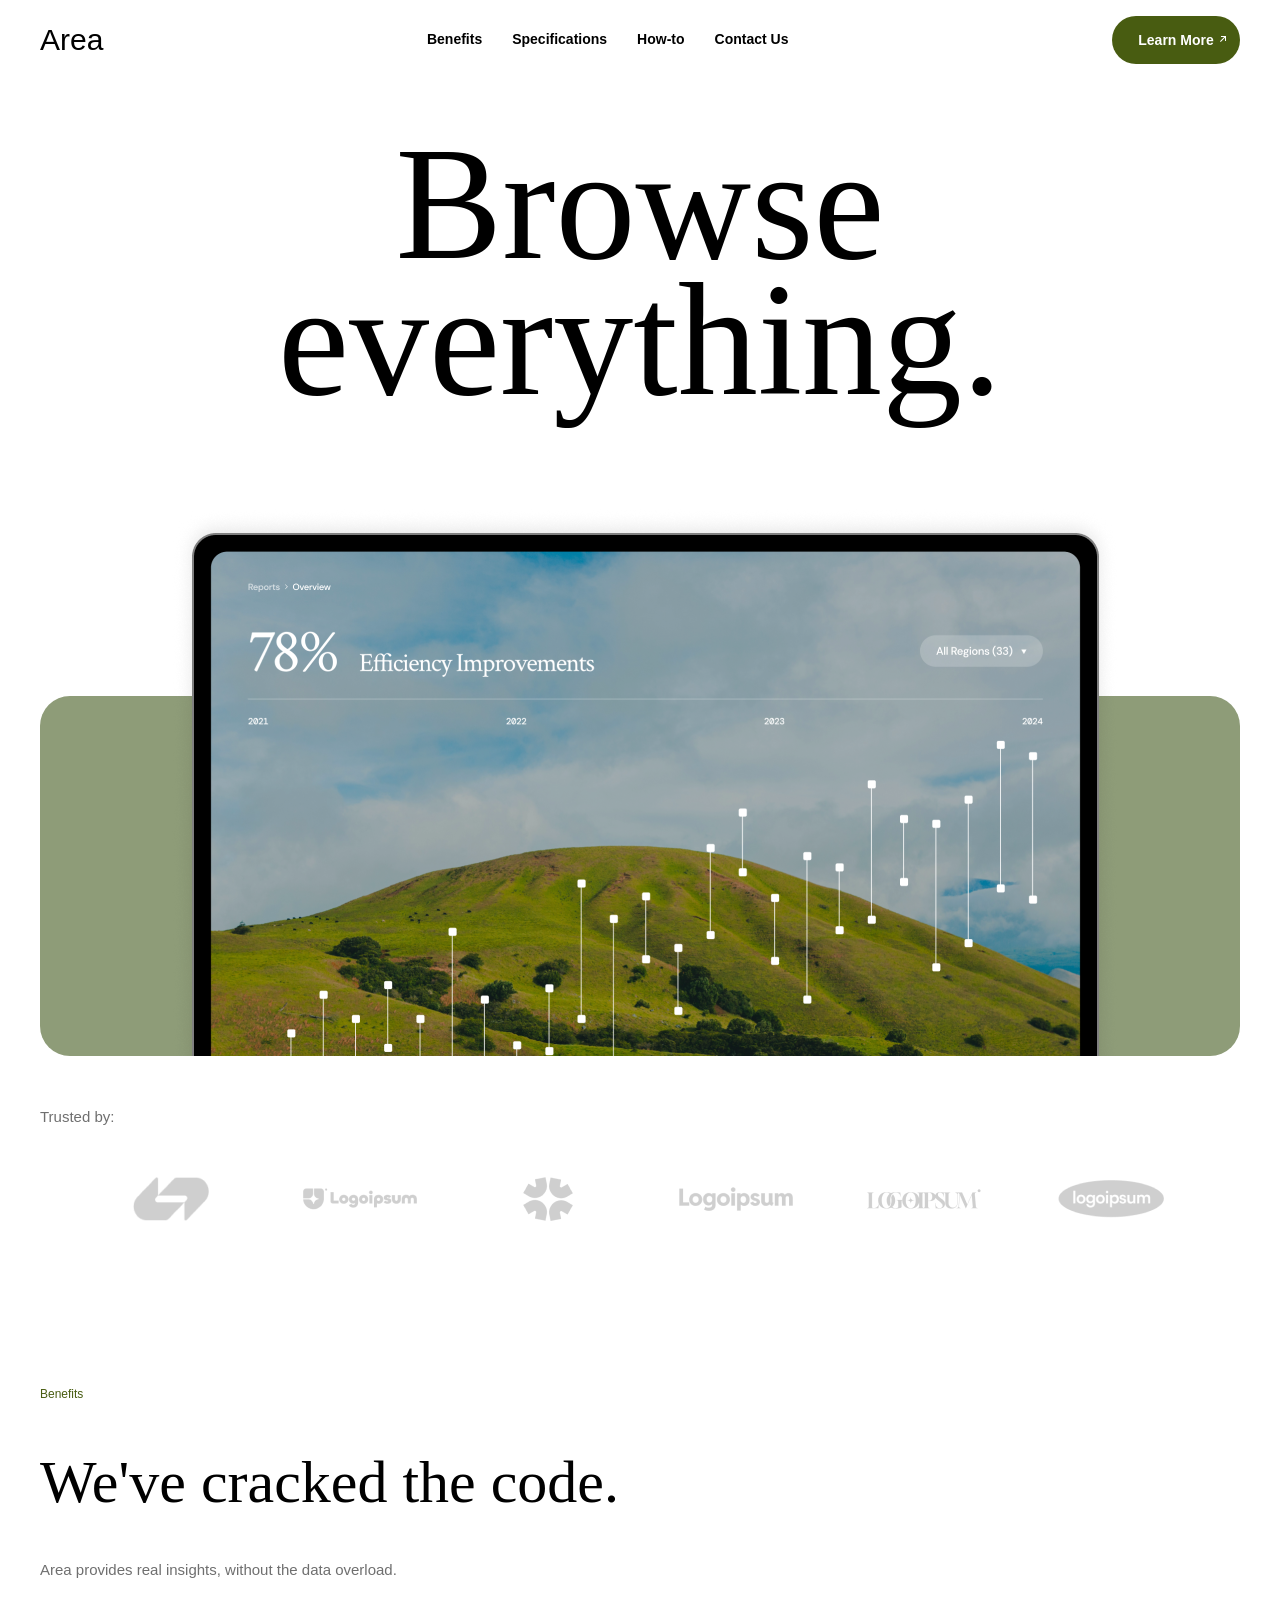
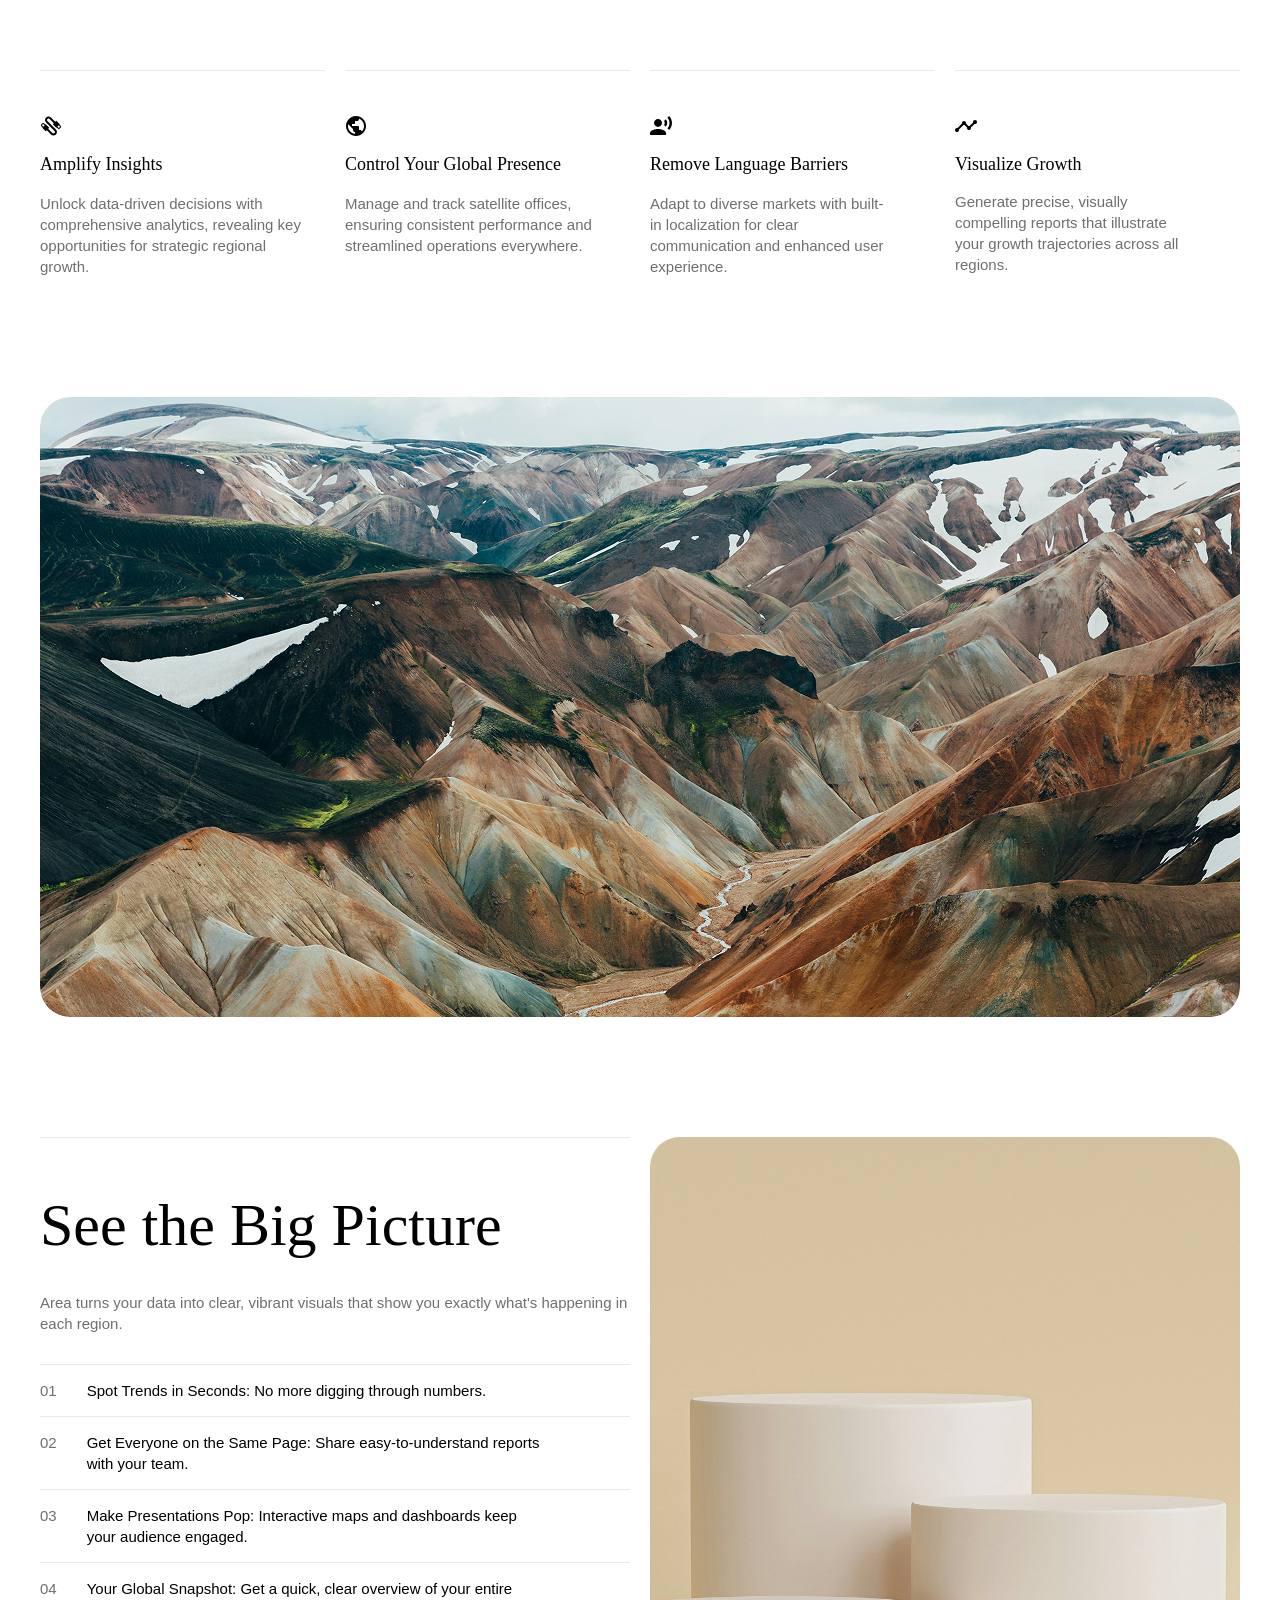
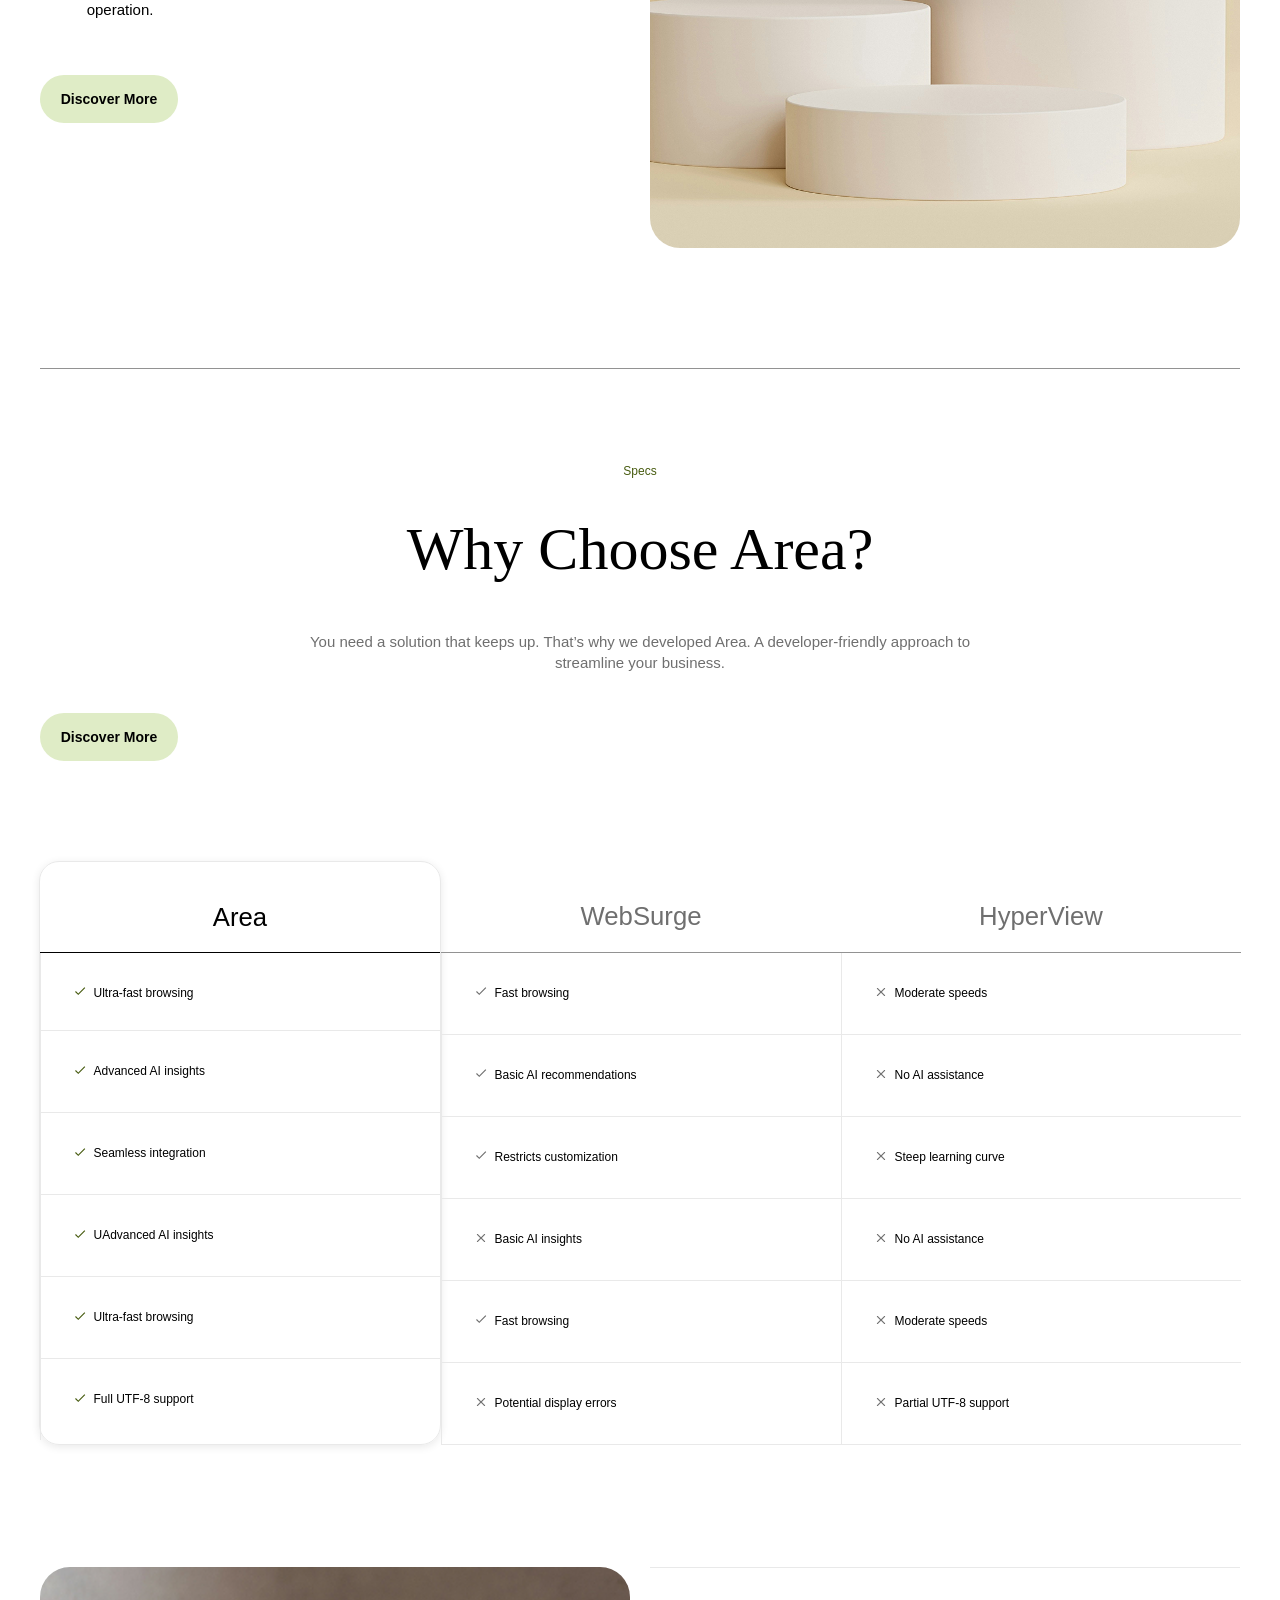
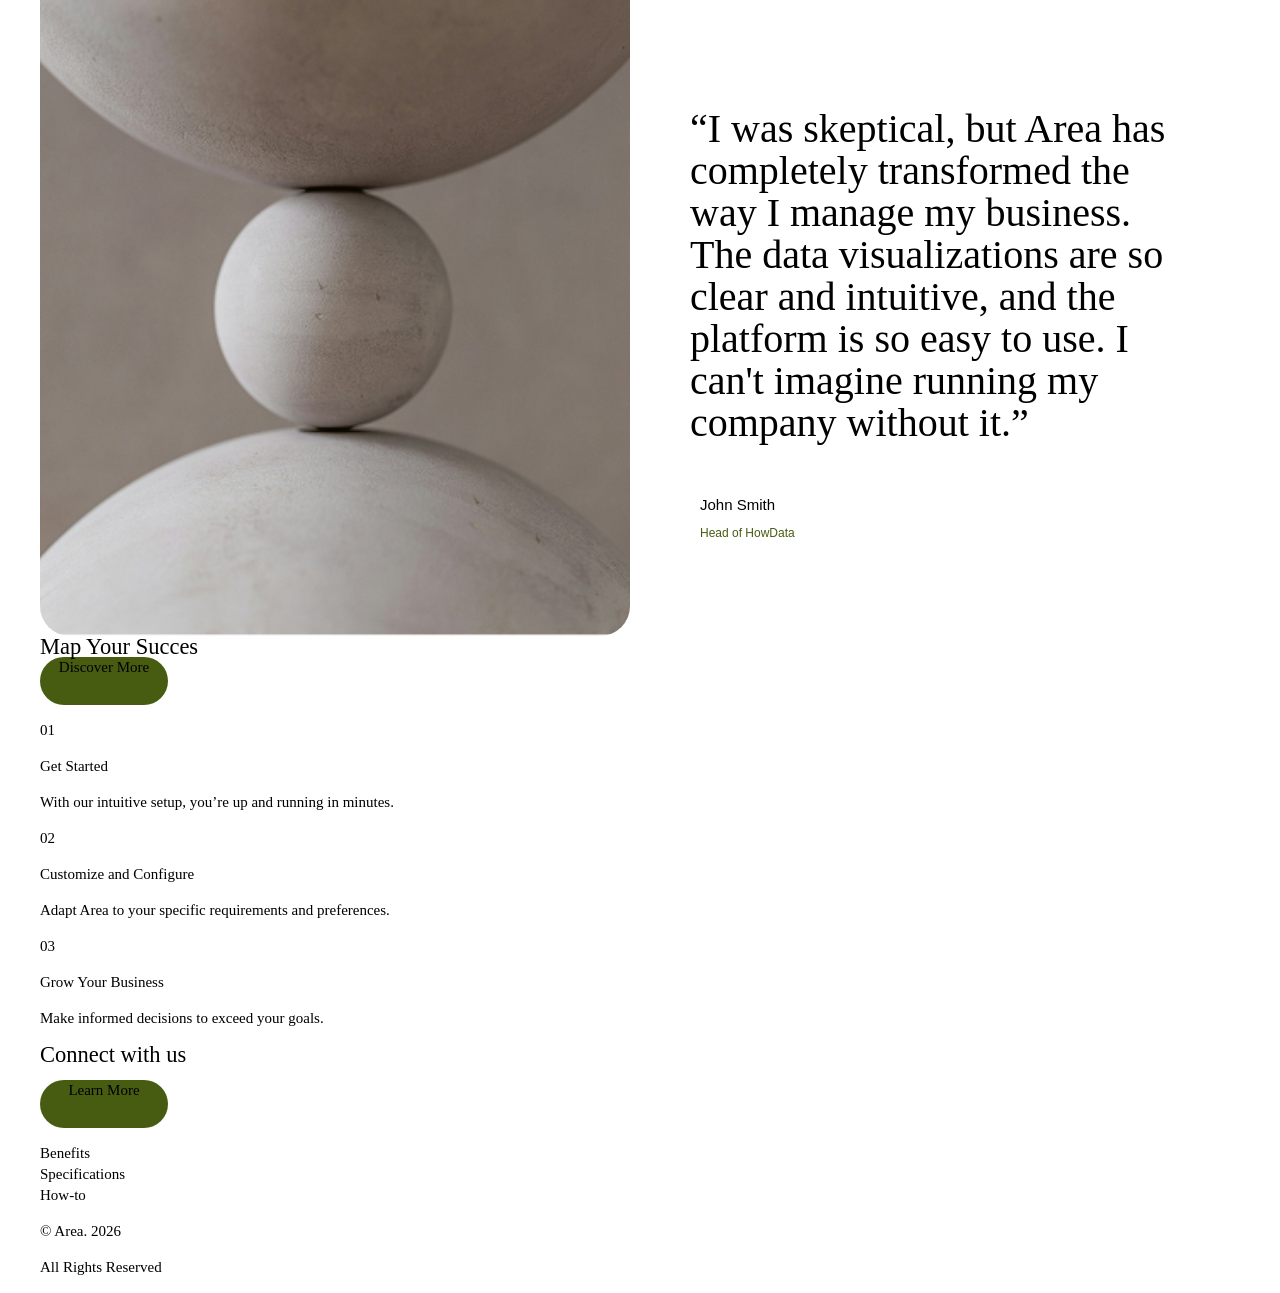
==== index.html @ 2700feab "redact HTML code" ====
<!DOCTYPE html>
<html lang="en">

<head>
  <meta charset="UTF-8">
  <meta name="viewport" content="width=device-width, initial-scale=1.0">
  <title>Area</title>
  <link rel="stylesheet" href="css/style.css">
  <link rel="stylesheet" href="css/fonts.css">
  <link rel="stylesheet" href="css/reset.css">
  <script src="script.js" defer></script>
</head>

<body>
  <div class="wrapper">
    <header class="header">
      <section class="header-top">
        <div class="container">
          <article class="header-top--inner">
            <section class="header-top--logo"><a href="/">Area</a></section>
            <nav class="header-top--nav">
              <ul class="header-top--nav-list">
                <li class="header-top--nav-list--item" id="linkBenefits">
                  <a href="#">Benefits</a>
                </li>
                <li class="header-top--nav-list--item" id="linkSpecifications">
                  <a href="#">Specifications</a>
                </li>
                <li class="header-top--nav-list--item" id="linkHow-to">
                  <a href="#">How-to</a>
                </li>
                <li class="header-top--nav-list--item" id="linkContactUs">
                  <a href="#">Contact Us</a>
                </li>
              </ul>
            </nav>
            <section class="header-top--btn btn">
              <a href="#" class="header-top--btn-link link">Learn More</a>
            </section>
          </article>
        </div>
      </section>
      <section class="header-body">
        <div class="container">
          <article class="header-body--inner">
            <h1 class="header-body--title">Browse everything.</h1>
            <section class="header-body--content">
              <img class="header-body--content-image" src="images/Ipad.png" alt="Efficency Improvements">
              <div class="header-body--content-color--block"></div>
            </section>
            <section class="header-body--company">
              <p class="header-body--company-paragraph paragraph">Trusted by:</p>
              <ul class="header-body--company-list">
                <li class="header-body--company-list--item"><img class="header-body--company-list--item-img"
                    src="images/Logo1.png" alt="Company"></li>
                <li class="header-body--company-list--item"><img class="header-body--company-list--item-img"
                    src="images/Logo2.png" alt="Company"></li>
                <li class="header-body--company-list--item"><img class="header-body--company-list--item-img"
                    src="images/Logo3.png" alt="Company"></li>
                <li class="header-body--company-list--item"><img class="header-body--company-list--item-img"
                    src="images/Logo4.png" alt="Company"></li>
                <li class="header-body--company-list--item"><img class="header-body--company-list--item-img"
                    src="images/Logo5.png" alt="Company"></li>
                <li class="header-body--company-list--item"><img class="header-body--company-list--item-img"
                    src="images/Logo6.png" alt="Company"></li>

              </ul>
            </section>
          </article>
        </div>

      </section>
    </header>
    <main class="main">
      <section class="benefits">
        <div class="container">
          <article class="benefits-inner">
            <p class="benefits-caption caption">Benefits</p>
            <h2 class="benefits-title">We've cracked the code.</h2>
            <p class="benefits-paragraph paragraph">Area provides real insights, without the data overload.</p>
            <ul class="benefits-list">
              <li class="benefits-list--item">
                <h3 class="benefits-list--item-title" id="benefitsIcon1">Amplify Insights</h3>
                <p class="benefits-list--item-paragraph paragraph">Unlock data-driven decisions with comprehensive analytics,
                  revealing key opportunities for strategic regional growth.</p>
              </li>
              <li class="benefits-list--item">

                <h3 class="benefits-list--item-title" id="benefitsIcon2">Control Your Global Presence</h3>
                <p class="benefits-list--item-paragraph paragraph" >Manage and track satellite offices, ensuring consistent
                  performance and streamlined operations everywhere.</p>
              </li>
              <li class="benefits-list--item">
                <h3 class="benefits-list--item-title" id="benefitsIcon3">Remove Language Barriers</h3>
                <p class="benefits-list--item-paragraph paragraph" id="benefits-list--item-paragraph3" >Adapt to diverse markets with built-in localization for clear
                  communication and enhanced user experience.</p>
              </li>
              <li class="benefits-list--item">
                <h3 class="benefits-list--item-title" id="benefitsIcon4">Visualize Growth</h3>
                <p class="benefits-list--item-paragraph paragraph" id="benefits-list--item-paragraph4" >Generate precise, visually compelling reports that illustrate
                  your growth trajectories across all regions.</p>
              </li>
            </ul>
            <section class="benefits-block"><img class="benefits-block--image" src="images/mountains.jpg"
                alt="mountains"></section>
            <section class="benefits-content">
              <article class="benefits-content--text">
                <h2 class="benefits-content--text-title">See the Big Picture</h2>
                <p class="benefits-content--text-paragraph paragraph">Area turns your data into clear, vibrant visuals that show you
                  exactly what's happening in each region.</p>
                <ul class="benefits-content--text-list">
                  <li class="benefits-content--text-list--item">
                    <p class="benefits-content--text-list--item-number paragraph">01</p>
                    <p class="benefits-content--text-list--item-sentence">
                      Spot Trends in Seconds: No more digging through numbers.
                    </p>
                  </li>
                  <li class="benefits-content--text-list--item">
                    <p class="benefits-content--text-list--item-number paragraph">02</p>
                    <p class="benefits-content--text-list--item-sentence">
                      Get Everyone on the Same Page: Share easy-to-understand reports with your team.
                    </p>
                  </li>
                  <li class="benefits-content--text-list--item">
                    <p class="benefits-content--text-list--item-number paragraph">03</p>
                    <p class="benefits-content--text-list--item-sentence">
                      Make Presentations Pop: Interactive maps and dashboards keep your audience engaged.
                    </p>
                  </li>
                  <li class="benefits-content--text-list--item">
                    <p class="benefits-content--text-list--item-number paragraph">04</p>
                    <p class="benefits-content--text-list--item-sentence">
                      Your Global Snapshot: Get a quick, clear overview of your entire operation.
                    </p>
                    </li>
                </ul>
                <div class="benefits-content--text-btn btn"><a class="benefits-content--text-btn--link link" href="#">Discover More</a></div>
              </article>
              <div class="benefits-content--block"><img class="benefits-content--block-image" src="images/cylinders.jpg" alt="cylinders"> </div>
            </section>
          </article>
        </div>
      </section>
      <section class="specs">
        <div class="container">
          <article class="specs-inner">
            <p class="specs-caption caption">Specs</p>
            <h2 class="specs-title">Why Choose Area?</h2>
            <p class="specs-paragraph paragraph">You need a solution that keeps up. That’s why we developed Area. A
              developer-friendly approach to streamline your business. </p>
            <div class="specs-btn btn"><a class="specs-btn--link link" href="#">Discover More</a></div>
            <section class="specs-content">
              <ul class="specs-content--list">
                <li class="specs-content--list-item specs-content--list-item--Area">
                  <h3 class="specs-content--list-item--title specs-content--list-item--title-Area">Area</h3>
                  <ul class="specs-content--list-item--list specs-content--list-item--list-Area">
                    <li class="specs-content--list-item--list-item specs-content--list-item--list-item--Area">Ultra-fast browsing</li>
                    <li class="specs-content--list-item--list-item specs-content--list-item--list-item--Area">Advanced AI insights</li>
                    <li class="specs-content--list-item--list-item specs-content--list-item--list-item--Area">Seamless integration</li>
                    <li class="specs-content--list-item--list-item specs-content--list-item--list-item--Area">UAdvanced AI insights</li>
                    <li class="specs-content--list-item--list-item specs-content--list-item--list-item--Area">Ultra-fast browsing</li>
                    <li class="specs-content--list-item--list-item specs-content--list-item--list-item--Area">Full UTF-8 support</li>
                  </ul>
                </li>
                <li class="specs-content--list-item">
                  <h3 class="specs-content--list-item--title">WebSurge</h3>
                  <ul class="specs-content--list-item--list">
                    <li class="specs-content--list-item--list-item">Fast browsing</li>
                    <li class="specs-content--list-item--list-item">Basic AI recommendations</li>
                    <li class="specs-content--list-item--list-item">Restricts customization</li>
                    <li class="specs-content--list-item--list-item" id="specs-content--list-item--list-itemNon">Basic AI insights</li>
                    <li class="specs-content--list-item--list-item">Fast browsing</li>
                    <li class="specs-content--list-item--list-item"id="specs-content--list-item--list-itemNon">Potential display errors</li>
                  </ul>
                </li>
                <li class="specs-content--list-item">
                  <h3 class="specs-content--list-item--title">HyperView</h3>
                  <ul class="specs-content--list-item--list">
                    <li class="specs-content--list-item--list-item" id="specs-content--list-item--list-itemNon">Moderate speeds</li>
                    <li class="specs-content--list-item--list-item" id="specs-content--list-item--list-itemNon">No AI assistance</li>
                    <li class="specs-content--list-item--list-item" id="specs-content--list-item--list-itemNon">Steep learning curve</li>
                    <li class="specs-content--list-item--list-item" id="specs-content--list-item--list-itemNon">No AI assistance</li>
                    <li class="specs-content--list-item--list-item" id="specs-content--list-item--list-itemNon">Moderate speeds</li>
                    <li class="specs-content--list-item--list-item" id="specs-content--list-item--list-itemNon">Partial UTF-8 support</li>
                  </ul>
                </li>
              </ul>
            </section>
            <section class="specs-quote">
              <div class="specs-quote--block"><img src="images/ball.jpg" class="specs-quote--block-image" alt=""></div>
              <article class="specs-quote--content">
                <blockquote class="specs-quote--blockquote">
                  <p class="specs-quote--blockquote-quote">
                    “I was skeptical, but Area has completely transformed the way I manage my business. The data
                    visualizations are so clear and intuitive, and the platform is so easy to use. I can't imagine running
                    my company without it.”
                  </p>
                </blockquote>
                <p class="specs-quote--blockquote-paragraph paragraph">John Smith</p>
                <p class="specs-quote--blockquote-caption caption">Head of HowData</p>
              </article>
            </section>
          </article>
        </div>
      </section>
      <section class="steps">
        <div class="container">
          <article class="steps-inner">
            <section class="steps-title">
              <h2 class="steps-title--text">Map Your Succes</h2>
              <div class="steps-title--btn btn"><a href="#" class="steps-title--btn--link link">Discover More</a></div>
            </section>
            <ul class="steps-list">
              <li class="steps-list--item">
                <p class="steps-list--item--numb">01</p>
                <h4 class="steps-list--item-title">Get Started</h4>
                <p class="steps-list--item-caption">With our intuitive setup, you’re up and running in minutes.</p>
              </li>
              <li class="steps-list--item">
                <p class="steps-list--item--numb">02</p>
                <h4 class="steps-list--item-title">Customize and Configure</h4>
                <p class="steps-list--item-caption">Adapt Area to your specific requirements and preferences.</p>
              </li>
              <li class="steps-list--item">
                <p class="steps-list--item--numb">03</p>
                <h4 class="steps-list--item-title">Grow Your Business</h4>
                <p class="steps-list--item-caption">Make informed decisions to exceed your goals.</p>
              </li>
            </ul>
            <section class="steps-list--item-block"><div class="steps-list--item-block--img"></div></section>
          </article>
        </div>
      </section>
      <section class="contact">
        <div class="container">
          <article class="contact-inner">
            <h2 class="contact-title">Connect with us</h2>
            <p class="contact-caption"></p>
            <div class="contact-btn btn">Learn More</div>
          </article>
        </div>
      </section>
    </main>
    <footer class="footer">
      <div class="container">
        <article class="footer-inner">
          <nav class="footer-nav">
            <ul class="footer-nav--list">
              <li class="footer-nav--list-item">
                <a href="#" class="footer-nav--list-item--link">Benefits</a>
              </li>
              <li class="footer-nav--list-item">
                <a href="#" class="footer-nav--list-item--link">Specifications</a>
              </li>
              <li class="footer-nav--list-item">
                <a href="#" class="footer-nav--list-item--link">How-to</a>
              </li>
            </ul>
          </nav>
          <div class="footer-logo"></div>
          <div class="footer-text">
            <p class="footer-text--copyright">© Area. 2026</p>
            <p class="footer-text--rights">All Rights Reserved</p>
          </div>
        </article>
      </div>
    </footer>
  </div>

</body>

</html>
---- css/style.css ----
html{
  font-size: 15px;
  font-family: var(--font-family);
  line-height: 140%;
  letter-spacing: -0.5%;
}

.wrapper{
  min-height: 100vh;
  min-width: 100vh;

}

.container{
  margin: 0 auto;
  width: 80rem;

}

.btn{
  border-radius: 2rem;
  background-color: #485C11;
  width: 128px;
  height: 48px;
  text-align: center;
  display: flex;
  justify-content: center;
  transition: .3s;
}
.btn:hover{
  background-color: #8E9C78;
}
.paragraph{
  color: #6F6F6F;
  font-family: var(--second-family);
}
.caption{
  font-size:12px;
  color: #485C11;
  font-family: var(--third-family);
  font-weight: 400;
}
/* ------------------------- */

.header-top--inner{
  display: flex;
  justify-content: space-between;
  align-items: center;
  margin-top: 1rem;
}

.header-top--logo{
  font-family: var(--second-family);
  font-weight: medium;
  font-size: 30px;
}
.header-top--nav-list{
  display: flex;
  gap: 2rem;
  font-family: var(--second-family);
  font-size: 14px;
  font-weight: bold;
  letter-spacing: -2.5%;
}
.header-top--nav-list--item:hover{
  text-decoration: underline;
}

.header-top--btn-link{
  padding: 14px 24px;
  color: #ffffff;
  position:relative;
  transition: .3s;
  letter-spacing: -2.5%;
  font-family: var(--second-family);
  font-size: 14px;
  letter-spacing: -2.5%;
  font-weight: bold;
}

.header-top--btn-link::after{
  content: "";
  display: inline-block;
  width: 7px;
  height: 20px;
  background-image: url("../images/icons/Arrow.svg");
  background-repeat: no-repeat;
  margin-left: 6px; 
  top: 29%;
  position: absolute;
  transition: .3s;
}
.header-top--btn-link:hover::after{
  top: 21%;
}
.header-body{
  padding-bottom: 8.66rem;
}

.header-body--title{
  text-align: center;
  font-size: 160px;
  font-family: var(--font-family);
  font-weight: 400;
  line-height: 85%;
  letter-spacing: -5%;
  margin: 72px 0 99px 0;
}

.header-body--content{
  min-width: auto;
  height: 24rem;
  padding-top: 12.6rem;
  position: relative;
  overflow: hidden;
  margin-bottom: 50px;
}

.header-body--content-image{
  position: absolute;
  left: 11%;
  bottom: -25%;
}

.header-body--content-color--block{
  height: 24rem;
  background-color: #8E9C78;
  border-radius: 30px;
}

.header-body--company-list{
  display: flex;
  justify-content: space-evenly;
  align-items: center;
  margin-top: 50px;
}

.header-body--company-list--item{
  cursor: pointer;
  transition: .3s;
}
.header-body--company-list--item:hover{
  filter: invert(2);
}

/* ----------  Benefits  -------------- */
.benefits{
  margin-bottom: 120px;
}

.benefits-title{
  font-size: 60px;
  line-height: 90%;
  letter-spacing: -3%;
  font-weight: 400;
  margin: 50px 0;
}


.benefits-list{
  display: flex;
  gap: 20px;
  margin-top: 6rem;
  padding-left: 0;
  margin-bottom: 7rem;
}

.benefits-list--item{
  border-top: 1px rgba(111,111,111, 0.15) solid;
  padding-top: 4rem;
  width: 285px;
}

.benefits-list--item-title{
  font-size: 18px;
  line-height: 100%;
  letter-spacing: -3%;
  font-weight: 400;
  position: relative;
  margin: 24px 0 20px 0;
}

.benefits-list--item-title::before{
  content: "";
  width: 28px;
  height: 28px;
  background-image: url('../images/icons/Cable\ icon.svg');
  background-repeat: no-repeat;
  display: inline-block;
  position: absolute;
  bottom: 24px;
  left: 2%;
  transform: scale(1.5);
}

#benefitsIcon2::before{
  content: "";
  width: 28px;
  height: 28px;
  background-image: url('../images/icons/Earth\ icon.svg');
  background-repeat: no-repeat;
  display: inline-block;
  position: absolute;
  bottom: 24px;
  left: 2%;
  transform: scale(1.5);
}

#benefitsIcon3::before{
  content: "";
  width: 28px;
  height: 28px;
  background-image: url('../images/icons/Account\ icon.svg');
  background-repeat: no-repeat;
  display: inline-block;
  position: absolute;
  bottom: 24px;
  left: 2%;
  transform: scale(1.5);
}

#benefitsIcon4{
  margin-bottom: 18px;
}
#benefitsIcon4::before{
  content: "";
  width: 28px;
  height: 28px;
  background-image: url('../images/icons/Chart\ icon.svg');
  background-repeat: no-repeat;
  display: inline-block;
  position: absolute;
  bottom: 24px;
  left: 2%;
  transform: scale(1.5);
}
.benefits-list--item-paragraph{
  max-width: 265px;
}
#benefits-list--item-paragraph3{
  max-width: 245px;
}
#benefits-list--item-paragraph4{
  max-width: 245px;
}

.benefits-block{
  width: auto;
  max-height: 620px;
  border-radius: 30px;
  display: flex;
  justify-content: center;
  overflow: hidden;
  margin-bottom: 120px;
}

.benefits-content{
  display: flex;
  gap: 20px;
}

.benefits-content--text{
  border-top: 1px rgba(111,111,111, 0.15) solid;
  max-width: 590px;
}

.benefits-content--text-title{
  font-size: 60px;
  line-height: 90%;
  letter-spacing: -3%;
  margin: 60px 0 40px 0;
}
.benefits-paragraph{
  margin: 40px 0;
}
.benefits-content--text-list{
  margin-top: 2rem;
}
.benefits-content--text-list--item{
  display: flex;
  gap: 30px;
  border-top: 1px rgba(111,111,111, 0.15) solid;

}
.benefits-content--text-list--item-number{
  display: inline-block;
}

.benefits-content--text-list--item-sentence{
  display: inline-block;
  font-family: var(--second-family);
  max-width: 460px;
}

.benefits-content--text-btn{
  background-color: #DFECC6;
  width: 138px;
  height: 48px;
  margin-top: 2.66rem;
}

.benefits-content--text-btn--link{
  padding: 14px 18px;
  position:relative;
  transition: .3s;
  letter-spacing: -2.5%;
  font-family: var(--second-family);
  font-size: 14px;
  letter-spacing: -2.5%;
  font-weight: bold;
}
.benefits-content--block{
  border-radius: 30px;
  display: flex;
  overflow: hidden;
  max-width: 590px;
  max-height: 711px;
  position: relative;
  justify-content: center;
}

/* --------------------- Specs ------------------------ */
.specs-inner{
  border-top: 1px #929292 solid;
  padding-top: 80px;
}

.specs-caption {
  text-align: center;
}

.specs-title{
  text-align: center;
  font-size: 60px;
  letter-spacing: -3%;
  line-height: 90%;
  margin: 40px 0;
}

.specs-paragraph{
  text-align: center;
  max-width: 720px;
  display: inline-block;
  margin-left: 20%;
}

.specs-btn{
  background-color: #DFECC6;
  width: 138px;
  height: 48px;
  margin-top: 1.66rem;
  justify-self: center;
}

.specs-btn--link{
  padding: 14px 18px;
  position:relative;
  transition: .3s;
  letter-spacing: -2.5%;
  font-family: var(--second-family);
  font-size: 14px;
  letter-spacing: -2.5%;
  font-weight: bold;
}

.specs-content--list{
  display: grid;
  grid-template-columns: 1fr 1fr 1fr;
  justify-content: center;
  margin-top: 100px;
  margin-bottom: 122px;
}

.specs-content--list-item{
  justify-self: center;
}
.specs-content--list-item--Area{
  border: solid 1px #E9E9E9;
  border-radius: 20px;
  box-shadow: 0px 2px 8px #E9E9E9;
}

.specs-content--list-item--title{
  display: inline-block;
  border-bottom: 1px #929292 solid;
  text-align: center;
  line-height: 120%;
  letter-spacing: -8%;
  font-size: 25.71px;
  font-family: var(--second-family);
  color: #6F6F6F;
  width: 400px;
  padding: 40px 0 20px 0;
}

.specs-content--list-item--title-Area{
  border-bottom: 1px #000 solid;
  font-family: var(--second-family);
  color: #000000;
  padding-bottom: 19px;
}


.specs-content--list-item--list-item{
  padding: 2rem 3.5rem;
  font-family: var(--third-family);
  font-size: 12px;
  letter-spacing: -1%;
  border-bottom: 1px #E9E9E9 solid;
  border-left: 1px #E9E9E9 solid;
  position: relative;
}
.specs-content--list-item--list-item::before{
  content: "";
  display: inline-block;
  width: 14px;
  height: 14px;
  mask-image: url('../images/icons/Check\ icon.svg');
  mask-size: contain;
  mask-repeat: no-repeat;
  position: absolute;
  left: 8%;
  background-color: #6F6F6F;
  top: 39%;
}

.specs-content--list-item--list-item--Area::before{
  background-color: #485C11;
}
.specs-content--list-item--list-item--Area:first-child::before{
  top: 41%;
}
#specs-content--list-item--list-itemNon::before{
  mask-image: url('../images/icons/Close\ icon.svg');
  top: 40%;
}

.specs-content--list-item--list-item--Area:first-child{
  padding-bottom: 1.78rem;
}
.specs-content--list-item--list-item--Area:last-child{
  border-bottom: 0px #E9E9E9 solid;
}

.specs-quote{
  display: flex;
  gap: 20px;
}

.specs-quote--block{
  border-radius: 30px;
  display: flex;
  overflow: hidden;
  max-width: 590px;
  height: 669px;
  position: relative;
  justify-content: center;
}
.specs-quote--content{
  max-width: 590px;
  display: flex;
  flex-direction: column;
  border-top: 1px #E9E9E9 solid;
}
.specs-quote--blockquote{
  margin-top: 100px;
  margin-bottom: 0;
}
.specs-quote--blockquote-quote{
  font-size: 40px;
  line-height: 105%;
  letter-spacing: -4%;
  max-width: 540px;
  margin-bottom: 35px;
}

.specs-quote--blockquote-paragraph{
  display: inline-block;
  margin-left: 50px;
  margin-bottom: 4px;
  color: #000;
}
.specs-quote--blockquote-caption{
  display: inline-block;
  margin-left: 50px;
  margin-top: 4px;
}
---- css/fonts.css ----
:root{
  --font-family: "CrimsonText",serif;
  --second-family: "DMSans", sans-serif;
  --third-family: "RobotoMono", sans-serif;
}

@font-face {
  font-family: var(--font-family);
  font-weight: 400;
  font-style: normal;
  src: local('CrimsonText')
    url("//fonts/CrimsonText-Regular.woff2"),
    url("//fonts/CrimsonText-Regular.woff"),
    url("//fonts/CrimsonText-Regular.otf");
    font-display: swap;
}
@font-face {
  font-family: var(--second-family);
  font-weight: 400;
  font-style: normal;
  src: local('DMSans')
    url("//fonts/DMSans_36pt-Regular.woff2"),
    url("//fonts/DMSans_36pt-Regular.woff"),
    url("//fonts/DMSans_36pt-Regular.otf");
    font-display: swap;
}
@font-face {
  font-family: var(--third-family);
  font-weight: 400;
  font-style: normal;
  src: local('RobotoMono')
    url("//fonts/RobotoMono-Regular.woff2"),
    url("//fonts/RobotoMono-Regular.woff"),
    url("//fonts/RobotoMono-Regular.otf");
    font-display: swap;
}
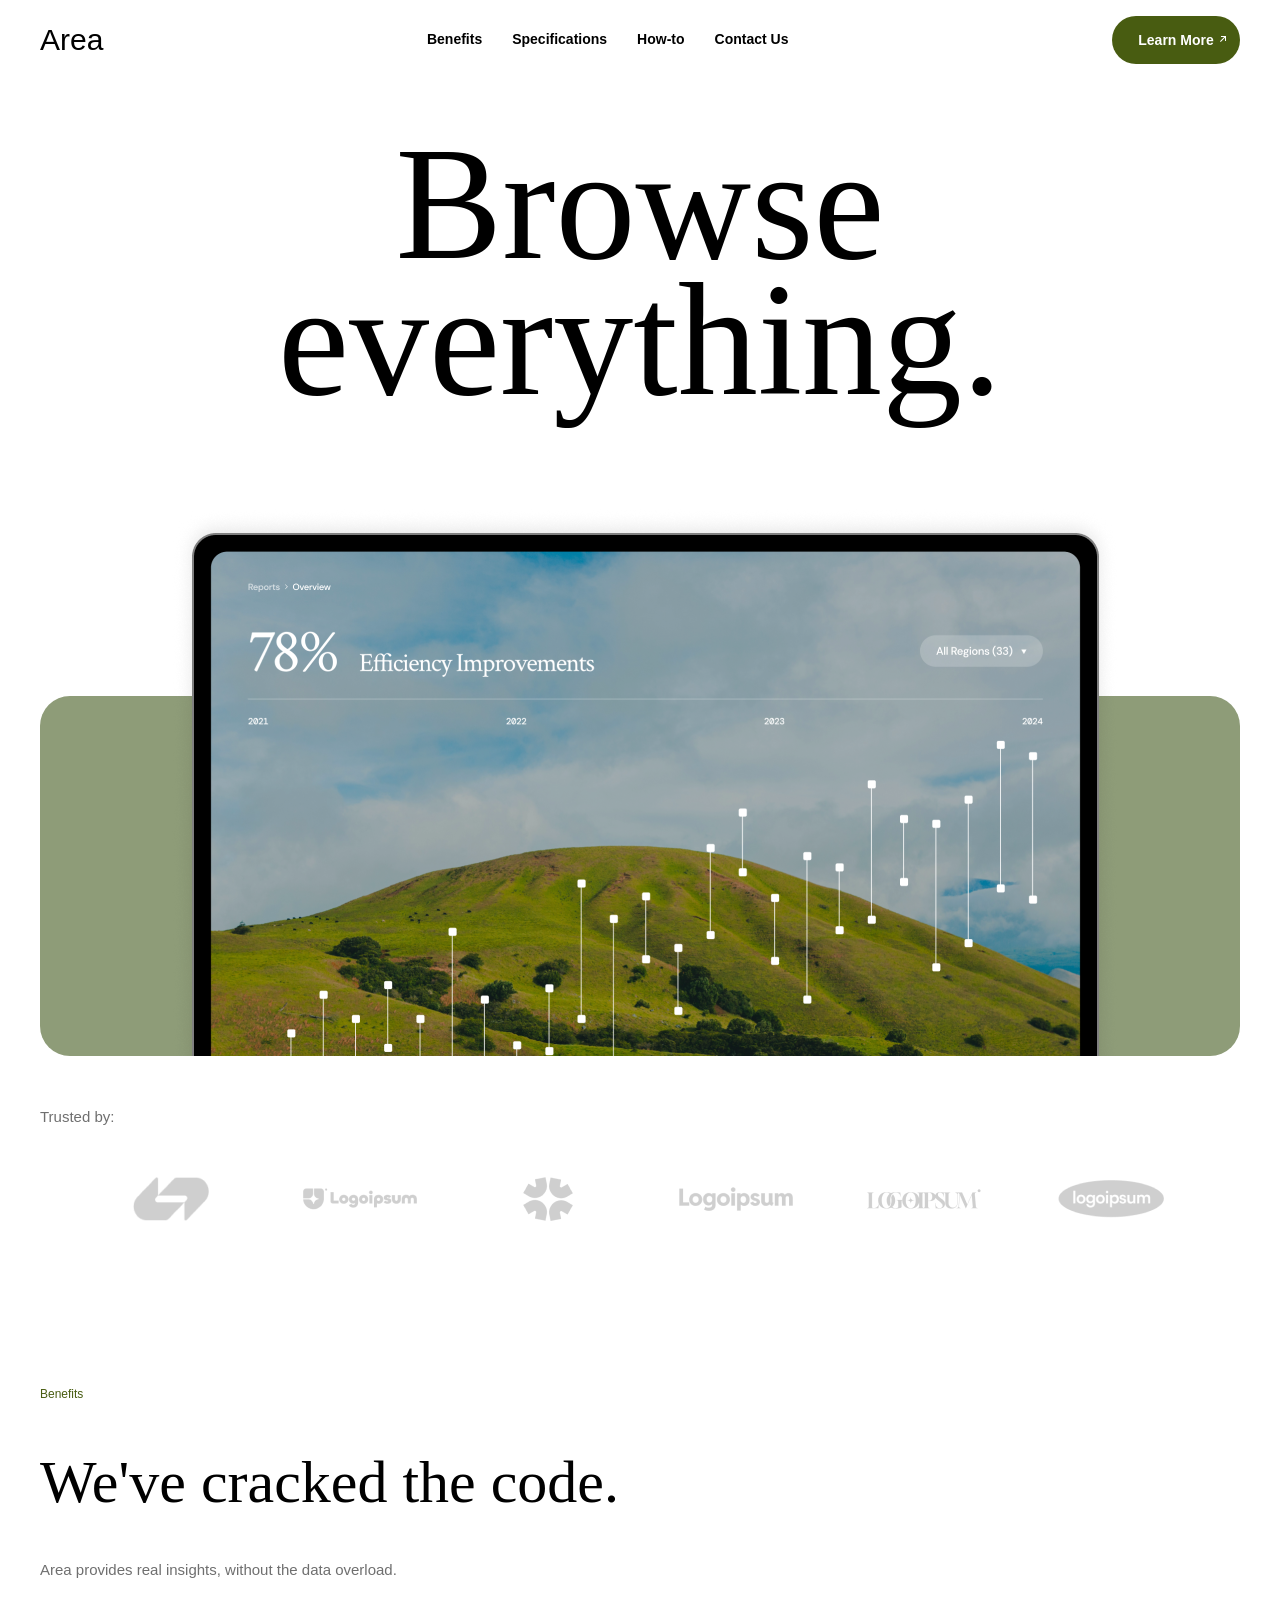
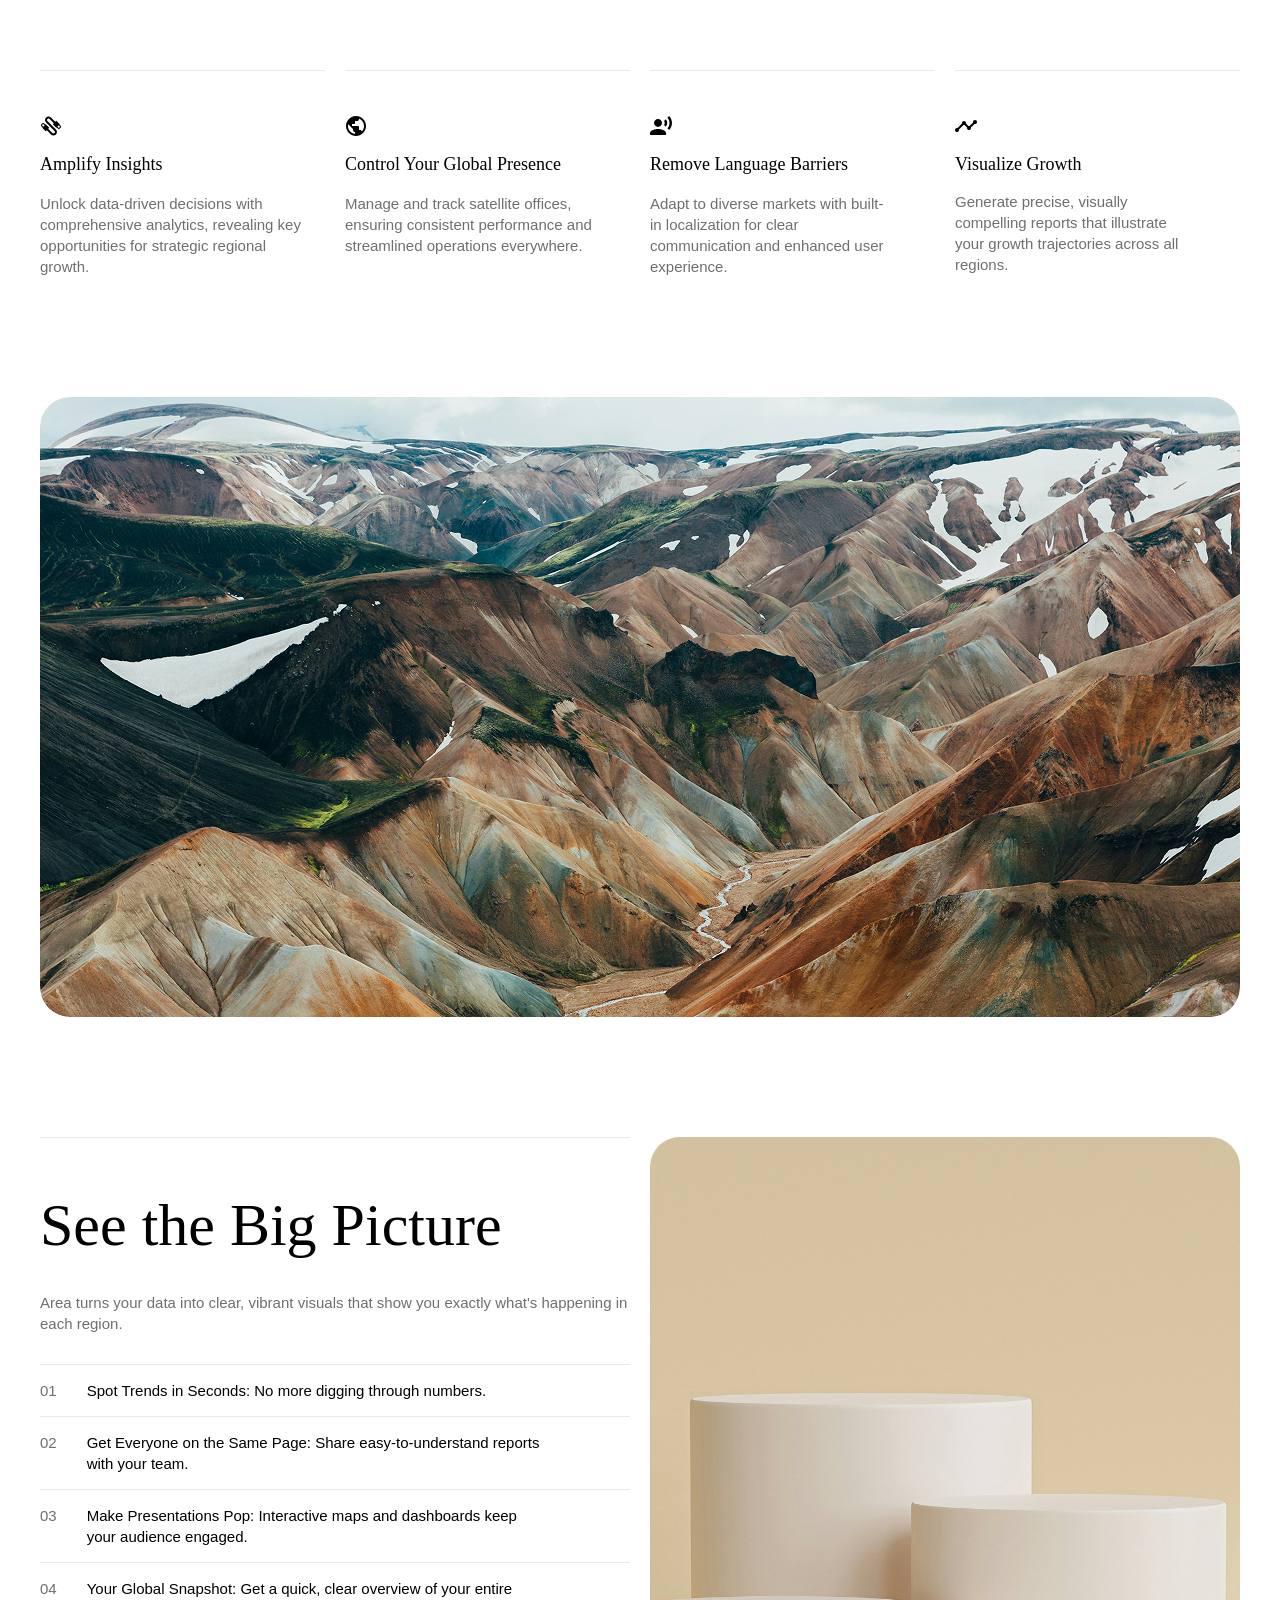
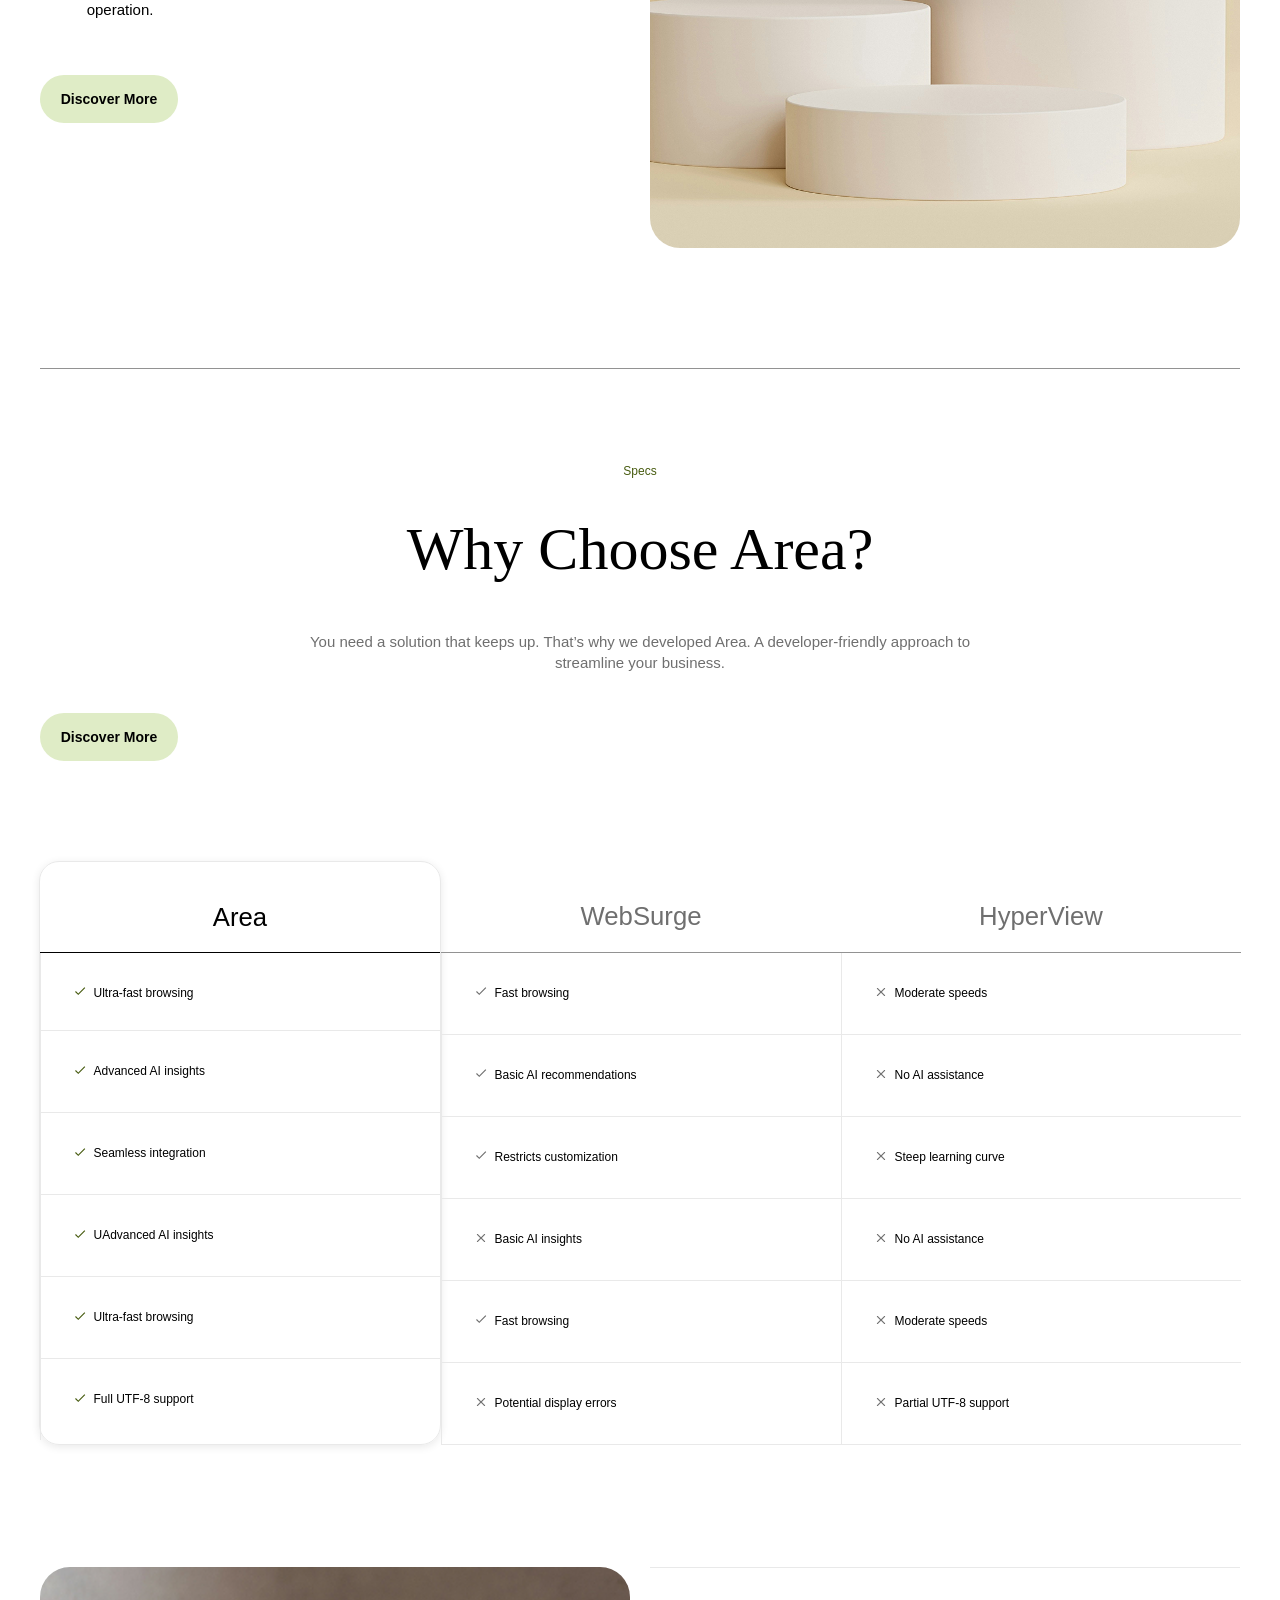
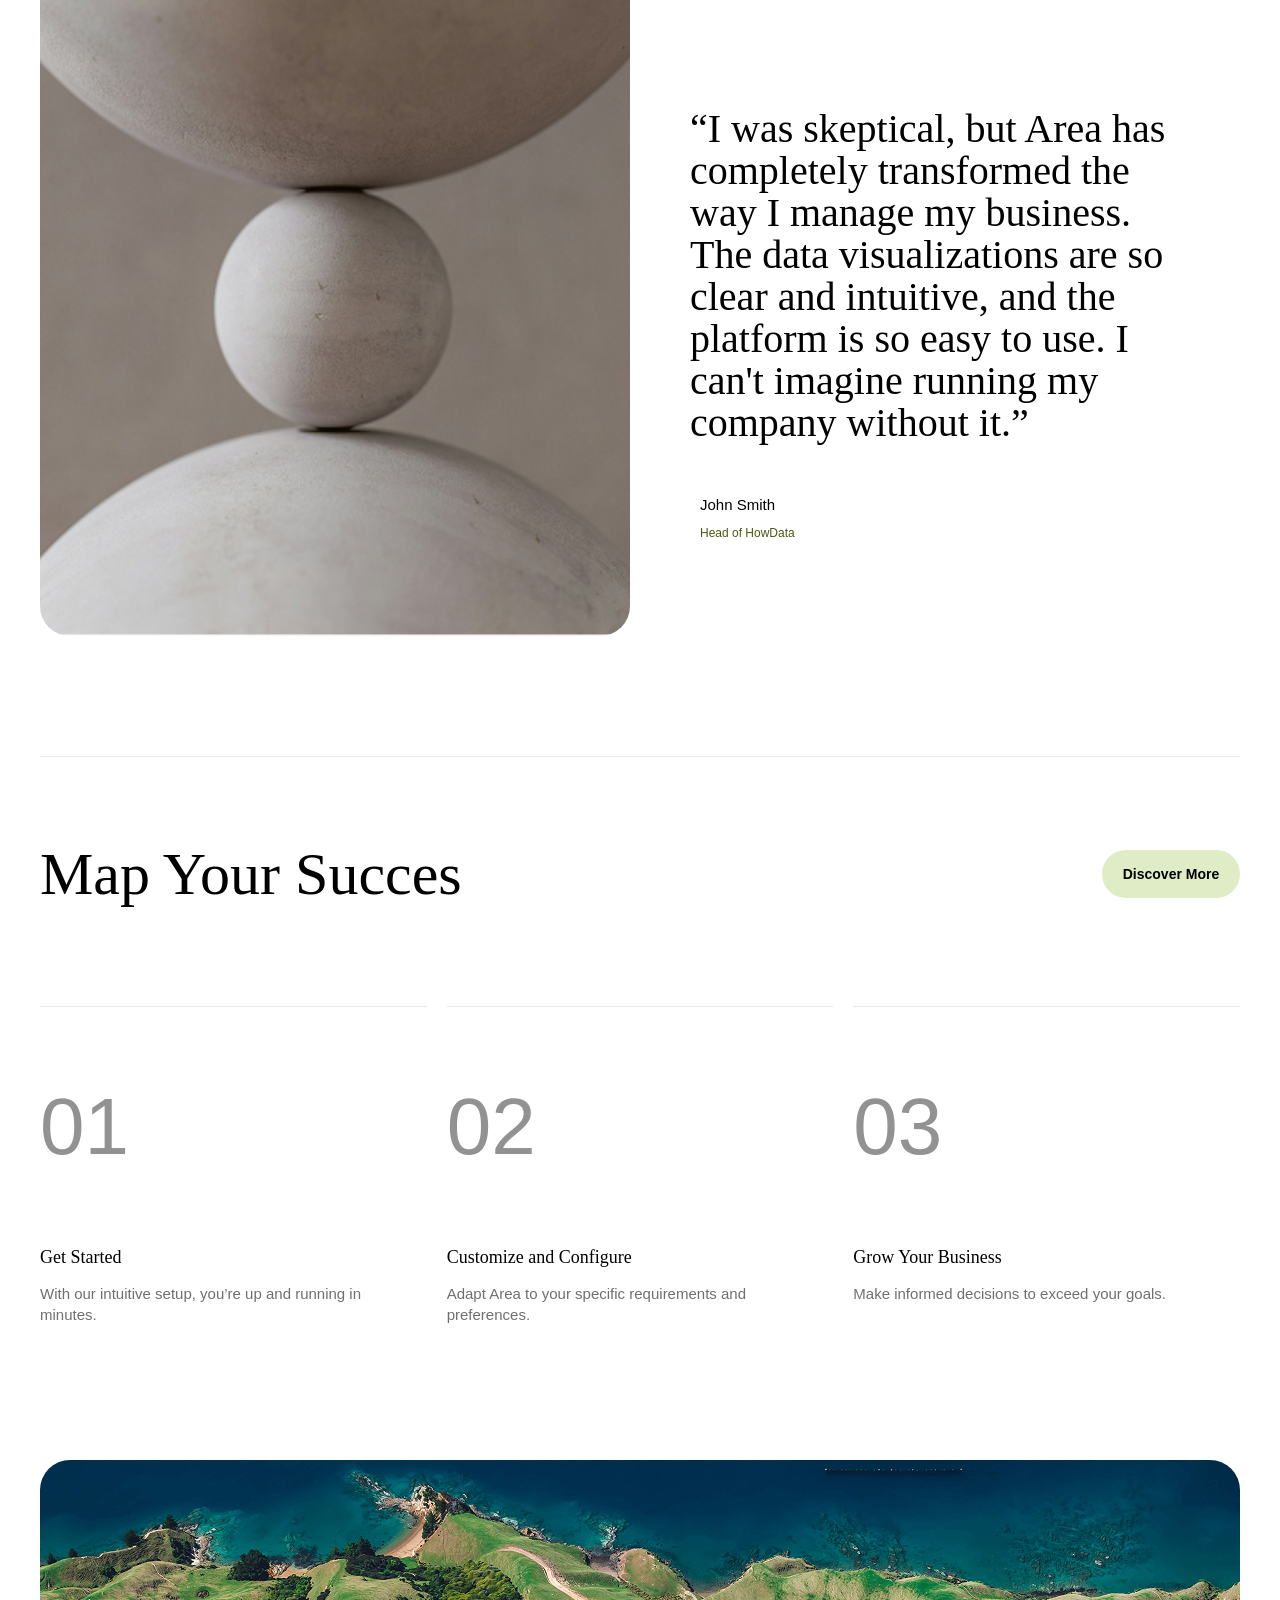
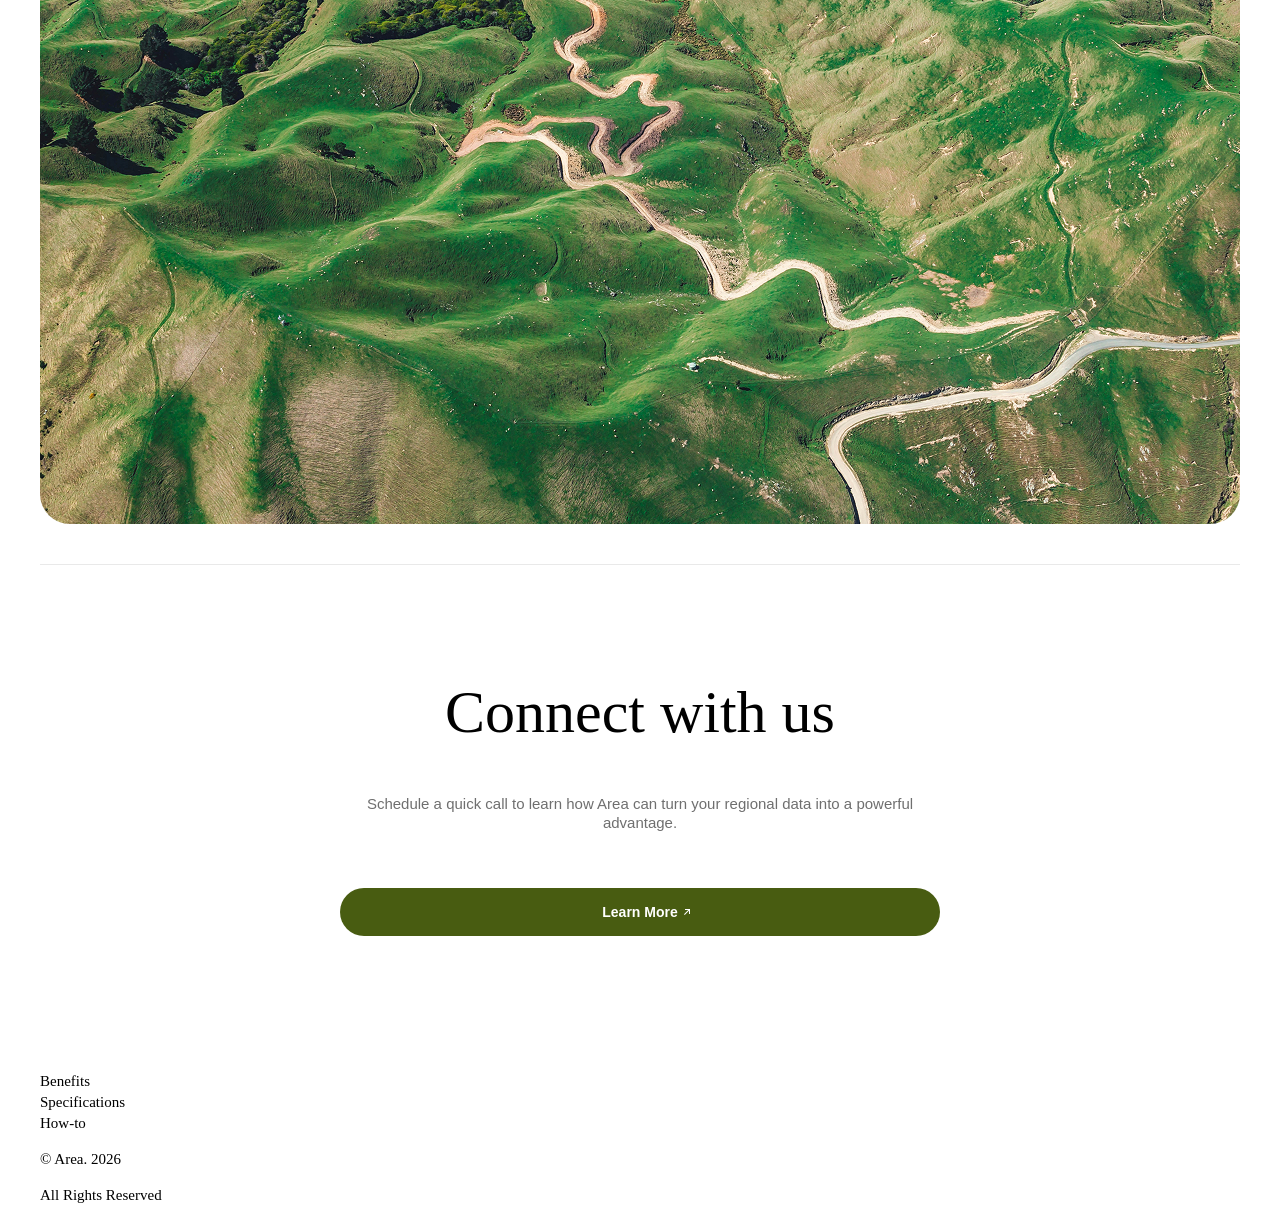
==== commit 118dacfd: "Edits in html for contact section" ====
--- a/index.html
+++ b/index.html
@@ -232,11 +232,11 @@
         </div>
       </section>
       <section class="contact">
-        <div class="container">
+        <div class="container contact-container">
           <article class="contact-inner">
             <h2 class="contact-title">Connect with us</h2>
-            <p class="contact-caption"></p>
-            <div class="contact-btn btn">Learn More</div>
+            <p class="contact-caption">Schedule a quick call to learn how Area can turn your regional data into a powerful advantage.</p>
+            <div class="contact-btn btn"><a class="contact-btn--link link" href="#">Learn More</a></div>
           </article>
         </div>
       </section>
--- a/css/style.css
+++ b/css/style.css
@@ -42,6 +42,16 @@
   font-family: var(--third-family);
   font-weight: 400;
 }
+.link{
+  padding: 14px 18px;
+  position:relative;
+  transition: .3s;
+  letter-spacing: -2.5%;
+  font-family: var(--second-family);
+  font-size: 14px;
+  letter-spacing: -2.5%;
+  font-weight: bold;
+}
 /* ------------------------- */
 
 .header-top--inner{
@@ -71,13 +81,6 @@
 .header-top--btn-link{
   padding: 14px 24px;
   color: #ffffff;
-  position:relative;
-  transition: .3s;
-  letter-spacing: -2.5%;
-  font-family: var(--second-family);
-  font-size: 14px;
-  letter-spacing: -2.5%;
-  font-weight: bold;
 }
 
 .header-top--btn-link::after{
@@ -301,16 +304,6 @@
   margin-top: 2.66rem;
 }
 
-.benefits-content--text-btn--link{
-  padding: 14px 18px;
-  position:relative;
-  transition: .3s;
-  letter-spacing: -2.5%;
-  font-family: var(--second-family);
-  font-size: 14px;
-  letter-spacing: -2.5%;
-  font-weight: bold;
-}
 .benefits-content--block{
   border-radius: 30px;
   display: flex;
@@ -354,16 +347,6 @@
   justify-self: center;
 }
 
-.specs-btn--link{
-  padding: 14px 18px;
-  position:relative;
-  transition: .3s;
-  letter-spacing: -2.5%;
-  font-family: var(--second-family);
-  font-size: 14px;
-  letter-spacing: -2.5%;
-  font-weight: bold;
-}
 
 .specs-content--list{
   display: grid;
@@ -488,4 +471,127 @@
   margin-top: 4px;
 }
 
-
+/* -------------------------------------- steps -------------------------------------------- */
+
+.steps {
+  margin-top: 120px;
+  margin-bottom: 40px;
+}
+
+.steps-title {
+  display: flex;
+  justify-content: space-between;
+  align-items: center;
+  height: 234px;
+  border-top: 1px solid rgb(233, 233, 233);
+}
+
+.steps-title--text {
+  text-align: center;
+  font-size: 60px;
+  letter-spacing: -3%;
+  line-height: 90%;
+  padding: 40px 0px;
+}
+
+.steps-title--btn {
+  background-color: rgb(223, 236, 198);
+  width: 138px;
+  height: 48px;
+  justify-self: center;
+}
+
+.steps-list {
+  display: flex;
+  gap: 20px;
+  width: 100%;
+  margin-bottom: 120px;
+}
+
+.steps-list--item{
+  border-top: 1px solid rgb(233, 233, 233);
+  font-family: var(--second-family);
+  color: #929292;
+  flex: 2 ;
+}
+.steps-list--item--numb{
+  font-size: 80px;
+  letter-spacing: -4%;
+  color: #929292;
+  line-height: 100%;
+}
+
+.steps-list--item-title{
+  font-size: 18px;
+  font-family: var(--font-family);
+  letter-spacing: -3%;
+  color: #000;
+  max-width: 360px;
+}
+
+.steps-list--item-caption{
+  color: #6F6F6F;
+  max-width: 360px;
+}
+
+.steps-list--item-block {      /* Needed for absolute positioning of the inner div */
+  border-radius: 30px;
+  max-width: 1200px;
+  height: 664px;               /* Give the section a fixed height (or use min-height) */
+  overflow: hidden;       /* Ensures the border-radius clips the image */
+}
+
+.steps-list--item-block--img {
+  width: 100%;
+  height: 100%;
+  background-image: url("../images/beach.jpg");
+}
+
+/* ---------------- Contact ------------------ */
+
+.contact-container{
+  border-top: 1px solid rgb(233, 233, 233);
+}
+.contact-inner{
+  width: 600px;
+  margin: 0 auto;
+  padding: 120px 0 ;
+  text-align: center;
+  gap: 40px;
+  display: flex;
+  flex-direction: column;
+
+}
+.contact-title{
+  font-size: 60px;
+  line-height: 90%;
+  letter-spacing: -3%;
+}
+.contact-caption{
+  line-height: 130%;
+  letter-spacing: -1%;
+  font-family: var(--second-family);
+  color: #6F6F6F;
+}
+.contact-btn{
+  width: 100%;
+
+}
+.contact-btn--link{
+  color: #ffffff;
+  padding: 14px 24px;
+}
+.contact-btn--link::after{
+  content: "";
+  display: inline-block;
+  width: 7px;
+  height: 20px;
+  background-image: url("../images/icons/Arrow.svg");
+  background-repeat: no-repeat;
+  margin-left: 6px; 
+  top: 29%;
+  position: absolute;
+  transition: .3s;
+}
+
+/* -----------------  footer --------------------- */
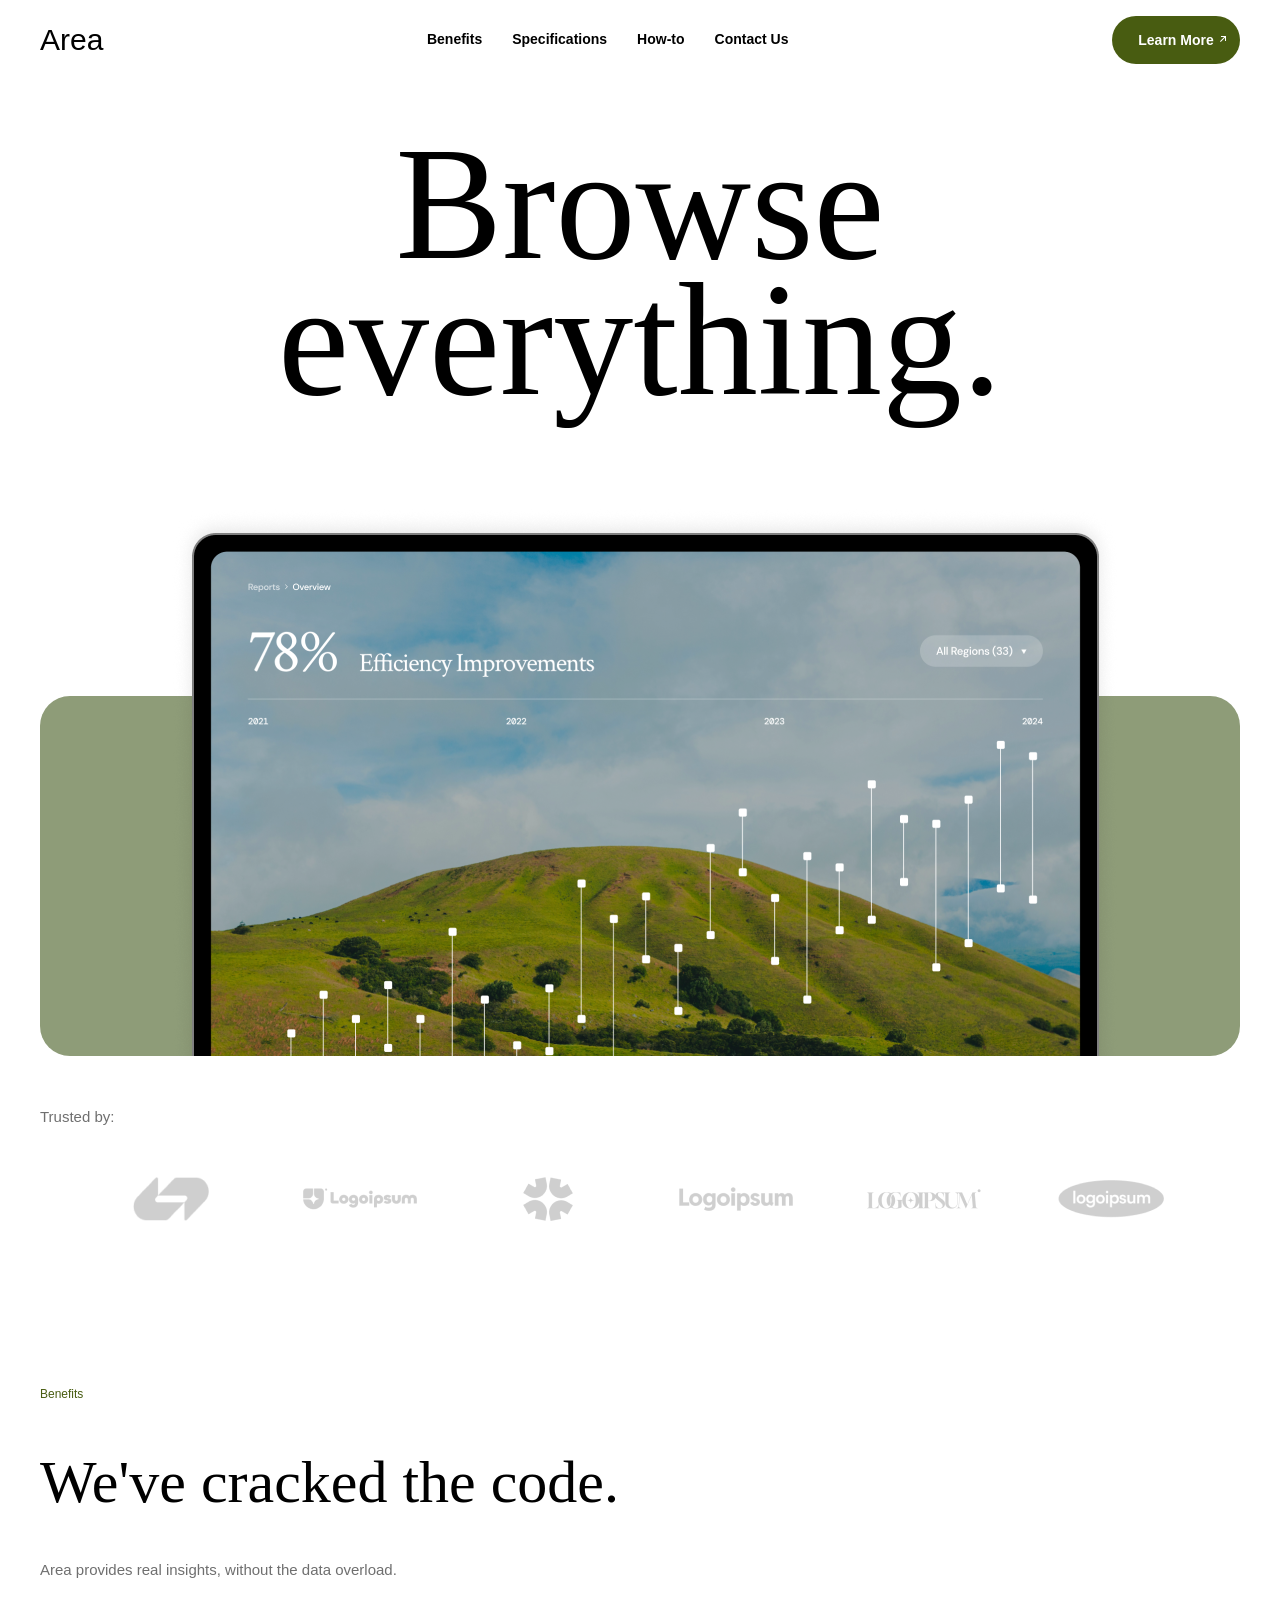
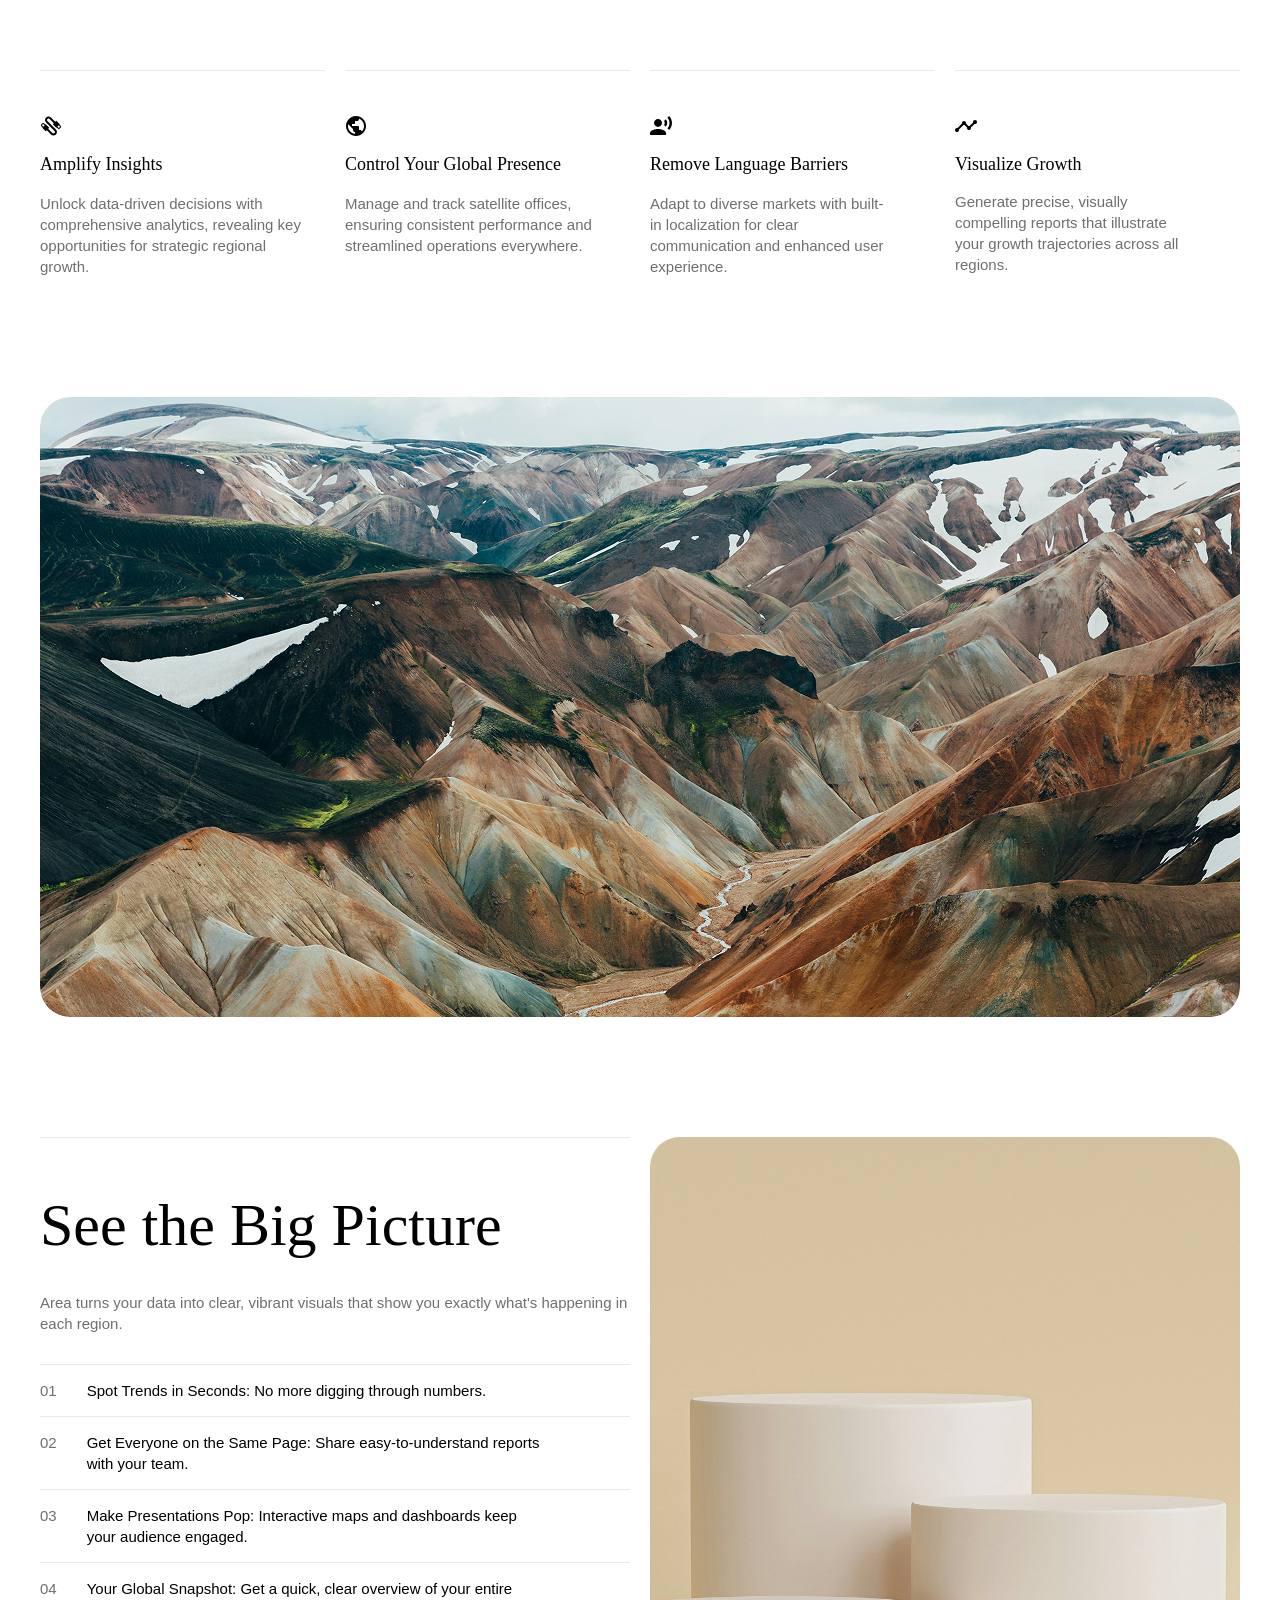
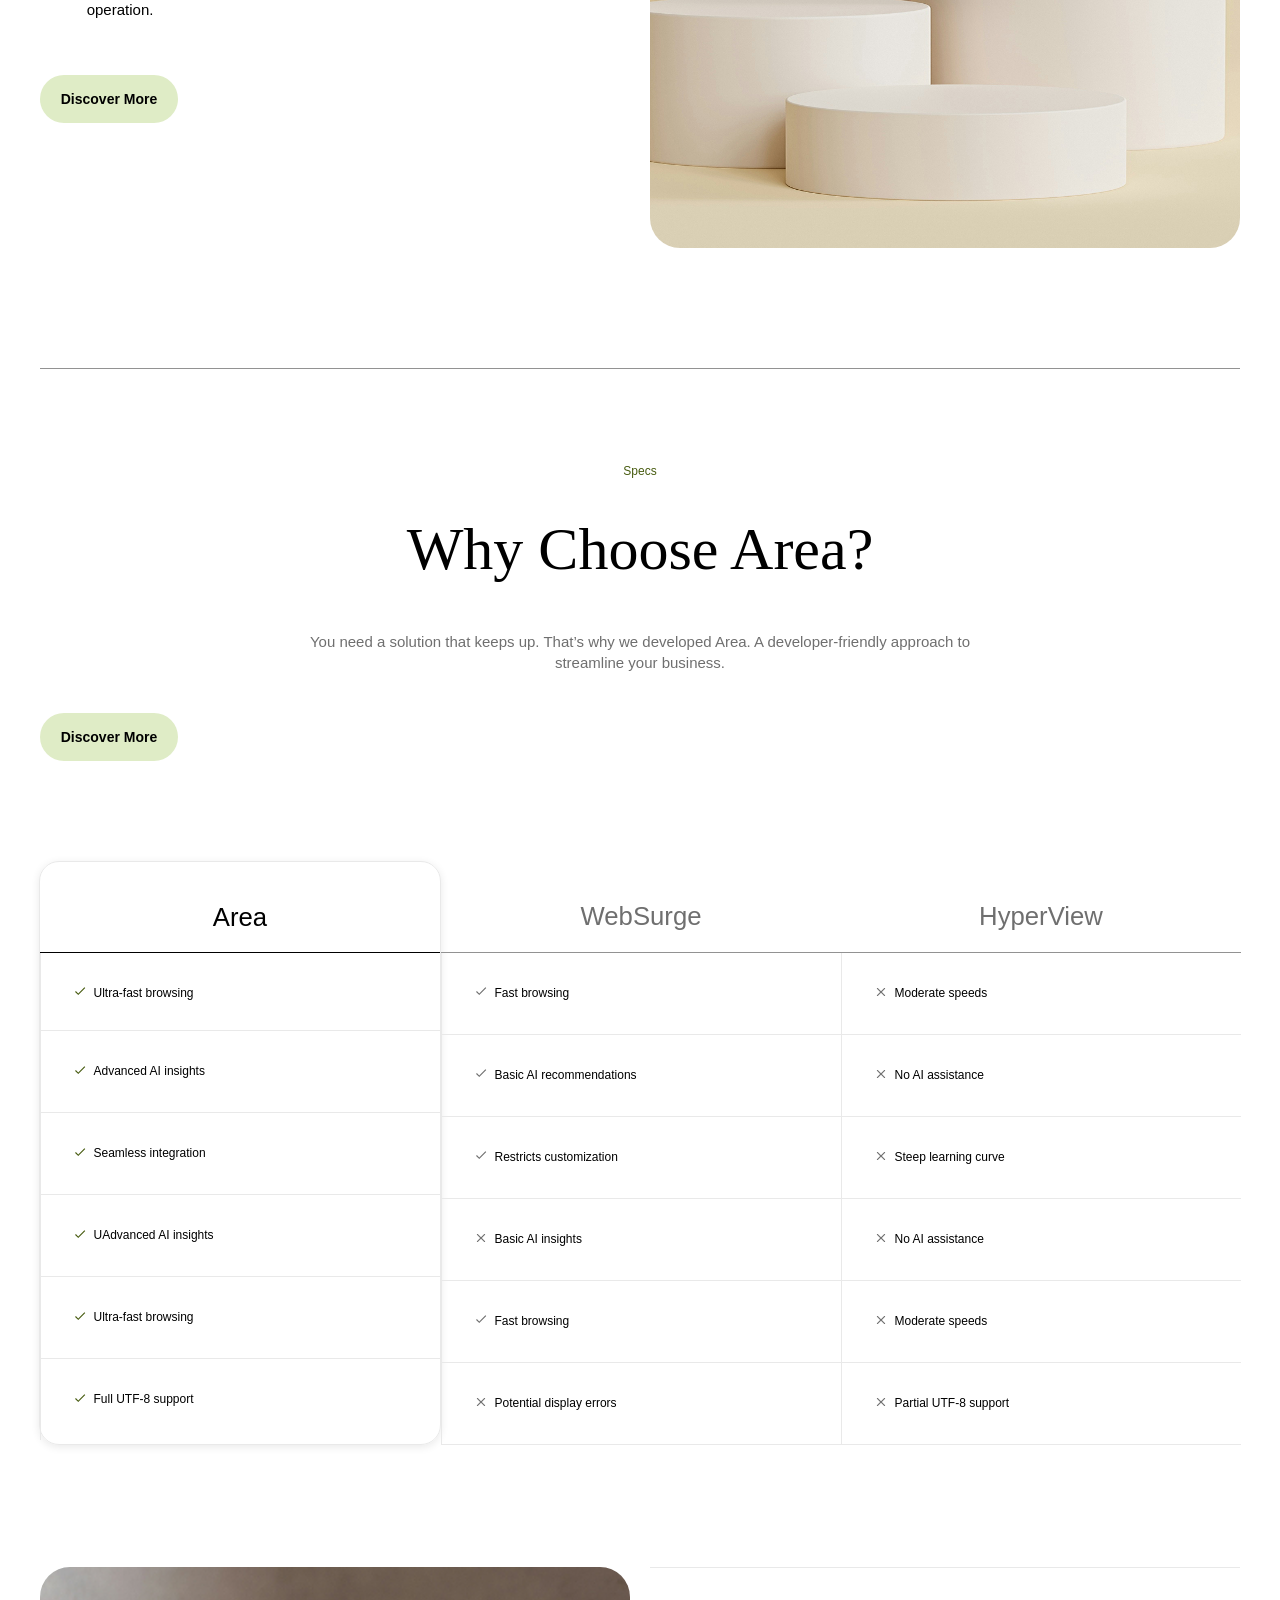
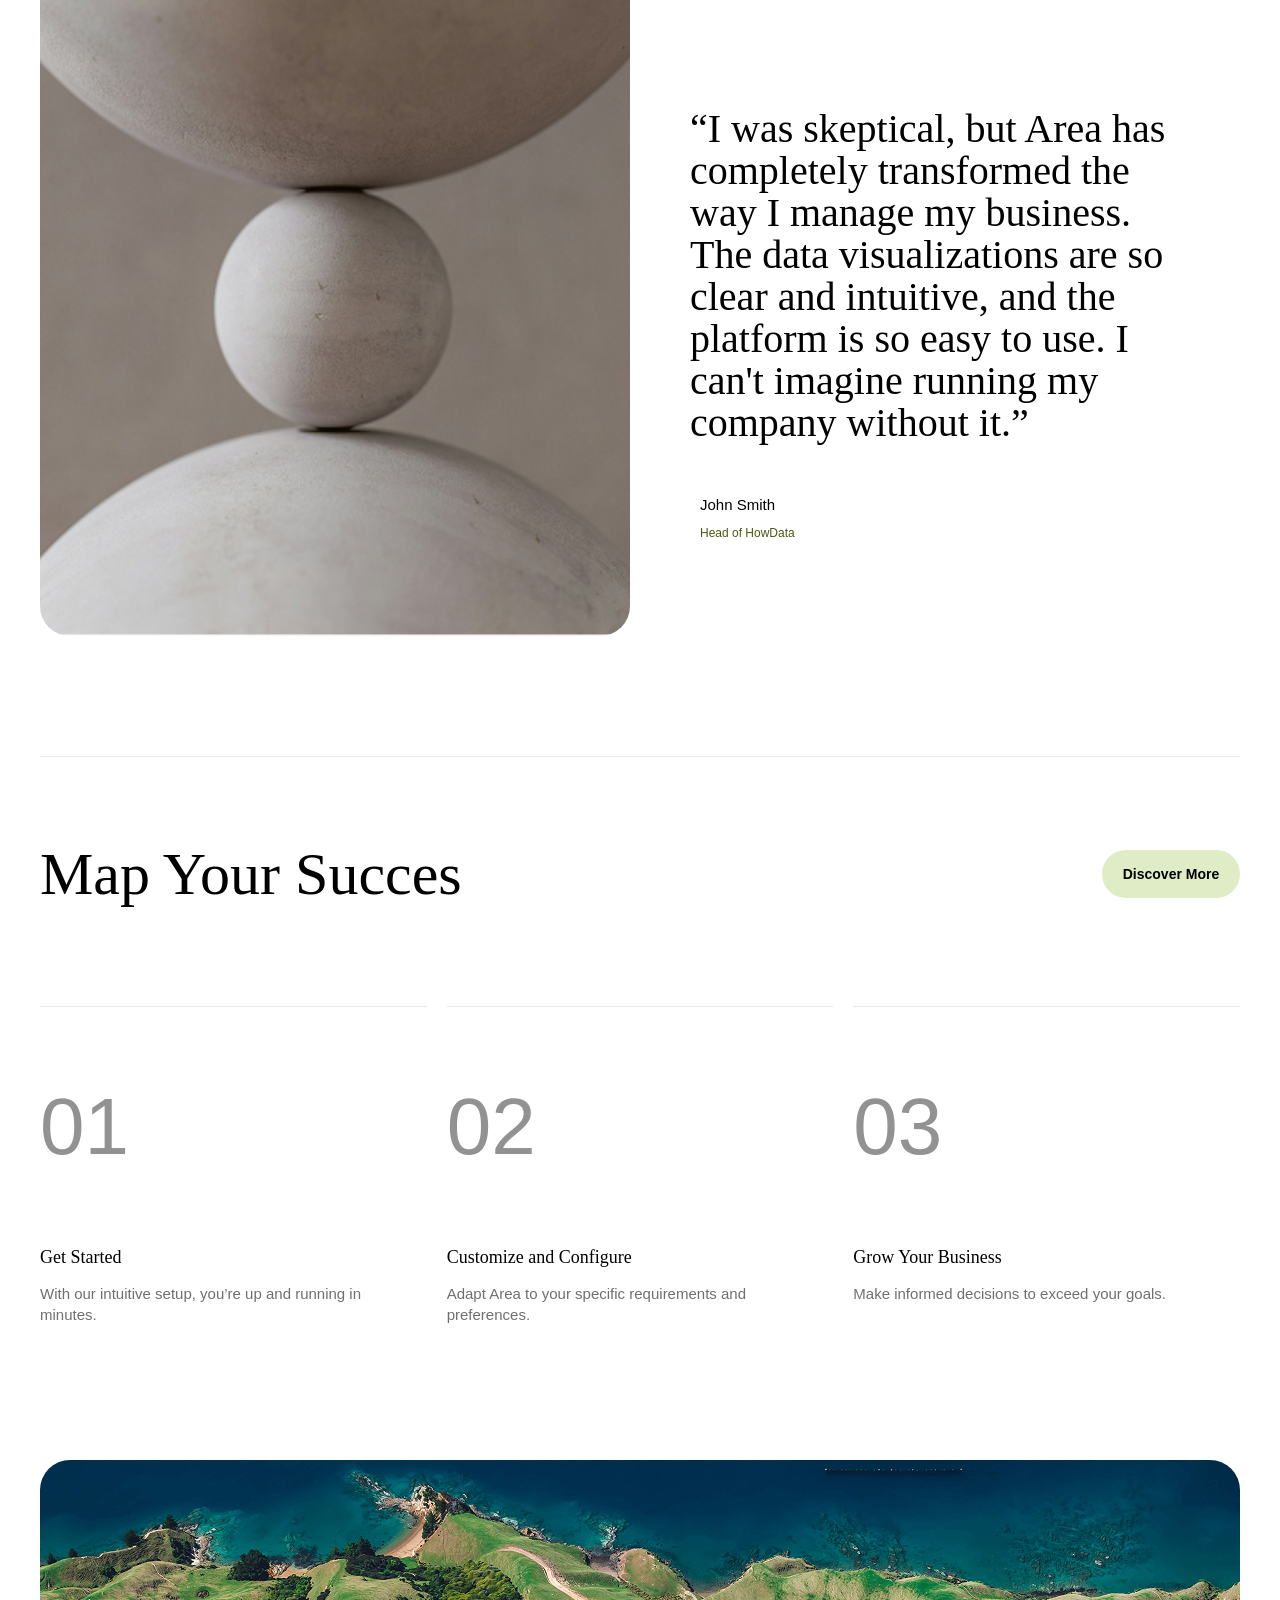
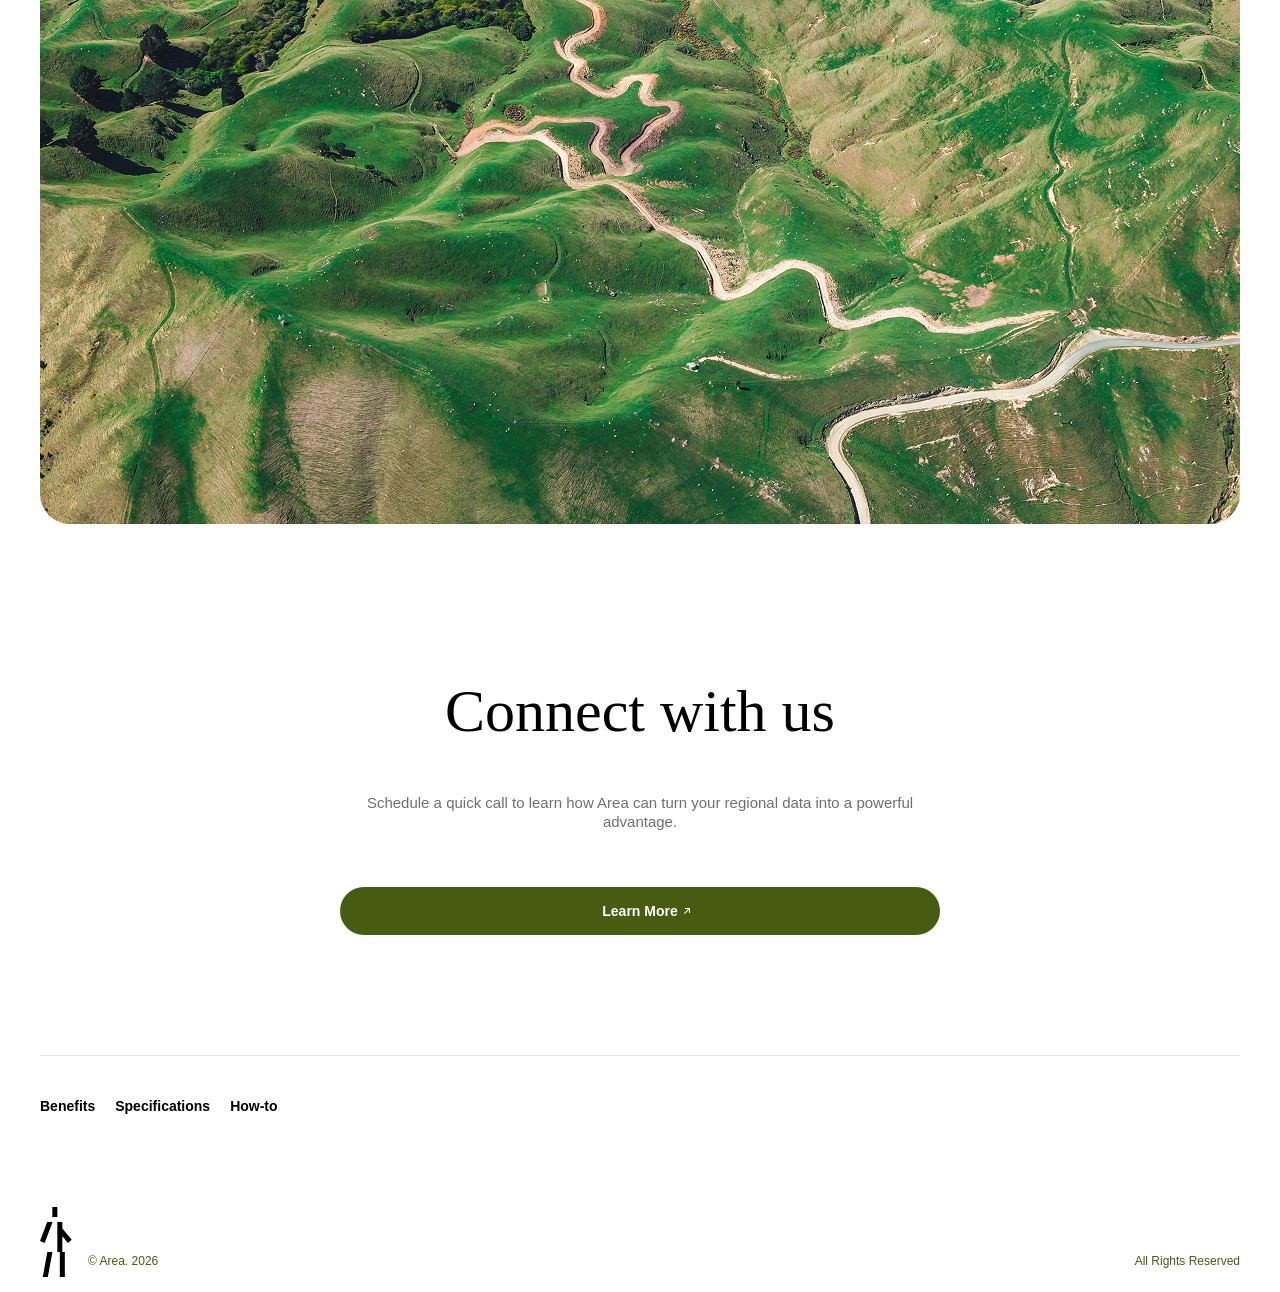
==== commit e53b6d3a: "finish work at html(edit for footer)" ====
--- a/index.html
+++ b/index.html
@@ -81,23 +81,27 @@
             <ul class="benefits-list">
               <li class="benefits-list--item">
                 <h3 class="benefits-list--item-title" id="benefitsIcon1">Amplify Insights</h3>
-                <p class="benefits-list--item-paragraph paragraph">Unlock data-driven decisions with comprehensive analytics,
+                <p class="benefits-list--item-paragraph paragraph">Unlock data-driven decisions with comprehensive
+                  analytics,
                   revealing key opportunities for strategic regional growth.</p>
               </li>
               <li class="benefits-list--item">
 
                 <h3 class="benefits-list--item-title" id="benefitsIcon2">Control Your Global Presence</h3>
-                <p class="benefits-list--item-paragraph paragraph" >Manage and track satellite offices, ensuring consistent
+                <p class="benefits-list--item-paragraph paragraph">Manage and track satellite offices, ensuring
+                  consistent
                   performance and streamlined operations everywhere.</p>
               </li>
               <li class="benefits-list--item">
                 <h3 class="benefits-list--item-title" id="benefitsIcon3">Remove Language Barriers</h3>
-                <p class="benefits-list--item-paragraph paragraph" id="benefits-list--item-paragraph3" >Adapt to diverse markets with built-in localization for clear
+                <p class="benefits-list--item-paragraph paragraph" id="benefits-list--item-paragraph3">Adapt to diverse
+                  markets with built-in localization for clear
                   communication and enhanced user experience.</p>
               </li>
               <li class="benefits-list--item">
                 <h3 class="benefits-list--item-title" id="benefitsIcon4">Visualize Growth</h3>
-                <p class="benefits-list--item-paragraph paragraph" id="benefits-list--item-paragraph4" >Generate precise, visually compelling reports that illustrate
+                <p class="benefits-list--item-paragraph paragraph" id="benefits-list--item-paragraph4">Generate precise,
+                  visually compelling reports that illustrate
                   your growth trajectories across all regions.</p>
               </li>
             </ul>
@@ -106,7 +110,8 @@
             <section class="benefits-content">
               <article class="benefits-content--text">
                 <h2 class="benefits-content--text-title">See the Big Picture</h2>
-                <p class="benefits-content--text-paragraph paragraph">Area turns your data into clear, vibrant visuals that show you
+                <p class="benefits-content--text-paragraph paragraph">Area turns your data into clear, vibrant visuals
+                  that show you
                   exactly what's happening in each region.</p>
                 <ul class="benefits-content--text-list">
                   <li class="benefits-content--text-list--item">
@@ -132,11 +137,13 @@
                     <p class="benefits-content--text-list--item-sentence">
                       Your Global Snapshot: Get a quick, clear overview of your entire operation.
                     </p>
-                    </li>
+                  </li>
                 </ul>
-                <div class="benefits-content--text-btn btn"><a class="benefits-content--text-btn--link link" href="#">Discover More</a></div>
+                <div class="benefits-content--text-btn btn"><a class="benefits-content--text-btn--link link"
+                    href="#">Discover More</a></div>
               </article>
-              <div class="benefits-content--block"><img class="benefits-content--block-image" src="images/cylinders.jpg" alt="cylinders"> </div>
+              <div class="benefits-content--block"><img class="benefits-content--block-image" src="images/cylinders.jpg"
+                  alt="cylinders"> </div>
             </section>
           </article>
         </div>
@@ -154,12 +161,18 @@
                 <li class="specs-content--list-item specs-content--list-item--Area">
                   <h3 class="specs-content--list-item--title specs-content--list-item--title-Area">Area</h3>
                   <ul class="specs-content--list-item--list specs-content--list-item--list-Area">
-                    <li class="specs-content--list-item--list-item specs-content--list-item--list-item--Area">Ultra-fast browsing</li>
-                    <li class="specs-content--list-item--list-item specs-content--list-item--list-item--Area">Advanced AI insights</li>
-                    <li class="specs-content--list-item--list-item specs-content--list-item--list-item--Area">Seamless integration</li>
-                    <li class="specs-content--list-item--list-item specs-content--list-item--list-item--Area">UAdvanced AI insights</li>
-                    <li class="specs-content--list-item--list-item specs-content--list-item--list-item--Area">Ultra-fast browsing</li>
-                    <li class="specs-content--list-item--list-item specs-content--list-item--list-item--Area">Full UTF-8 support</li>
+                    <li class="specs-content--list-item--list-item specs-content--list-item--list-item--Area">Ultra-fast
+                      browsing</li>
+                    <li class="specs-content--list-item--list-item specs-content--list-item--list-item--Area">Advanced
+                      AI insights</li>
+                    <li class="specs-content--list-item--list-item specs-content--list-item--list-item--Area">Seamless
+                      integration</li>
+                    <li class="specs-content--list-item--list-item specs-content--list-item--list-item--Area">UAdvanced
+                      AI insights</li>
+                    <li class="specs-content--list-item--list-item specs-content--list-item--list-item--Area">Ultra-fast
+                      browsing</li>
+                    <li class="specs-content--list-item--list-item specs-content--list-item--list-item--Area">Full UTF-8
+                      support</li>
                   </ul>
                 </li>
                 <li class="specs-content--list-item">
@@ -168,20 +181,28 @@
                     <li class="specs-content--list-item--list-item">Fast browsing</li>
                     <li class="specs-content--list-item--list-item">Basic AI recommendations</li>
                     <li class="specs-content--list-item--list-item">Restricts customization</li>
-                    <li class="specs-content--list-item--list-item" id="specs-content--list-item--list-itemNon">Basic AI insights</li>
+                    <li class="specs-content--list-item--list-item" id="specs-content--list-item--list-itemNon">Basic AI
+                      insights</li>
                     <li class="specs-content--list-item--list-item">Fast browsing</li>
-                    <li class="specs-content--list-item--list-item"id="specs-content--list-item--list-itemNon">Potential display errors</li>
+                    <li class="specs-content--list-item--list-item" id="specs-content--list-item--list-itemNon">
+                      Potential display errors</li>
                   </ul>
                 </li>
                 <li class="specs-content--list-item">
                   <h3 class="specs-content--list-item--title">HyperView</h3>
                   <ul class="specs-content--list-item--list">
-                    <li class="specs-content--list-item--list-item" id="specs-content--list-item--list-itemNon">Moderate speeds</li>
-                    <li class="specs-content--list-item--list-item" id="specs-content--list-item--list-itemNon">No AI assistance</li>
-                    <li class="specs-content--list-item--list-item" id="specs-content--list-item--list-itemNon">Steep learning curve</li>
-                    <li class="specs-content--list-item--list-item" id="specs-content--list-item--list-itemNon">No AI assistance</li>
-                    <li class="specs-content--list-item--list-item" id="specs-content--list-item--list-itemNon">Moderate speeds</li>
-                    <li class="specs-content--list-item--list-item" id="specs-content--list-item--list-itemNon">Partial UTF-8 support</li>
+                    <li class="specs-content--list-item--list-item" id="specs-content--list-item--list-itemNon">Moderate
+                      speeds</li>
+                    <li class="specs-content--list-item--list-item" id="specs-content--list-item--list-itemNon">No AI
+                      assistance</li>
+                    <li class="specs-content--list-item--list-item" id="specs-content--list-item--list-itemNon">Steep
+                      learning curve</li>
+                    <li class="specs-content--list-item--list-item" id="specs-content--list-item--list-itemNon">No AI
+                      assistance</li>
+                    <li class="specs-content--list-item--list-item" id="specs-content--list-item--list-itemNon">Moderate
+                      speeds</li>
+                    <li class="specs-content--list-item--list-item" id="specs-content--list-item--list-itemNon">Partial
+                      UTF-8 support</li>
                   </ul>
                 </li>
               </ul>
@@ -192,7 +213,8 @@
                 <blockquote class="specs-quote--blockquote">
                   <p class="specs-quote--blockquote-quote">
                     “I was skeptical, but Area has completely transformed the way I manage my business. The data
-                    visualizations are so clear and intuitive, and the platform is so easy to use. I can't imagine running
+                    visualizations are so clear and intuitive, and the platform is so easy to use. I can't imagine
+                    running
                     my company without it.”
                   </p>
                 </blockquote>
@@ -227,7 +249,9 @@
                 <p class="steps-list--item-caption">Make informed decisions to exceed your goals.</p>
               </li>
             </ul>
-            <section class="steps-list--item-block"><div class="steps-list--item-block--img"></div></section>
+            <section class="steps-list--item-block">
+              <div class="steps-list--item-block--img"></div>
+            </section>
           </article>
         </div>
       </section>
@@ -235,7 +259,8 @@
         <div class="container contact-container">
           <article class="contact-inner">
             <h2 class="contact-title">Connect with us</h2>
-            <p class="contact-caption">Schedule a quick call to learn how Area can turn your regional data into a powerful advantage.</p>
+            <p class="contact-caption">Schedule a quick call to learn how Area can turn your regional data into a
+              powerful advantage.</p>
             <div class="contact-btn btn"><a class="contact-btn--link link" href="#">Learn More</a></div>
           </article>
         </div>
@@ -257,11 +282,11 @@
               </li>
             </ul>
           </nav>
-          <div class="footer-logo"></div>
-          <div class="footer-text">
+          <section class="footer-text">
+            <a class="footer-text--logo" href="#top"><img src="images/icons/Logo.svg" alt=""></a>
             <p class="footer-text--copyright">© Area. 2026</p>
             <p class="footer-text--rights">All Rights Reserved</p>
-          </div>
+          </section>
         </article>
       </div>
     </footer>
--- a/css/style.css
+++ b/css/style.css
@@ -550,7 +550,7 @@
 /* ---------------- Contact ------------------ */
 
 .contact-container{
-  border-top: 1px solid rgb(233, 233, 233);
+
 }
 .contact-inner{
   width: 600px;
@@ -575,11 +575,11 @@
 }
 .contact-btn{
   width: 100%;
-
+  cursor: pointer;
 }
 .contact-btn--link{
   color: #ffffff;
-  padding: 14px 24px;
+  padding: 14px 260px;
 }
 .contact-btn--link::after{
   content: "";
@@ -594,4 +594,44 @@
   transition: .3s;
 }
 
-/* -----------------  footer --------------------- */+/* -----------------  footer --------------------- */
+
+.footer-inner{
+  border-top: 1px solid rgb(233, 233, 233);
+}
+.footer-nav--list{
+  display: flex;
+  gap: 20px;
+  margin-top: 40px;
+}
+
+.footer-nav--list-item{
+  font-family: var(--second-family);
+  font-weight: bold;
+  letter-spacing: -2.5%;
+  font-size: 14px;
+}
+
+.footer-nav--list-item:hover{
+  text-decoration: underline;
+}
+
+.footer-text{
+  display: flex;
+  color: #485C11;
+  font-family: var(--third-family);
+  font-size: 12px;
+  letter-spacing: -1%;
+  margin-top: 90px;
+  position: relative;
+}
+.footer-text--copyright{
+  position: absolute;
+  bottom: 0;
+  left: 4%;
+}
+.footer-text--rights{
+  position: absolute;
+  right: 0;
+  bottom: 0;
+}
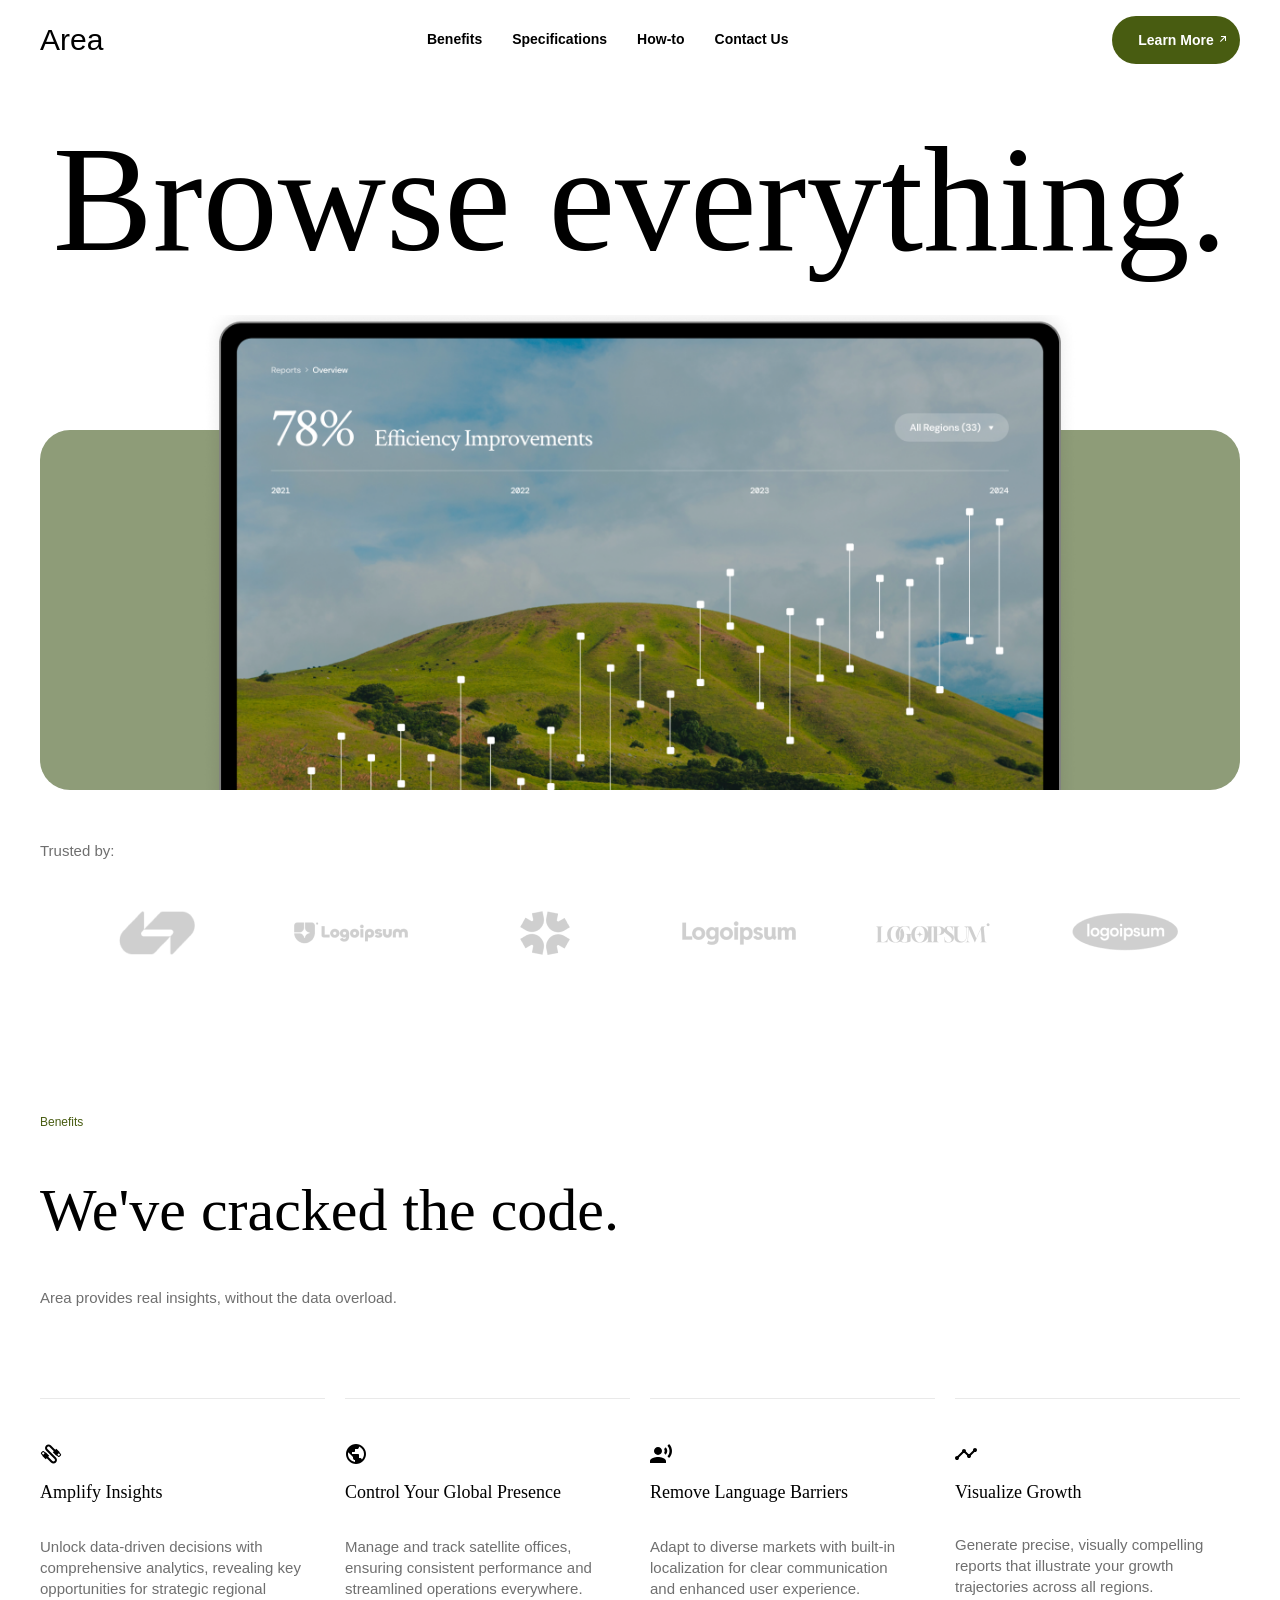
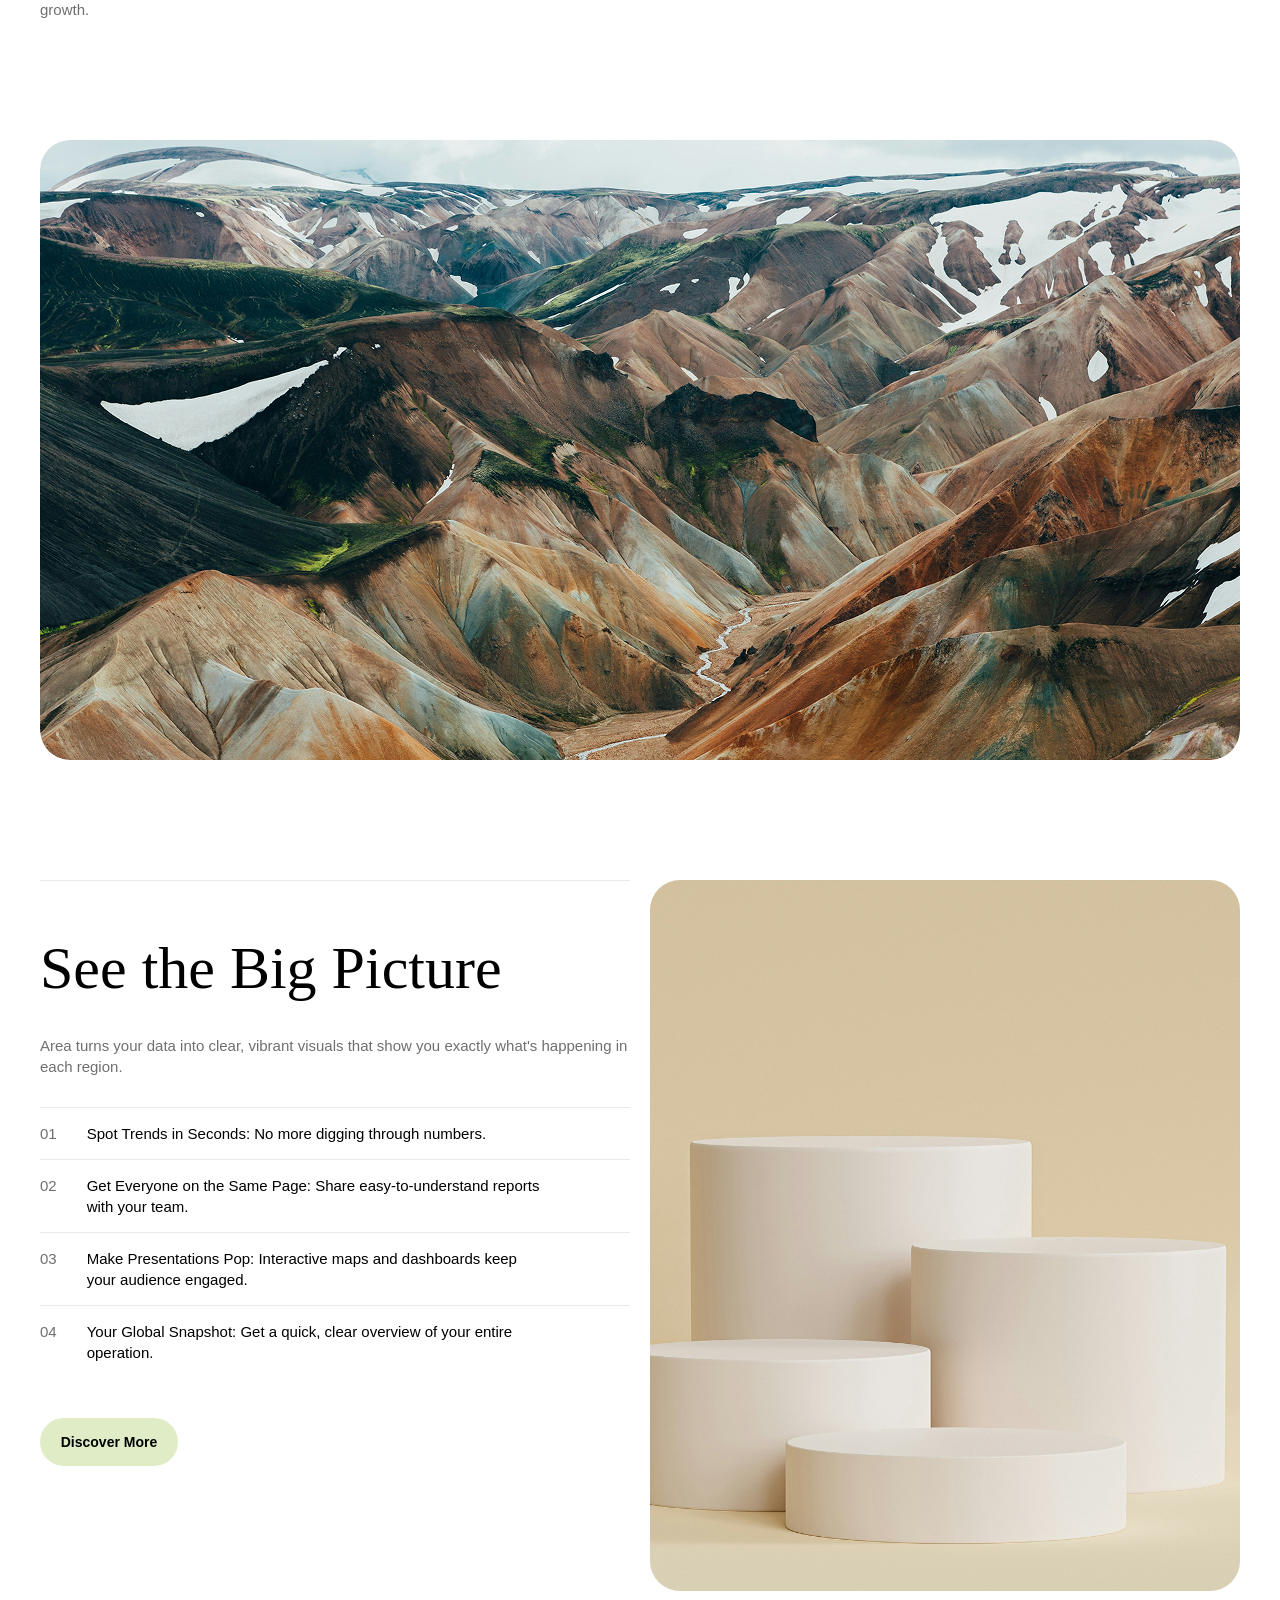
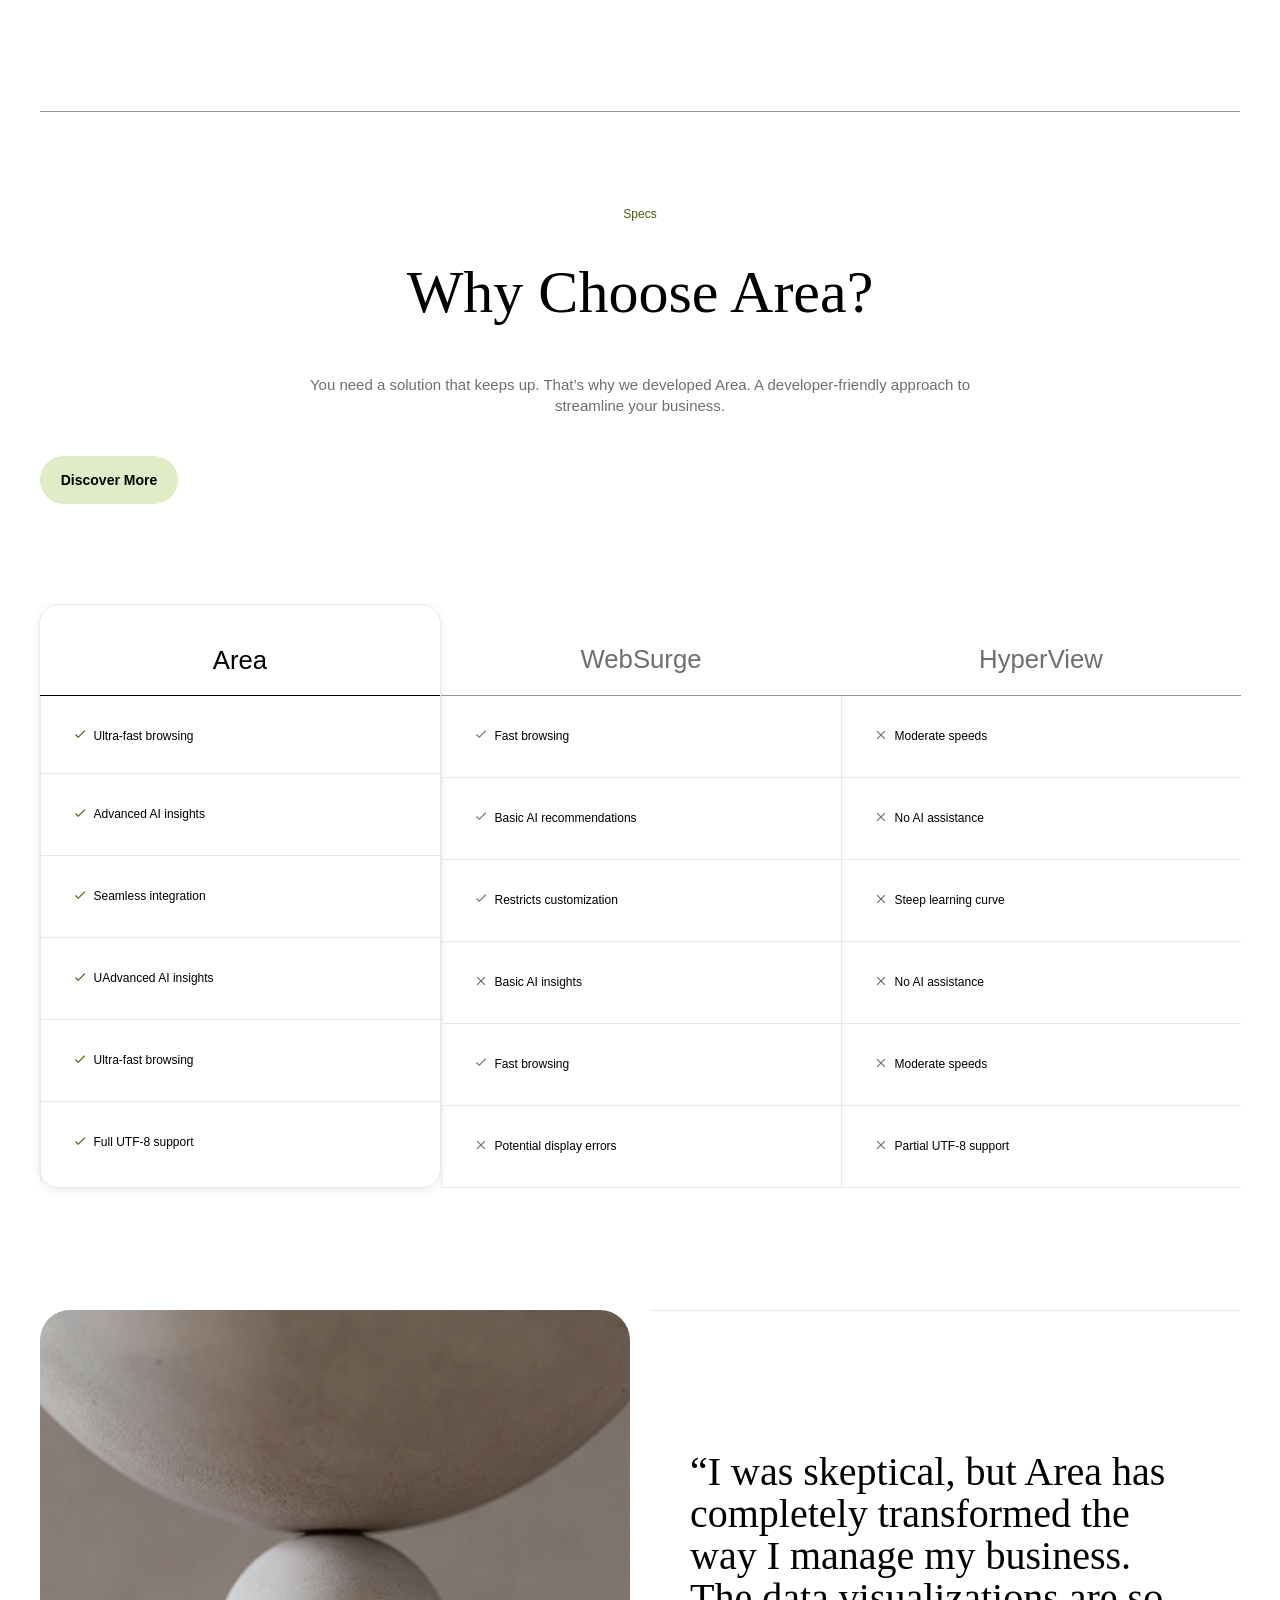
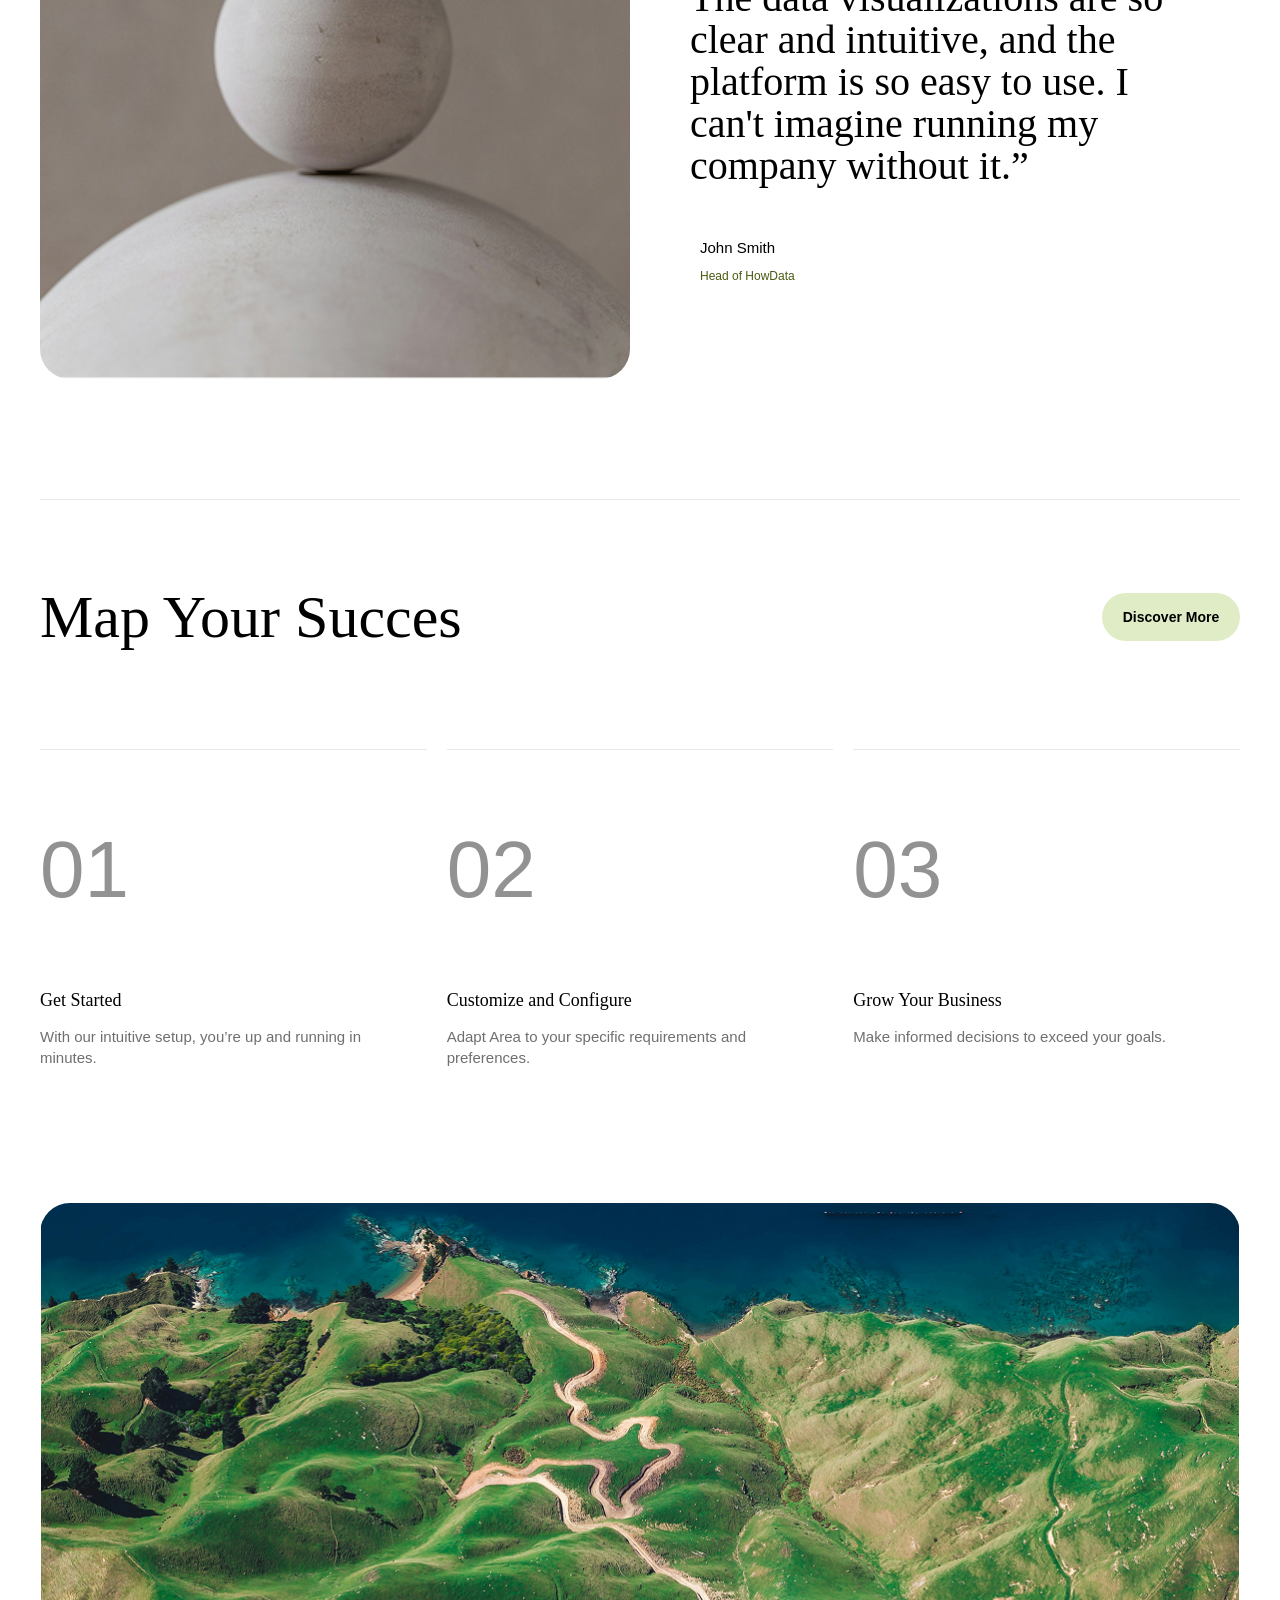
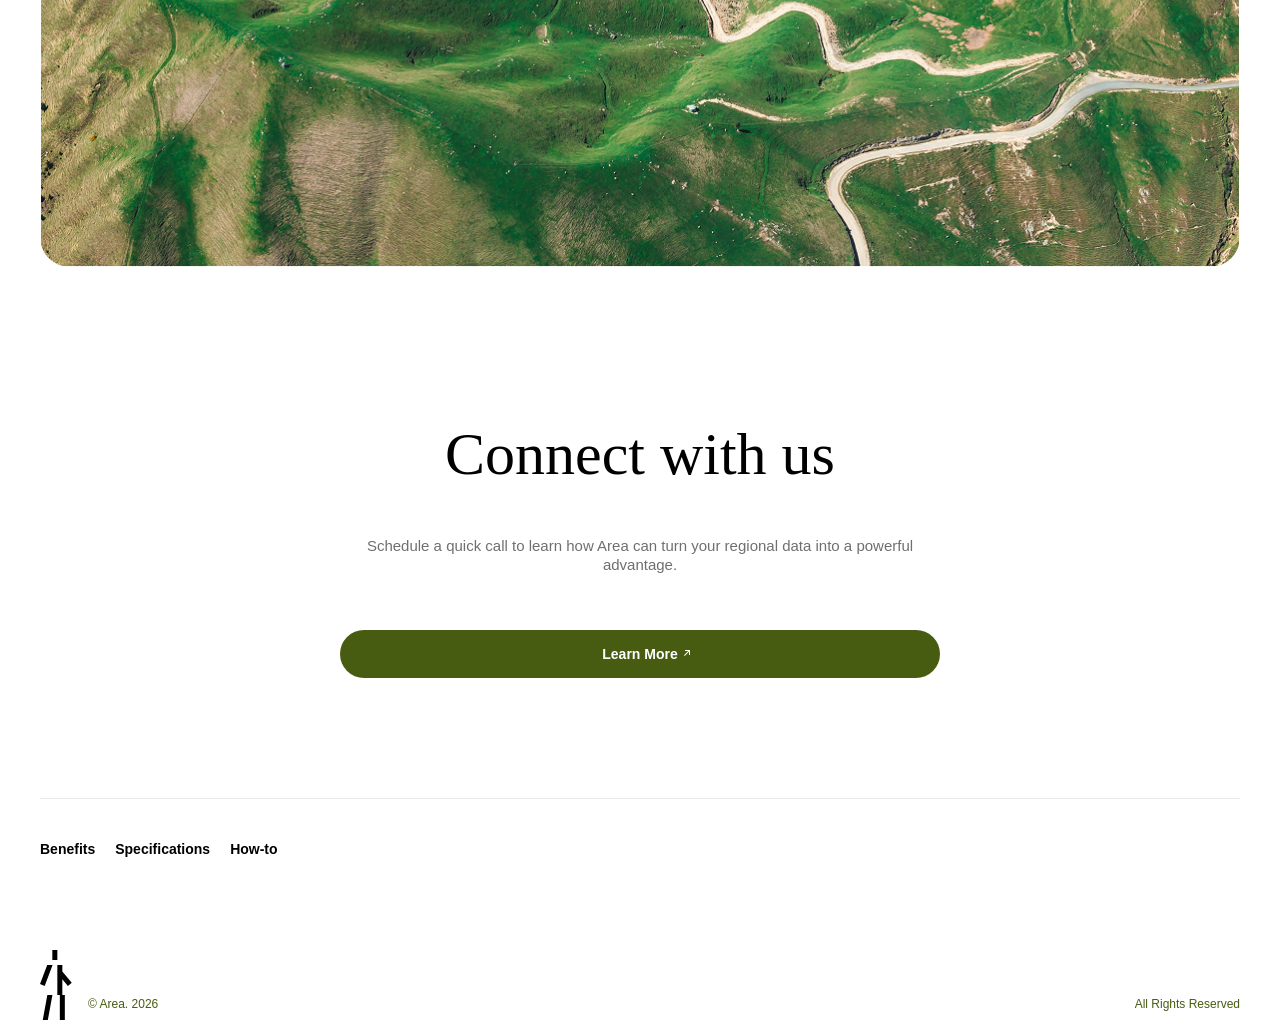
==== commit 0c56c858: "Save local files" ====
--- a/index.html
+++ b/index.html
@@ -1,297 +1,301 @@
-<!DOCTYPE html>
-<html lang="en">
-
-<head>
-  <meta charset="UTF-8">
-  <meta name="viewport" content="width=device-width, initial-scale=1.0">
-  <title>Area</title>
-  <link rel="stylesheet" href="css/style.css">
-  <link rel="stylesheet" href="css/fonts.css">
-  <link rel="stylesheet" href="css/reset.css">
-  <script src="script.js" defer></script>
-</head>
-
-<body>
-  <div class="wrapper">
-    <header class="header">
-      <section class="header-top">
-        <div class="container">
-          <article class="header-top--inner">
-            <section class="header-top--logo"><a href="/">Area</a></section>
-            <nav class="header-top--nav">
-              <ul class="header-top--nav-list">
-                <li class="header-top--nav-list--item" id="linkBenefits">
-                  <a href="#">Benefits</a>
-                </li>
-                <li class="header-top--nav-list--item" id="linkSpecifications">
-                  <a href="#">Specifications</a>
-                </li>
-                <li class="header-top--nav-list--item" id="linkHow-to">
-                  <a href="#">How-to</a>
-                </li>
-                <li class="header-top--nav-list--item" id="linkContactUs">
-                  <a href="#">Contact Us</a>
-                </li>
-              </ul>
-            </nav>
-            <section class="header-top--btn btn">
-              <a href="#" class="header-top--btn-link link">Learn More</a>
-            </section>
-          </article>
-        </div>
-      </section>
-      <section class="header-body">
-        <div class="container">
-          <article class="header-body--inner">
-            <h1 class="header-body--title">Browse everything.</h1>
-            <section class="header-body--content">
-              <img class="header-body--content-image" src="images/Ipad.png" alt="Efficency Improvements">
-              <div class="header-body--content-color--block"></div>
-            </section>
-            <section class="header-body--company">
-              <p class="header-body--company-paragraph paragraph">Trusted by:</p>
-              <ul class="header-body--company-list">
-                <li class="header-body--company-list--item"><img class="header-body--company-list--item-img"
-                    src="images/Logo1.png" alt="Company"></li>
-                <li class="header-body--company-list--item"><img class="header-body--company-list--item-img"
-                    src="images/Logo2.png" alt="Company"></li>
-                <li class="header-body--company-list--item"><img class="header-body--company-list--item-img"
-                    src="images/Logo3.png" alt="Company"></li>
-                <li class="header-body--company-list--item"><img class="header-body--company-list--item-img"
-                    src="images/Logo4.png" alt="Company"></li>
-                <li class="header-body--company-list--item"><img class="header-body--company-list--item-img"
-                    src="images/Logo5.png" alt="Company"></li>
-                <li class="header-body--company-list--item"><img class="header-body--company-list--item-img"
-                    src="images/Logo6.png" alt="Company"></li>
-
-              </ul>
-            </section>
-          </article>
-        </div>
-
-      </section>
-    </header>
-    <main class="main">
-      <section class="benefits">
-        <div class="container">
-          <article class="benefits-inner">
-            <p class="benefits-caption caption">Benefits</p>
-            <h2 class="benefits-title">We've cracked the code.</h2>
-            <p class="benefits-paragraph paragraph">Area provides real insights, without the data overload.</p>
-            <ul class="benefits-list">
-              <li class="benefits-list--item">
-                <h3 class="benefits-list--item-title" id="benefitsIcon1">Amplify Insights</h3>
-                <p class="benefits-list--item-paragraph paragraph">Unlock data-driven decisions with comprehensive
-                  analytics,
-                  revealing key opportunities for strategic regional growth.</p>
-              </li>
-              <li class="benefits-list--item">
-
-                <h3 class="benefits-list--item-title" id="benefitsIcon2">Control Your Global Presence</h3>
-                <p class="benefits-list--item-paragraph paragraph">Manage and track satellite offices, ensuring
-                  consistent
-                  performance and streamlined operations everywhere.</p>
-              </li>
-              <li class="benefits-list--item">
-                <h3 class="benefits-list--item-title" id="benefitsIcon3">Remove Language Barriers</h3>
-                <p class="benefits-list--item-paragraph paragraph" id="benefits-list--item-paragraph3">Adapt to diverse
-                  markets with built-in localization for clear
-                  communication and enhanced user experience.</p>
-              </li>
-              <li class="benefits-list--item">
-                <h3 class="benefits-list--item-title" id="benefitsIcon4">Visualize Growth</h3>
-                <p class="benefits-list--item-paragraph paragraph" id="benefits-list--item-paragraph4">Generate precise,
-                  visually compelling reports that illustrate
-                  your growth trajectories across all regions.</p>
-              </li>
-            </ul>
-            <section class="benefits-block"><img class="benefits-block--image" src="images/mountains.jpg"
-                alt="mountains"></section>
-            <section class="benefits-content">
-              <article class="benefits-content--text">
-                <h2 class="benefits-content--text-title">See the Big Picture</h2>
-                <p class="benefits-content--text-paragraph paragraph">Area turns your data into clear, vibrant visuals
-                  that show you
-                  exactly what's happening in each region.</p>
-                <ul class="benefits-content--text-list">
-                  <li class="benefits-content--text-list--item">
-                    <p class="benefits-content--text-list--item-number paragraph">01</p>
-                    <p class="benefits-content--text-list--item-sentence">
-                      Spot Trends in Seconds: No more digging through numbers.
-                    </p>
-                  </li>
-                  <li class="benefits-content--text-list--item">
-                    <p class="benefits-content--text-list--item-number paragraph">02</p>
-                    <p class="benefits-content--text-list--item-sentence">
-                      Get Everyone on the Same Page: Share easy-to-understand reports with your team.
-                    </p>
-                  </li>
-                  <li class="benefits-content--text-list--item">
-                    <p class="benefits-content--text-list--item-number paragraph">03</p>
-                    <p class="benefits-content--text-list--item-sentence">
-                      Make Presentations Pop: Interactive maps and dashboards keep your audience engaged.
-                    </p>
-                  </li>
-                  <li class="benefits-content--text-list--item">
-                    <p class="benefits-content--text-list--item-number paragraph">04</p>
-                    <p class="benefits-content--text-list--item-sentence">
-                      Your Global Snapshot: Get a quick, clear overview of your entire operation.
-                    </p>
-                  </li>
-                </ul>
-                <div class="benefits-content--text-btn btn"><a class="benefits-content--text-btn--link link"
-                    href="#">Discover More</a></div>
-              </article>
-              <div class="benefits-content--block"><img class="benefits-content--block-image" src="images/cylinders.jpg"
-                  alt="cylinders"> </div>
-            </section>
-          </article>
-        </div>
-      </section>
-      <section class="specs">
-        <div class="container">
-          <article class="specs-inner">
-            <p class="specs-caption caption">Specs</p>
-            <h2 class="specs-title">Why Choose Area?</h2>
-            <p class="specs-paragraph paragraph">You need a solution that keeps up. That’s why we developed Area. A
-              developer-friendly approach to streamline your business. </p>
-            <div class="specs-btn btn"><a class="specs-btn--link link" href="#">Discover More</a></div>
-            <section class="specs-content">
-              <ul class="specs-content--list">
-                <li class="specs-content--list-item specs-content--list-item--Area">
-                  <h3 class="specs-content--list-item--title specs-content--list-item--title-Area">Area</h3>
-                  <ul class="specs-content--list-item--list specs-content--list-item--list-Area">
-                    <li class="specs-content--list-item--list-item specs-content--list-item--list-item--Area">Ultra-fast
-                      browsing</li>
-                    <li class="specs-content--list-item--list-item specs-content--list-item--list-item--Area">Advanced
-                      AI insights</li>
-                    <li class="specs-content--list-item--list-item specs-content--list-item--list-item--Area">Seamless
-                      integration</li>
-                    <li class="specs-content--list-item--list-item specs-content--list-item--list-item--Area">UAdvanced
-                      AI insights</li>
-                    <li class="specs-content--list-item--list-item specs-content--list-item--list-item--Area">Ultra-fast
-                      browsing</li>
-                    <li class="specs-content--list-item--list-item specs-content--list-item--list-item--Area">Full UTF-8
-                      support</li>
-                  </ul>
-                </li>
-                <li class="specs-content--list-item">
-                  <h3 class="specs-content--list-item--title">WebSurge</h3>
-                  <ul class="specs-content--list-item--list">
-                    <li class="specs-content--list-item--list-item">Fast browsing</li>
-                    <li class="specs-content--list-item--list-item">Basic AI recommendations</li>
-                    <li class="specs-content--list-item--list-item">Restricts customization</li>
-                    <li class="specs-content--list-item--list-item" id="specs-content--list-item--list-itemNon">Basic AI
-                      insights</li>
-                    <li class="specs-content--list-item--list-item">Fast browsing</li>
-                    <li class="specs-content--list-item--list-item" id="specs-content--list-item--list-itemNon">
-                      Potential display errors</li>
-                  </ul>
-                </li>
-                <li class="specs-content--list-item">
-                  <h3 class="specs-content--list-item--title">HyperView</h3>
-                  <ul class="specs-content--list-item--list">
-                    <li class="specs-content--list-item--list-item" id="specs-content--list-item--list-itemNon">Moderate
-                      speeds</li>
-                    <li class="specs-content--list-item--list-item" id="specs-content--list-item--list-itemNon">No AI
-                      assistance</li>
-                    <li class="specs-content--list-item--list-item" id="specs-content--list-item--list-itemNon">Steep
-                      learning curve</li>
-                    <li class="specs-content--list-item--list-item" id="specs-content--list-item--list-itemNon">No AI
-                      assistance</li>
-                    <li class="specs-content--list-item--list-item" id="specs-content--list-item--list-itemNon">Moderate
-                      speeds</li>
-                    <li class="specs-content--list-item--list-item" id="specs-content--list-item--list-itemNon">Partial
-                      UTF-8 support</li>
-                  </ul>
-                </li>
-              </ul>
-            </section>
-            <section class="specs-quote">
-              <div class="specs-quote--block"><img src="images/ball.jpg" class="specs-quote--block-image" alt=""></div>
-              <article class="specs-quote--content">
-                <blockquote class="specs-quote--blockquote">
-                  <p class="specs-quote--blockquote-quote">
-                    “I was skeptical, but Area has completely transformed the way I manage my business. The data
-                    visualizations are so clear and intuitive, and the platform is so easy to use. I can't imagine
-                    running
-                    my company without it.”
-                  </p>
-                </blockquote>
-                <p class="specs-quote--blockquote-paragraph paragraph">John Smith</p>
-                <p class="specs-quote--blockquote-caption caption">Head of HowData</p>
-              </article>
-            </section>
-          </article>
-        </div>
-      </section>
-      <section class="steps">
-        <div class="container">
-          <article class="steps-inner">
-            <section class="steps-title">
-              <h2 class="steps-title--text">Map Your Succes</h2>
-              <div class="steps-title--btn btn"><a href="#" class="steps-title--btn--link link">Discover More</a></div>
-            </section>
-            <ul class="steps-list">
-              <li class="steps-list--item">
-                <p class="steps-list--item--numb">01</p>
-                <h4 class="steps-list--item-title">Get Started</h4>
-                <p class="steps-list--item-caption">With our intuitive setup, you’re up and running in minutes.</p>
-              </li>
-              <li class="steps-list--item">
-                <p class="steps-list--item--numb">02</p>
-                <h4 class="steps-list--item-title">Customize and Configure</h4>
-                <p class="steps-list--item-caption">Adapt Area to your specific requirements and preferences.</p>
-              </li>
-              <li class="steps-list--item">
-                <p class="steps-list--item--numb">03</p>
-                <h4 class="steps-list--item-title">Grow Your Business</h4>
-                <p class="steps-list--item-caption">Make informed decisions to exceed your goals.</p>
-              </li>
-            </ul>
-            <section class="steps-list--item-block">
-              <div class="steps-list--item-block--img"></div>
-            </section>
-          </article>
-        </div>
-      </section>
-      <section class="contact">
-        <div class="container contact-container">
-          <article class="contact-inner">
-            <h2 class="contact-title">Connect with us</h2>
-            <p class="contact-caption">Schedule a quick call to learn how Area can turn your regional data into a
-              powerful advantage.</p>
-            <div class="contact-btn btn"><a class="contact-btn--link link" href="#">Learn More</a></div>
-          </article>
-        </div>
-      </section>
-    </main>
-    <footer class="footer">
-      <div class="container">
-        <article class="footer-inner">
-          <nav class="footer-nav">
-            <ul class="footer-nav--list">
-              <li class="footer-nav--list-item">
-                <a href="#" class="footer-nav--list-item--link">Benefits</a>
-              </li>
-              <li class="footer-nav--list-item">
-                <a href="#" class="footer-nav--list-item--link">Specifications</a>
-              </li>
-              <li class="footer-nav--list-item">
-                <a href="#" class="footer-nav--list-item--link">How-to</a>
-              </li>
-            </ul>
-          </nav>
-          <section class="footer-text">
-            <a class="footer-text--logo" href="#top"><img src="images/icons/Logo.svg" alt=""></a>
-            <p class="footer-text--copyright">© Area. 2026</p>
-            <p class="footer-text--rights">All Rights Reserved</p>
-          </section>
-        </article>
-      </div>
-    </footer>
-  </div>
-
-</body>
-
+<!DOCTYPE html>
+<html lang="en">
+
+<head>
+  <meta charset="UTF-8">
+  <meta name="viewport" content="width=device-width, initial-scale=1.0">
+  <title>Area</title>
+  <link rel="stylesheet" href="css/style.css">
+  <link rel="stylesheet" href="css/fonts.css">
+  <link rel="stylesheet" href="css/reset.css">
+  <script src="script.js" defer></script>
+</head>
+
+<body>
+  <div class="wrapper">
+    <header class="header">
+      <section class="header-top">
+        <div class="container">
+          <article class="header-top--inner">
+            <section class="header-top--logo"><a href="/">Area</a></section>
+            <nav class="header-top--nav">
+              <ul class="header-top--nav-list">
+                <li class="header-top--nav-list--item" id="linkBenefits">
+                  <a href="#">Benefits</a>
+                </li>
+                <li class="header-top--nav-list--item" id="linkSpecifications">
+                  <a href="#">Specifications</a>
+                </li>
+                <li class="header-top--nav-list--item" id="linkHow-to">
+                  <a href="#">How-to</a>
+                </li>
+                <li class="header-top--nav-list--item" id="linkContactUs">
+                  <a href="#">Contact Us</a>
+                </li>
+              </ul>
+            </nav>
+            <section class="header-top--btn btn">
+              <a href="#" class="header-top--btn-link link">Learn More</a>
+            </section>
+          </article>
+        </div>
+      </section>
+      <section class="header-body">
+        <div class="container">
+          <article class="header-body--inner">
+            <h1 class="header-body--title">Browse everything.</h1>
+            <section class="header-body--content">
+              <picture>
+                <source media="(max-width: 745px)" srcset="images/iPhone.png">
+
+                <img class="header-body--content-image" src="images/Ipad.png" alt="Efficency Improvements">
+              </picture>
+              <div class="header-body--content-color--block"></div>
+            </section>
+            <section class="header-body--company">
+              <p class="header-body--company-paragraph paragraph">Trusted by:</p>
+              <ul class="header-body--company-list">
+                <li class="header-body--company-list--item"><img class="header-body--company-list--item-img"
+                    src="images/Logo1.png" alt="Company"></li>
+                <li class="header-body--company-list--item"><img class="header-body--company-list--item-img"
+                    src="images/Logo2.png" alt="Company"></li>
+                <li class="header-body--company-list--item"><img class="header-body--company-list--item-img"
+                    src="images/Logo3.png" alt="Company"></li>
+                <li class="header-body--company-list--item"><img class="header-body--company-list--item-img"
+                    src="images/Logo4.png" alt="Company"></li>
+                <li class="header-body--company-list--item"><img class="header-body--company-list--item-img"
+                    src="images/Logo5.png" alt="Company"></li>
+                <li class="header-body--company-list--item"><img class="header-body--company-list--item-img"
+                    src="images/Logo6.png" alt="Company"></li>
+
+              </ul>
+            </section>
+          </article>
+        </div>
+
+      </section>
+    </header>
+    <main class="main">
+      <section class="benefits">
+        <div class="container">
+          <article class="benefits-inner">
+            <p class="benefits-caption caption">Benefits</p>
+            <h2 class="benefits-title">We've cracked the code.</h2>
+            <p class="benefits-paragraph paragraph">Area provides real insights, without the data overload.</p>
+            <ul class="benefits-list">
+              <li class="benefits-list--item">
+                <h3 class="benefits-list--item-title" id="benefitsIcon1">Amplify Insights</h3>
+                <p class="benefits-list--item-paragraph paragraph">Unlock data-driven decisions with comprehensive
+                  analytics,
+                  revealing key opportunities for strategic regional growth.</p>
+              </li>
+              <li class="benefits-list--item">
+
+                <h3 class="benefits-list--item-title" id="benefitsIcon2">Control Your Global Presence</h3>
+                <p class="benefits-list--item-paragraph paragraph">Manage and track satellite offices, ensuring
+                  consistent
+                  performance and streamlined operations everywhere.</p>
+              </li>
+              <li class="benefits-list--item">
+                <h3 class="benefits-list--item-title" id="benefitsIcon3">Remove Language Barriers</h3>
+                <p class="benefits-list--item-paragraph paragraph" id="benefits-list--item-paragraph3">Adapt to diverse
+                  markets with built-in localization for clear
+                  communication and enhanced user experience.</p>
+              </li>
+              <li class="benefits-list--item">
+                <h3 class="benefits-list--item-title" id="benefitsIcon4">Visualize Growth</h3>
+                <p class="benefits-list--item-paragraph paragraph" id="benefits-list--item-paragraph4">Generate precise,
+                  visually compelling reports that illustrate
+                  your growth trajectories across all regions.</p>
+              </li>
+            </ul>
+            <section class="benefits-block"><img class="benefits-block--image" src="images/mountains.jpg"
+                alt="mountains"></section>
+            <section class="benefits-content">
+              <article class="benefits-content--text">
+                <h2 class="benefits-content--text-title">See the Big Picture</h2>
+                <p class="benefits-content--text-paragraph paragraph">Area turns your data into clear, vibrant visuals
+                  that show you
+                  exactly what's happening in each region.</p>
+                <ul class="benefits-content--text-list">
+                  <li class="benefits-content--text-list--item">
+                    <p class="benefits-content--text-list--item-number paragraph">01</p>
+                    <p class="benefits-content--text-list--item-sentence">
+                      Spot Trends in Seconds: No more digging through numbers.
+                    </p>
+                  </li>
+                  <li class="benefits-content--text-list--item">
+                    <p class="benefits-content--text-list--item-number paragraph">02</p>
+                    <p class="benefits-content--text-list--item-sentence">
+                      Get Everyone on the Same Page: Share easy-to-understand reports with your team.
+                    </p>
+                  </li>
+                  <li class="benefits-content--text-list--item">
+                    <p class="benefits-content--text-list--item-number paragraph">03</p>
+                    <p class="benefits-content--text-list--item-sentence">
+                      Make Presentations Pop: Interactive maps and dashboards keep your audience engaged.
+                    </p>
+                  </li>
+                  <li class="benefits-content--text-list--item">
+                    <p class="benefits-content--text-list--item-number paragraph">04</p>
+                    <p class="benefits-content--text-list--item-sentence">
+                      Your Global Snapshot: Get a quick, clear overview of your entire operation.
+                    </p>
+                  </li>
+                </ul>
+                <div class="benefits-content--text-btn btn"><a class="benefits-content--text-btn--link link"
+                    href="#">Discover More</a></div>
+              </article>
+              <div class="benefits-content--block"><img class="benefits-content--block-image" src="images/cylinders.jpg"
+                  alt="cylinders"> </div>
+            </section>
+          </article>
+        </div>
+      </section>
+      <section class="specs">
+        <div class="container">
+          <article class="specs-inner">
+            <p class="specs-caption caption">Specs</p>
+            <h2 class="specs-title">Why Choose Area?</h2>
+            <p class="specs-paragraph paragraph">You need a solution that keeps up. That’s why we developed Area. A
+              developer-friendly approach to streamline your business. </p>
+            <div class="specs-btn btn"><a class="specs-btn--link link" href="#">Discover More</a></div>
+            <section class="specs-content">
+              <ul class="specs-content--list">
+                <li class="specs-content--list-item specs-content--list-item--Area">
+                  <h3 class="specs-content--list-item--title specs-content--list-item--title-Area">Area</h3>
+                  <ul class="specs-content--list-item--list specs-content--list-item--list-Area">
+                    <li class="specs-content--list-item--list-item specs-content--list-item--list-item--Area">Ultra-fast
+                      browsing</li>
+                    <li class="specs-content--list-item--list-item specs-content--list-item--list-item--Area">Advanced
+                      AI insights</li>
+                    <li class="specs-content--list-item--list-item specs-content--list-item--list-item--Area">Seamless
+                      integration</li>
+                    <li class="specs-content--list-item--list-item specs-content--list-item--list-item--Area">UAdvanced
+                      AI insights</li>
+                    <li class="specs-content--list-item--list-item specs-content--list-item--list-item--Area">Ultra-fast
+                      browsing</li>
+                    <li class="specs-content--list-item--list-item specs-content--list-item--list-item--Area">Full UTF-8
+                      support</li>
+                  </ul>
+                </li>
+                <li class="specs-content--list-item">
+                  <h3 class="specs-content--list-item--title">WebSurge</h3>
+                  <ul class="specs-content--list-item--list">
+                    <li class="specs-content--list-item--list-item">Fast browsing</li>
+                    <li class="specs-content--list-item--list-item">Basic AI recommendations</li>
+                    <li class="specs-content--list-item--list-item">Restricts customization</li>
+                    <li class="specs-content--list-item--list-item" id="specs-content--list-item--list-itemNon">Basic AI
+                      insights</li>
+                    <li class="specs-content--list-item--list-item">Fast browsing</li>
+                    <li class="specs-content--list-item--list-item" id="specs-content--list-item--list-itemNon">
+                      Potential display errors</li>
+                  </ul>
+                </li>
+                <li class="specs-content--list-item">
+                  <h3 class="specs-content--list-item--title">HyperView</h3>
+                  <ul class="specs-content--list-item--list">
+                    <li class="specs-content--list-item--list-item" id="specs-content--list-item--list-itemNon">Moderate
+                      speeds</li>
+                    <li class="specs-content--list-item--list-item" id="specs-content--list-item--list-itemNon">No AI
+                      assistance</li>
+                    <li class="specs-content--list-item--list-item" id="specs-content--list-item--list-itemNon">Steep
+                      learning curve</li>
+                    <li class="specs-content--list-item--list-item" id="specs-content--list-item--list-itemNon">No AI
+                      assistance</li>
+                    <li class="specs-content--list-item--list-item" id="specs-content--list-item--list-itemNon">Moderate
+                      speeds</li>
+                    <li class="specs-content--list-item--list-item" id="specs-content--list-item--list-itemNon">Partial
+                      UTF-8 support</li>
+                  </ul>
+                </li>
+              </ul>
+            </section>
+            <section class="specs-quote">
+              <div class="specs-quote--block"><img src="images/ball.jpg" class="specs-quote--block-image" alt=""></div>
+              <article class="specs-quote--content">
+                <blockquote class="specs-quote--blockquote">
+                  <p class="specs-quote--blockquote-quote">
+                    “I was skeptical, but Area has completely transformed the way I manage my business. The data
+                    visualizations are so clear and intuitive, and the platform is so easy to use. I can't imagine
+                    running
+                    my company without it.”
+                  </p>
+                </blockquote>
+                <p class="specs-quote--blockquote-paragraph paragraph">John Smith</p>
+                <p class="specs-quote--blockquote-caption caption">Head of HowData</p>
+              </article>
+            </section>
+          </article>
+        </div>
+      </section>
+      <section class="steps">
+        <div class="container">
+          <article class="steps-inner">
+            <section class="steps-title">
+              <h2 class="steps-title--text">Map Your Succes</h2>
+              <div class="steps-title--btn btn"><a href="#" class="steps-title--btn--link link">Discover More</a></div>
+            </section>
+            <ul class="steps-list">
+              <li class="steps-list--item">
+                <p class="steps-list--item--numb">01</p>
+                <h4 class="steps-list--item-title">Get Started</h4>
+                <p class="steps-list--item-caption">With our intuitive setup, you’re up and running in minutes.</p>
+              </li>
+              <li class="steps-list--item">
+                <p class="steps-list--item--numb">02</p>
+                <h4 class="steps-list--item-title">Customize and Configure</h4>
+                <p class="steps-list--item-caption">Adapt Area to your specific requirements and preferences.</p>
+              </li>
+              <li class="steps-list--item">
+                <p class="steps-list--item--numb">03</p>
+                <h4 class="steps-list--item-title">Grow Your Business</h4>
+                <p class="steps-list--item-caption">Make informed decisions to exceed your goals.</p>
+              </li>
+            </ul>
+            <section class="steps-list--item-block">
+              <img class="steps-list--item-block--img" src="images/beach.jpg" alt="Beach">
+            </section>
+          </article>
+        </div>
+      </section>
+      <section class="contact">
+        <div class="container contact-container">
+          <article class="contact-inner">
+            <h2 class="contact-title">Connect with us</h2>
+            <p class="contact-caption">Schedule a quick call to learn how Area can turn your regional data into a
+              powerful advantage.</p>
+            <div class="contact-btn btn"><a class="contact-btn--link link" href="#">Learn More</a></div>
+          </article>
+        </div>
+      </section>
+    </main>
+    <footer class="footer">
+      <div class="container">
+        <article class="footer-inner">
+          <nav class="footer-nav">
+            <ul class="footer-nav--list">
+              <li class="footer-nav--list-item">
+                <a href="#" class="footer-nav--list-item--link">Benefits</a>
+              </li>
+              <li class="footer-nav--list-item">
+                <a href="#" class="footer-nav--list-item--link">Specifications</a>
+              </li>
+              <li class="footer-nav--list-item">
+                <a href="#" class="footer-nav--list-item--link">How-to</a>
+              </li>
+            </ul>
+          </nav>
+          <section class="footer-text">
+            <a class="footer-text--logo" href="#top"><img src="images/icons/Logo.svg" alt=""></a>
+            <p class="footer-text--copyright">© Area. 2026</p>
+            <p class="footer-text--rights">All Rights Reserved</p>
+          </section>
+        </article>
+      </div>
+    </footer>
+  </div>
+
+</body>
+
 </html>
--- a/css/style.css
+++ b/css/style.css
@@ -1,637 +1,702 @@
-
-
-html{
-  font-size: 15px;
-  font-family: var(--font-family);
-  line-height: 140%;
-  letter-spacing: -0.5%;
-}
-
-.wrapper{
-  min-height: 100vh;
-  min-width: 100vh;
-
-}
-
-.container{
-  margin: 0 auto;
-  width: 80rem;
-
-}
-
-.btn{
-  border-radius: 2rem;
-  background-color: #485C11;
-  width: 128px;
-  height: 48px;
-  text-align: center;
-  display: flex;
-  justify-content: center;
-  transition: .3s;
-}
-.btn:hover{
-  background-color: #8E9C78;
-}
-.paragraph{
-  color: #6F6F6F;
-  font-family: var(--second-family);
-}
-.caption{
-  font-size:12px;
-  color: #485C11;
-  font-family: var(--third-family);
-  font-weight: 400;
-}
-.link{
-  padding: 14px 18px;
-  position:relative;
-  transition: .3s;
-  letter-spacing: -2.5%;
-  font-family: var(--second-family);
-  font-size: 14px;
-  letter-spacing: -2.5%;
-  font-weight: bold;
-}
-/* ------------------------- */
-
-.header-top--inner{
-  display: flex;
-  justify-content: space-between;
-  align-items: center;
-  margin-top: 1rem;
-}
-
-.header-top--logo{
-  font-family: var(--second-family);
-  font-weight: medium;
-  font-size: 30px;
-}
-.header-top--nav-list{
-  display: flex;
-  gap: 2rem;
-  font-family: var(--second-family);
-  font-size: 14px;
-  font-weight: bold;
-  letter-spacing: -2.5%;
-}
-.header-top--nav-list--item:hover{
-  text-decoration: underline;
-}
-
-.header-top--btn-link{
-  padding: 14px 24px;
-  color: #ffffff;
-}
-
-.header-top--btn-link::after{
-  content: "";
-  display: inline-block;
-  width: 7px;
-  height: 20px;
-  background-image: url("../images/icons/Arrow.svg");
-  background-repeat: no-repeat;
-  margin-left: 6px; 
-  top: 29%;
-  position: absolute;
-  transition: .3s;
-}
-.header-top--btn-link:hover::after{
-  top: 21%;
-}
-.header-body{
-  padding-bottom: 8.66rem;
-}
-
-.header-body--title{
-  text-align: center;
-  font-size: 160px;
-  font-family: var(--font-family);
-  font-weight: 400;
-  line-height: 85%;
-  letter-spacing: -5%;
-  margin: 72px 0 99px 0;
-}
-
-.header-body--content{
-  min-width: auto;
-  height: 24rem;
-  padding-top: 12.6rem;
-  position: relative;
-  overflow: hidden;
-  margin-bottom: 50px;
-}
-
-.header-body--content-image{
-  position: absolute;
-  left: 11%;
-  bottom: -25%;
-}
-
-.header-body--content-color--block{
-  height: 24rem;
-  background-color: #8E9C78;
-  border-radius: 30px;
-}
-
-.header-body--company-list{
-  display: flex;
-  justify-content: space-evenly;
-  align-items: center;
-  margin-top: 50px;
-}
-
-.header-body--company-list--item{
-  cursor: pointer;
-  transition: .3s;
-}
-.header-body--company-list--item:hover{
-  filter: invert(2);
-}
-
-/* ----------  Benefits  -------------- */
-.benefits{
-  margin-bottom: 120px;
-}
-
-.benefits-title{
-  font-size: 60px;
-  line-height: 90%;
-  letter-spacing: -3%;
-  font-weight: 400;
-  margin: 50px 0;
-}
-
-
-.benefits-list{
-  display: flex;
-  gap: 20px;
-  margin-top: 6rem;
-  padding-left: 0;
-  margin-bottom: 7rem;
-}
-
-.benefits-list--item{
-  border-top: 1px rgba(111,111,111, 0.15) solid;
-  padding-top: 4rem;
-  width: 285px;
-}
-
-.benefits-list--item-title{
-  font-size: 18px;
-  line-height: 100%;
-  letter-spacing: -3%;
-  font-weight: 400;
-  position: relative;
-  margin: 24px 0 20px 0;
-}
-
-.benefits-list--item-title::before{
-  content: "";
-  width: 28px;
-  height: 28px;
-  background-image: url('../images/icons/Cable\ icon.svg');
-  background-repeat: no-repeat;
-  display: inline-block;
-  position: absolute;
-  bottom: 24px;
-  left: 2%;
-  transform: scale(1.5);
-}
-
-#benefitsIcon2::before{
-  content: "";
-  width: 28px;
-  height: 28px;
-  background-image: url('../images/icons/Earth\ icon.svg');
-  background-repeat: no-repeat;
-  display: inline-block;
-  position: absolute;
-  bottom: 24px;
-  left: 2%;
-  transform: scale(1.5);
-}
-
-#benefitsIcon3::before{
-  content: "";
-  width: 28px;
-  height: 28px;
-  background-image: url('../images/icons/Account\ icon.svg');
-  background-repeat: no-repeat;
-  display: inline-block;
-  position: absolute;
-  bottom: 24px;
-  left: 2%;
-  transform: scale(1.5);
-}
-
-#benefitsIcon4{
-  margin-bottom: 18px;
-}
-#benefitsIcon4::before{
-  content: "";
-  width: 28px;
-  height: 28px;
-  background-image: url('../images/icons/Chart\ icon.svg');
-  background-repeat: no-repeat;
-  display: inline-block;
-  position: absolute;
-  bottom: 24px;
-  left: 2%;
-  transform: scale(1.5);
-}
-.benefits-list--item-paragraph{
-  max-width: 265px;
-}
-#benefits-list--item-paragraph3{
-  max-width: 245px;
-}
-#benefits-list--item-paragraph4{
-  max-width: 245px;
-}
-
-.benefits-block{
-  width: auto;
-  max-height: 620px;
-  border-radius: 30px;
-  display: flex;
-  justify-content: center;
-  overflow: hidden;
-  margin-bottom: 120px;
-}
-
-.benefits-content{
-  display: flex;
-  gap: 20px;
-}
-
-.benefits-content--text{
-  border-top: 1px rgba(111,111,111, 0.15) solid;
-  max-width: 590px;
-}
-
-.benefits-content--text-title{
-  font-size: 60px;
-  line-height: 90%;
-  letter-spacing: -3%;
-  margin: 60px 0 40px 0;
-}
-.benefits-paragraph{
-  margin: 40px 0;
-}
-.benefits-content--text-list{
-  margin-top: 2rem;
-}
-.benefits-content--text-list--item{
-  display: flex;
-  gap: 30px;
-  border-top: 1px rgba(111,111,111, 0.15) solid;
-
-}
-.benefits-content--text-list--item-number{
-  display: inline-block;
-}
-
-.benefits-content--text-list--item-sentence{
-  display: inline-block;
-  font-family: var(--second-family);
-  max-width: 460px;
-}
-
-.benefits-content--text-btn{
-  background-color: #DFECC6;
-  width: 138px;
-  height: 48px;
-  margin-top: 2.66rem;
-}
-
-.benefits-content--block{
-  border-radius: 30px;
-  display: flex;
-  overflow: hidden;
-  max-width: 590px;
-  max-height: 711px;
-  position: relative;
-  justify-content: center;
-}
-
-/* --------------------- Specs ------------------------ */
-.specs-inner{
-  border-top: 1px #929292 solid;
-  padding-top: 80px;
-}
-
-.specs-caption {
-  text-align: center;
-}
-
-.specs-title{
-  text-align: center;
-  font-size: 60px;
-  letter-spacing: -3%;
-  line-height: 90%;
-  margin: 40px 0;
-}
-
-.specs-paragraph{
-  text-align: center;
-  max-width: 720px;
-  display: inline-block;
-  margin-left: 20%;
-}
-
-.specs-btn{
-  background-color: #DFECC6;
-  width: 138px;
-  height: 48px;
-  margin-top: 1.66rem;
-  justify-self: center;
-}
-
-
-.specs-content--list{
-  display: grid;
-  grid-template-columns: 1fr 1fr 1fr;
-  justify-content: center;
-  margin-top: 100px;
-  margin-bottom: 122px;
-}
-
-.specs-content--list-item{
-  justify-self: center;
-}
-.specs-content--list-item--Area{
-  border: solid 1px #E9E9E9;
-  border-radius: 20px;
-  box-shadow: 0px 2px 8px #E9E9E9;
-}
-
-.specs-content--list-item--title{
-  display: inline-block;
-  border-bottom: 1px #929292 solid;
-  text-align: center;
-  line-height: 120%;
-  letter-spacing: -8%;
-  font-size: 25.71px;
-  font-family: var(--second-family);
-  color: #6F6F6F;
-  width: 400px;
-  padding: 40px 0 20px 0;
-}
-
-.specs-content--list-item--title-Area{
-  border-bottom: 1px #000 solid;
-  font-family: var(--second-family);
-  color: #000000;
-  padding-bottom: 19px;
-}
-
-
-.specs-content--list-item--list-item{
-  padding: 2rem 3.5rem;
-  font-family: var(--third-family);
-  font-size: 12px;
-  letter-spacing: -1%;
-  border-bottom: 1px #E9E9E9 solid;
-  border-left: 1px #E9E9E9 solid;
-  position: relative;
-}
-.specs-content--list-item--list-item::before{
-  content: "";
-  display: inline-block;
-  width: 14px;
-  height: 14px;
-  mask-image: url('../images/icons/Check\ icon.svg');
-  mask-size: contain;
-  mask-repeat: no-repeat;
-  position: absolute;
-  left: 8%;
-  background-color: #6F6F6F;
-  top: 39%;
-}
-
-.specs-content--list-item--list-item--Area::before{
-  background-color: #485C11;
-}
-.specs-content--list-item--list-item--Area:first-child::before{
-  top: 41%;
-}
-#specs-content--list-item--list-itemNon::before{
-  mask-image: url('../images/icons/Close\ icon.svg');
-  top: 40%;
-}
-
-.specs-content--list-item--list-item--Area:first-child{
-  padding-bottom: 1.78rem;
-}
-.specs-content--list-item--list-item--Area:last-child{
-  border-bottom: 0px #E9E9E9 solid;
-}
-
-.specs-quote{
-  display: flex;
-  gap: 20px;
-}
-
-.specs-quote--block{
-  border-radius: 30px;
-  display: flex;
-  overflow: hidden;
-  max-width: 590px;
-  height: 669px;
-  position: relative;
-  justify-content: center;
-}
-.specs-quote--content{
-  max-width: 590px;
-  display: flex;
-  flex-direction: column;
-  border-top: 1px #E9E9E9 solid;
-}
-.specs-quote--blockquote{
-  margin-top: 100px;
-  margin-bottom: 0;
-}
-.specs-quote--blockquote-quote{
-  font-size: 40px;
-  line-height: 105%;
-  letter-spacing: -4%;
-  max-width: 540px;
-  margin-bottom: 35px;
-}
-
-.specs-quote--blockquote-paragraph{
-  display: inline-block;
-  margin-left: 50px;
-  margin-bottom: 4px;
-  color: #000;
-}
-.specs-quote--blockquote-caption{
-  display: inline-block;
-  margin-left: 50px;
-  margin-top: 4px;
-}
-
-/* -------------------------------------- steps -------------------------------------------- */
-
-.steps {
-  margin-top: 120px;
-  margin-bottom: 40px;
-}
-
-.steps-title {
-  display: flex;
-  justify-content: space-between;
-  align-items: center;
-  height: 234px;
-  border-top: 1px solid rgb(233, 233, 233);
-}
-
-.steps-title--text {
-  text-align: center;
-  font-size: 60px;
-  letter-spacing: -3%;
-  line-height: 90%;
-  padding: 40px 0px;
-}
-
-.steps-title--btn {
-  background-color: rgb(223, 236, 198);
-  width: 138px;
-  height: 48px;
-  justify-self: center;
-}
-
-.steps-list {
-  display: flex;
-  gap: 20px;
-  width: 100%;
-  margin-bottom: 120px;
-}
-
-.steps-list--item{
-  border-top: 1px solid rgb(233, 233, 233);
-  font-family: var(--second-family);
-  color: #929292;
-  flex: 2 ;
-}
-.steps-list--item--numb{
-  font-size: 80px;
-  letter-spacing: -4%;
-  color: #929292;
-  line-height: 100%;
-}
-
-.steps-list--item-title{
-  font-size: 18px;
-  font-family: var(--font-family);
-  letter-spacing: -3%;
-  color: #000;
-  max-width: 360px;
-}
-
-.steps-list--item-caption{
-  color: #6F6F6F;
-  max-width: 360px;
-}
-
-.steps-list--item-block {      /* Needed for absolute positioning of the inner div */
-  border-radius: 30px;
-  max-width: 1200px;
-  height: 664px;               /* Give the section a fixed height (or use min-height) */
-  overflow: hidden;       /* Ensures the border-radius clips the image */
-}
-
-.steps-list--item-block--img {
-  width: 100%;
-  height: 100%;
-  background-image: url("../images/beach.jpg");
-}
-
-/* ---------------- Contact ------------------ */
-
-.contact-container{
-
-}
-.contact-inner{
-  width: 600px;
-  margin: 0 auto;
-  padding: 120px 0 ;
-  text-align: center;
-  gap: 40px;
-  display: flex;
-  flex-direction: column;
-
-}
-.contact-title{
-  font-size: 60px;
-  line-height: 90%;
-  letter-spacing: -3%;
-}
-.contact-caption{
-  line-height: 130%;
-  letter-spacing: -1%;
-  font-family: var(--second-family);
-  color: #6F6F6F;
-}
-.contact-btn{
-  width: 100%;
-  cursor: pointer;
-}
-.contact-btn--link{
-  color: #ffffff;
-  padding: 14px 260px;
-}
-.contact-btn--link::after{
-  content: "";
-  display: inline-block;
-  width: 7px;
-  height: 20px;
-  background-image: url("../images/icons/Arrow.svg");
-  background-repeat: no-repeat;
-  margin-left: 6px; 
-  top: 29%;
-  position: absolute;
-  transition: .3s;
-}
-
-/* -----------------  footer --------------------- */
-
-.footer-inner{
-  border-top: 1px solid rgb(233, 233, 233);
-}
-.footer-nav--list{
-  display: flex;
-  gap: 20px;
-  margin-top: 40px;
-}
-
-.footer-nav--list-item{
-  font-family: var(--second-family);
-  font-weight: bold;
-  letter-spacing: -2.5%;
-  font-size: 14px;
-}
-
-.footer-nav--list-item:hover{
-  text-decoration: underline;
-}
-
-.footer-text{
-  display: flex;
-  color: #485C11;
-  font-family: var(--third-family);
-  font-size: 12px;
-  letter-spacing: -1%;
-  margin-top: 90px;
-  position: relative;
-}
-.footer-text--copyright{
-  position: absolute;
-  bottom: 0;
-  left: 4%;
-}
-.footer-text--rights{
-  position: absolute;
-  right: 0;
-  bottom: 0;
-}+
+
+html{
+  font-size: 15px;
+  font-family: var(--font-family);
+  line-height: 140%;
+  letter-spacing: -0.5%;
+}
+
+.wrapper{
+  min-height: 100vh;
+}
+
+.container{
+  margin: 0 auto;
+  max-width: 80rem;
+  padding: 0 25px;
+}
+
+.btn{
+  border-radius: 2rem;
+  background-color: #485C11;
+  width: 128px;
+  height: 48px;
+  text-align: center;
+  display: flex;
+  justify-content: center;
+  transition: .3s;
+}
+.btn:hover{
+  background-color: #8E9C78;
+}
+.paragraph{
+  color: #6F6F6F;
+  font-family: var(--second-family);
+}
+.caption{
+  font-size:12px;
+  color: #485C11;
+  font-family: var(--third-family);
+  font-weight: 400;
+}
+.link{
+  padding: 14px 18px;
+  position:relative;
+  transition: .3s;
+  letter-spacing: -2.5%;
+  font-family: var(--second-family);
+  font-size: 14px;
+  letter-spacing: -2.5%;
+  font-weight: bold;
+}
+/* ------------------------- */
+
+.header-top--inner{
+  display: flex;
+  justify-content: space-between;
+  align-items: center;
+  margin-top: 1rem;
+
+}
+
+.header-top--logo{
+  font-family: var(--second-family);
+  font-weight: medium;
+  font-size: 30px;
+}
+.header-top--nav-list{
+  display: flex;
+  gap: 2rem;
+  font-family: var(--second-family);
+  font-size: 14px;
+  font-weight: bold;
+  letter-spacing: -2.5%;
+}
+.header-top--nav-list--item:hover{
+  text-decoration: underline;
+}
+
+.header-top--btn-link{
+  padding: 14px 24px;
+  color: #ffffff;
+}
+
+.header-top--btn-link::after{
+  content: "";
+  display: inline-block;
+  width: 7px;
+  height: 20px;
+  background-image: url("../images/icons/Arrow.svg");
+  background-repeat: no-repeat;
+  margin-left: 6px; 
+  top: 29%;
+  position: absolute;
+  transition: .3s;
+}
+.header-top--btn-link:hover::after{
+  top: 21%;
+}
+.header-body{
+  padding-bottom: 8.66rem;
+}
+
+.header-body--title{
+  text-align: center;
+  font-size: clamp(6rem, 14.5vw, 10rem);
+  font-family: var(--font-family);
+  font-weight: 400;
+  line-height: 85%;
+  letter-spacing: -5%;
+  margin: 72px 0 99px 0;
+  margin-bottom: clamp(3rem, 4vw, 6.25rem);
+}
+
+.header-body--content{
+  display: flex;
+  width: auto;
+  height: 24rem;
+  padding-top: clamp(2rem,9vw,8rem);
+  position: relative;
+  overflow: hidden;
+  margin-bottom: 50px;
+  justify-content: center;
+  align-items: center;
+}
+
+.header-body--content-image{
+
+  width: clamp(650px, 70vw, 870px);
+  height: clamp(453px, 50vw, 608px);
+  transform: scale(1.01);
+
+}
+
+.header-body--content-color--block{
+  position: absolute;
+  height: 24rem;
+  background-color: #8E9C78;
+  border-radius: 30px;
+  width: 100%;
+  z-index: -1;
+  
+}
+
+.header-body--company-list{
+  display: flex;
+  justify-content: center;
+  gap: 40px 80px;
+  align-items: center;
+  margin-top: 50px;
+  flex-wrap: wrap;
+}
+
+.header-body--company-list--item{
+  cursor: pointer;
+  transition: .3s;
+  max-height: 44px;         /* ограничиваем высоту, ширина авто */
+  width: auto;
+}
+.header-body--company-list--item:hover{
+  filter: invert(2);
+}
+
+/* ----------  Benefits  -------------- */
+.benefits{
+  margin-bottom: 120px;
+}
+
+.benefits-title{
+  font-size: 60px;
+  line-height: 90%;
+  letter-spacing: -3%;
+  font-weight: 400;
+  margin: 50px 0;
+}
+
+
+.benefits-list{
+  display: grid;
+  justify-content: space-between;
+  margin-top: 6rem;
+  padding-left: 0;
+  margin-bottom: 7rem;
+  gap: 20px;
+  grid-template-columns: repeat(4, 1fr); 
+}
+
+.benefits-list--item{
+  border-top: 1px rgba(111,111,111, 0.15) solid;
+  padding-top: 4rem;
+  box-sizing: border-box;
+  min-width:285px;
+  
+}
+
+.benefits-list--item-title{
+  font-size: 18px;
+  line-height: 100%;
+  letter-spacing: -3%;
+  font-weight: 400;
+  position: relative;
+  margin: 24px 0 20px 0;
+}
+
+.benefits-list--item-title::before{
+  content: "";
+  width: 28px;
+  height: 28px;
+  background-image: url('../images/icons/Cable\ icon.svg');
+  background-repeat: no-repeat;
+  display: inline-block;
+  position: absolute;
+  bottom: 24px;
+  left: 2%;
+  transform: scale(1.5);
+}
+
+#benefitsIcon2::before{
+  content: "";
+  width: 28px;
+  height: 28px;
+  background-image: url('../images/icons/Earth\ icon.svg');
+  background-repeat: no-repeat;
+  display: inline-block;
+  position: absolute;
+  bottom: 24px;
+  left: 2%;
+  transform: scale(1.5);
+}
+
+#benefitsIcon3::before{
+  content: "";
+  width: 28px;
+  height: 28px;
+  background-image: url('../images/icons/Account\ icon.svg');
+  background-repeat: no-repeat;
+  display: inline-block;
+  position: absolute;
+  bottom: 24px;
+  left: 2%;
+  transform: scale(1.5);
+}
+
+#benefitsIcon4{
+  margin-bottom: 18px;
+}
+#benefitsIcon4::before{
+  content: "";
+  width: 28px;
+  height: 28px;
+  background-image: url('../images/icons/Chart\ icon.svg');
+  background-repeat: no-repeat;
+  display: inline-block;
+  position: absolute;
+  bottom: 24px;
+  left: 2%;
+  transform: scale(1.5);
+}
+.benefits-list--item-paragraph{
+  display: inline-block;
+  padding-right:20px ;
+}
+
+
+.benefits-block{
+  width: auto;
+  max-height: 620px;
+  border-radius: 30px;
+  display: flex;
+  justify-content: center;
+  overflow: hidden;
+  margin-bottom: 120px;
+}
+
+.benefits-content{
+  display: flex;
+  gap: 20px;
+}
+
+.benefits-content--text{
+  border-top: 1px rgba(111,111,111, 0.15) solid;
+  max-width: 590px;
+}
+
+.benefits-content--text-title{
+  font-size: 60px;
+  line-height: 90%;
+  letter-spacing: -3%;
+  margin: 60px 0 40px 0;
+}
+.benefits-paragraph{
+  margin: 40px 0;
+}
+.benefits-content--text-list{
+  margin-top: 2rem;
+}
+.benefits-content--text-list--item{
+  display: flex;
+  gap: 30px;
+  border-top: 1px rgba(111,111,111, 0.15) solid;
+
+}
+.benefits-content--text-list--item-number{
+  display: inline-block;
+}
+
+.benefits-content--text-list--item-sentence{
+  display: inline-block;
+  font-family: var(--second-family);
+  max-width: 460px;
+}
+
+.benefits-content--text-btn{
+  background-color: #DFECC6;
+  width: 138px;
+  height: 48px;
+  margin-top: 2.66rem;
+}
+
+.benefits-content--block{
+  border-radius: 30px;
+  display: flex;
+  overflow: hidden;
+  max-width: 590px;
+  max-height: 711px;
+  position: relative;
+  justify-content: center;
+}
+
+/* --------------------- Specs ------------------------ */
+.specs-inner{
+  border-top: 1px #929292 solid;
+  padding-top: 80px;
+}
+
+.specs-caption {
+  text-align: center;
+}
+
+.specs-title{
+  text-align: center;
+  font-size: 60px;
+  letter-spacing: -3%;
+  line-height: 90%;
+  margin: 40px 0;
+}
+
+.specs-paragraph{
+  text-align: center;
+  max-width: 720px;
+  display: inline-block;
+  margin-left: 20%;
+}
+
+.specs-btn{
+  background-color: #DFECC6;
+  width: 138px;
+  height: 48px;
+  margin-top: 1.66rem;
+  justify-self: center;
+}
+
+
+.specs-content--list{
+  display: grid;
+  grid-template-columns: 1fr 1fr 1fr;
+  justify-content: center;
+  margin-top: 100px;
+  margin-bottom: 122px;
+}
+
+.specs-content--list-item{
+  justify-self: center;
+}
+.specs-content--list-item--Area{
+  border: solid 1px #E9E9E9;
+  border-radius: 20px;
+  box-shadow: 0px 2px 8px #E9E9E9;
+}
+
+.specs-content--list-item--title{
+  display: inline-block;
+  border-bottom: 1px #929292 solid;
+  text-align: center;
+  line-height: 120%;
+  letter-spacing: -8%;
+  font-size: 25.71px;
+  font-family: var(--second-family);
+  color: #6F6F6F;
+  width: 400px;
+  padding: 40px 0 20px 0;
+}
+
+.specs-content--list-item--title-Area{
+  border-bottom: 1px #000 solid;
+  font-family: var(--second-family);
+  color: #000000;
+  padding-bottom: 19px;
+}
+
+
+.specs-content--list-item--list-item{
+  padding: 2rem 3.5rem;
+  font-family: var(--third-family);
+  font-size: 12px;
+  letter-spacing: -1%;
+  border-bottom: 1px #E9E9E9 solid;
+  border-left: 1px #E9E9E9 solid;
+  position: relative;
+}
+.specs-content--list-item--list-item::before{
+  content: "";
+  display: inline-block;
+  width: 14px;
+  height: 14px;
+  mask-image: url('../images/icons/Check\ icon.svg');
+  mask-size: contain;
+  mask-repeat: no-repeat;
+  position: absolute;
+  left: 8%;
+  background-color: #6F6F6F;
+  top: 39%;
+}
+
+.specs-content--list-item--list-item--Area::before{
+  background-color: #485C11;
+}
+.specs-content--list-item--list-item--Area:first-child::before{
+  top: 41%;
+}
+#specs-content--list-item--list-itemNon::before{
+  mask-image: url('../images/icons/Close\ icon.svg');
+  top: 40%;
+}
+
+.specs-content--list-item--list-item--Area:first-child{
+  padding-bottom: 1.78rem;
+}
+.specs-content--list-item--list-item--Area:last-child{
+  border-bottom: 0px #E9E9E9 solid;
+}
+
+.specs-quote{
+  display: flex;
+  gap: 20px;
+  
+}
+
+.specs-quote--block{
+  border-radius: 30px;
+  display: flex;
+  overflow: hidden;
+  max-width: 590px;
+  height: 669px;
+  position: relative;
+  justify-content: center;
+}
+.specs-quote--content{
+  max-width: 590px;
+  display: flex;
+  flex-direction: column;
+  border-top: 1px #E9E9E9 solid;
+}
+.specs-quote--blockquote{
+  margin-top: 100px;
+  margin-bottom: 0;
+}
+.specs-quote--blockquote-quote{
+  font-size: 40px;
+  line-height: 105%;
+  letter-spacing: -4%;
+  max-width: 540px;
+  margin-bottom: 35px;
+}
+
+.specs-quote--blockquote-paragraph{
+  display: inline-block;
+  margin-left: 50px;
+  margin-bottom: 4px;
+  color: #000;
+}
+.specs-quote--blockquote-caption{
+  display: inline-block;
+  margin-left: 50px;
+  margin-top: 4px;
+}
+
+/* -------------------------------------- steps -------------------------------------------- */
+
+.steps {
+  margin-top: 120px;
+  margin-bottom: 40px;
+}
+
+.steps-title {
+  display: flex;
+  justify-content: space-between;
+  align-items: center;
+  height: 234px;
+  border-top: 1px solid rgb(233, 233, 233);
+}
+
+.steps-title--text {
+  text-align: center;
+  font-size: 60px;
+  letter-spacing: -3%;
+  line-height: 90%;
+  padding: 40px 0px;
+}
+
+.steps-title--btn {
+  background-color: rgb(223, 236, 198);
+  width: 138px;
+  height: 48px;
+  justify-self: center;
+}
+
+.steps-list {
+  display: flex;
+  gap: 20px;
+  width: 100%;
+  margin-bottom: 120px;
+}
+
+.steps-list--item{
+  border-top: 1px solid rgb(233, 233, 233);
+  font-family: var(--second-family);
+  color: #929292;
+  flex: 2 ;
+}
+.steps-list--item--numb{
+  font-size: 80px;
+  letter-spacing: -4%;
+  color: #929292;
+  line-height: 100%;
+}
+
+.steps-list--item-title{
+  font-size: 18px;
+  font-family: var(--font-family);
+  letter-spacing: -3%;
+  color: #000;
+  max-width: 360px;
+}
+
+.steps-list--item-caption{
+  color: #6F6F6F;
+  max-width: 360px;
+}
+.specs-quote--block{
+  border-radius: 30px;
+  display: flex;
+  overflow: hidden;
+  max-width: 590px;
+  height: 669px;
+  position: relative;
+  justify-content: center;
+}
+
+.steps-list--item-block {      /* Needed for absolute positioning of the inner div */
+  border-radius: 30px;
+  max-width: 1200px;
+  height: 664px;               /* Give the section a fixed height (or use min-height) */
+  overflow: hidden; 
+  position: relative;
+  justify-content: center;  
+  display: flex;    /* Ensures the border-radius clips the image */
+}
+
+
+
+/* ---------------- Contact ------------------ */
+
+.contact-inner{
+  width: 600px;
+  margin: 0 auto;
+  padding: 120px 0 ;
+  text-align: center;
+  gap: 40px;
+  display: flex;
+  flex-direction: column;
+
+}
+.contact-title{
+  font-size: 60px;
+  line-height: 90%;
+  letter-spacing: -3%;
+}
+.contact-caption{
+  line-height: 130%;
+  letter-spacing: -1%;
+  font-family: var(--second-family);
+  color: #6F6F6F;
+}
+.contact-btn{
+  width: 100%;
+  cursor: pointer;
+}
+.contact-btn--link{
+  color: #ffffff;
+  padding: 14px 260px;
+}
+.contact-btn--link::after{
+  content: "";
+  display: inline-block;
+  width: 7px;
+  height: 20px;
+  background-image: url("../images/icons/Arrow.svg");
+  background-repeat: no-repeat;
+  margin-left: 6px; 
+  top: 29%;
+  position: absolute;
+  transition: .3s;
+}
+
+/* -----------------  footer --------------------- */
+
+.footer-inner{
+  border-top: 1px solid rgb(233, 233, 233);
+}
+.footer-nav--list{
+  display: flex;
+  gap: 20px;
+  margin-top: 40px;
+}
+
+.footer-nav--list-item{
+  font-family: var(--second-family);
+  font-weight: bold;
+  letter-spacing: -2.5%;
+  font-size: 14px;
+}
+
+.footer-nav--list-item:hover{
+  text-decoration: underline;
+}
+
+.footer-text{
+  display: flex;
+  color: #485C11;
+  font-family: var(--third-family);
+  font-size: 12px;
+  letter-spacing: -1%;
+  margin-top: 90px;
+  position: relative;
+}
+.footer-text--copyright{
+  position: absolute;
+  bottom: 0;
+  left: 4%;
+}
+.footer-text--rights{
+  position: absolute;
+  right: 0;
+  bottom: 0;
+}
+
+
+/* ---------- Media------------- */
+
+@media(max-width:1279px){
+  .benefits-list{
+    grid-template-columns: repeat(2, 1fr); 
+  }
+}
+@media(max-width:920px){
+  .specs-quote--blockquote{
+  margin-top: 0px;
+  }
+  .benefits-content--text-title{
+    margin-top: 10px;
+  }
+}
+@media(max-width:745px){
+  .specs-quote--block{
+    margin-bottom: 20px;
+  }
+  .specs-quote{
+    flex-wrap: wrap;
+  }
+  .header-body--content-image{
+    max-width: 270px;
+  }
+  .benefits-content{
+    flex-wrap: wrap;
+  }
+}
+@media(max-width:679px){
+  .benefits-list{
+    grid-template-columns: 1fr; 
+  }
+}
+@media(max-width:480px){
+  .benefits-content--block{
+    max-height: 385px;
+    max-width: 311px;
+    margin:0 auto;
+  }
+  .benefits-content--text{
+    margin-bottom: 80px;
+  }
+}
--- a/css/fonts.css
+++ b/css/fonts.css
@@ -1,36 +1,36 @@
-:root{
-  --font-family: "CrimsonText",serif;
-  --second-family: "DMSans", sans-serif;
-  --third-family: "RobotoMono", sans-serif;
-}
-
-@font-face {
-  font-family: var(--font-family);
-  font-weight: 400;
-  font-style: normal;
-  src: local('CrimsonText')
-    url("//fonts/CrimsonText-Regular.woff2"),
-    url("//fonts/CrimsonText-Regular.woff"),
-    url("//fonts/CrimsonText-Regular.otf");
-    font-display: swap;
-}
-@font-face {
-  font-family: var(--second-family);
-  font-weight: 400;
-  font-style: normal;
-  src: local('DMSans')
-    url("//fonts/DMSans_36pt-Regular.woff2"),
-    url("//fonts/DMSans_36pt-Regular.woff"),
-    url("//fonts/DMSans_36pt-Regular.otf");
-    font-display: swap;
-}
-@font-face {
-  font-family: var(--third-family);
-  font-weight: 400;
-  font-style: normal;
-  src: local('RobotoMono')
-    url("//fonts/RobotoMono-Regular.woff2"),
-    url("//fonts/RobotoMono-Regular.woff"),
-    url("//fonts/RobotoMono-Regular.otf");
-    font-display: swap;
+:root{
+  --font-family: "CrimsonText",serif;
+  --second-family: "DMSans", sans-serif;
+  --third-family: "RobotoMono", sans-serif;
+}
+
+@font-face {
+  font-family: var(--font-family);
+  font-weight: 400;
+  font-style: normal;
+  src: local('CrimsonText')
+    url("//fonts/CrimsonText-Regular.woff2"),
+    url("//fonts/CrimsonText-Regular.woff"),
+    url("//fonts/CrimsonText-Regular.otf");
+    font-display: swap;
+}
+@font-face {
+  font-family: var(--second-family);
+  font-weight: 400;
+  font-style: normal;
+  src: local('DMSans')
+    url("//fonts/DMSans_36pt-Regular.woff2"),
+    url("//fonts/DMSans_36pt-Regular.woff"),
+    url("//fonts/DMSans_36pt-Regular.otf");
+    font-display: swap;
+}
+@font-face {
+  font-family: var(--third-family);
+  font-weight: 400;
+  font-style: normal;
+  src: local('RobotoMono')
+    url("//fonts/RobotoMono-Regular.woff2"),
+    url("//fonts/RobotoMono-Regular.woff"),
+    url("//fonts/RobotoMono-Regular.otf");
+    font-display: swap;
 }
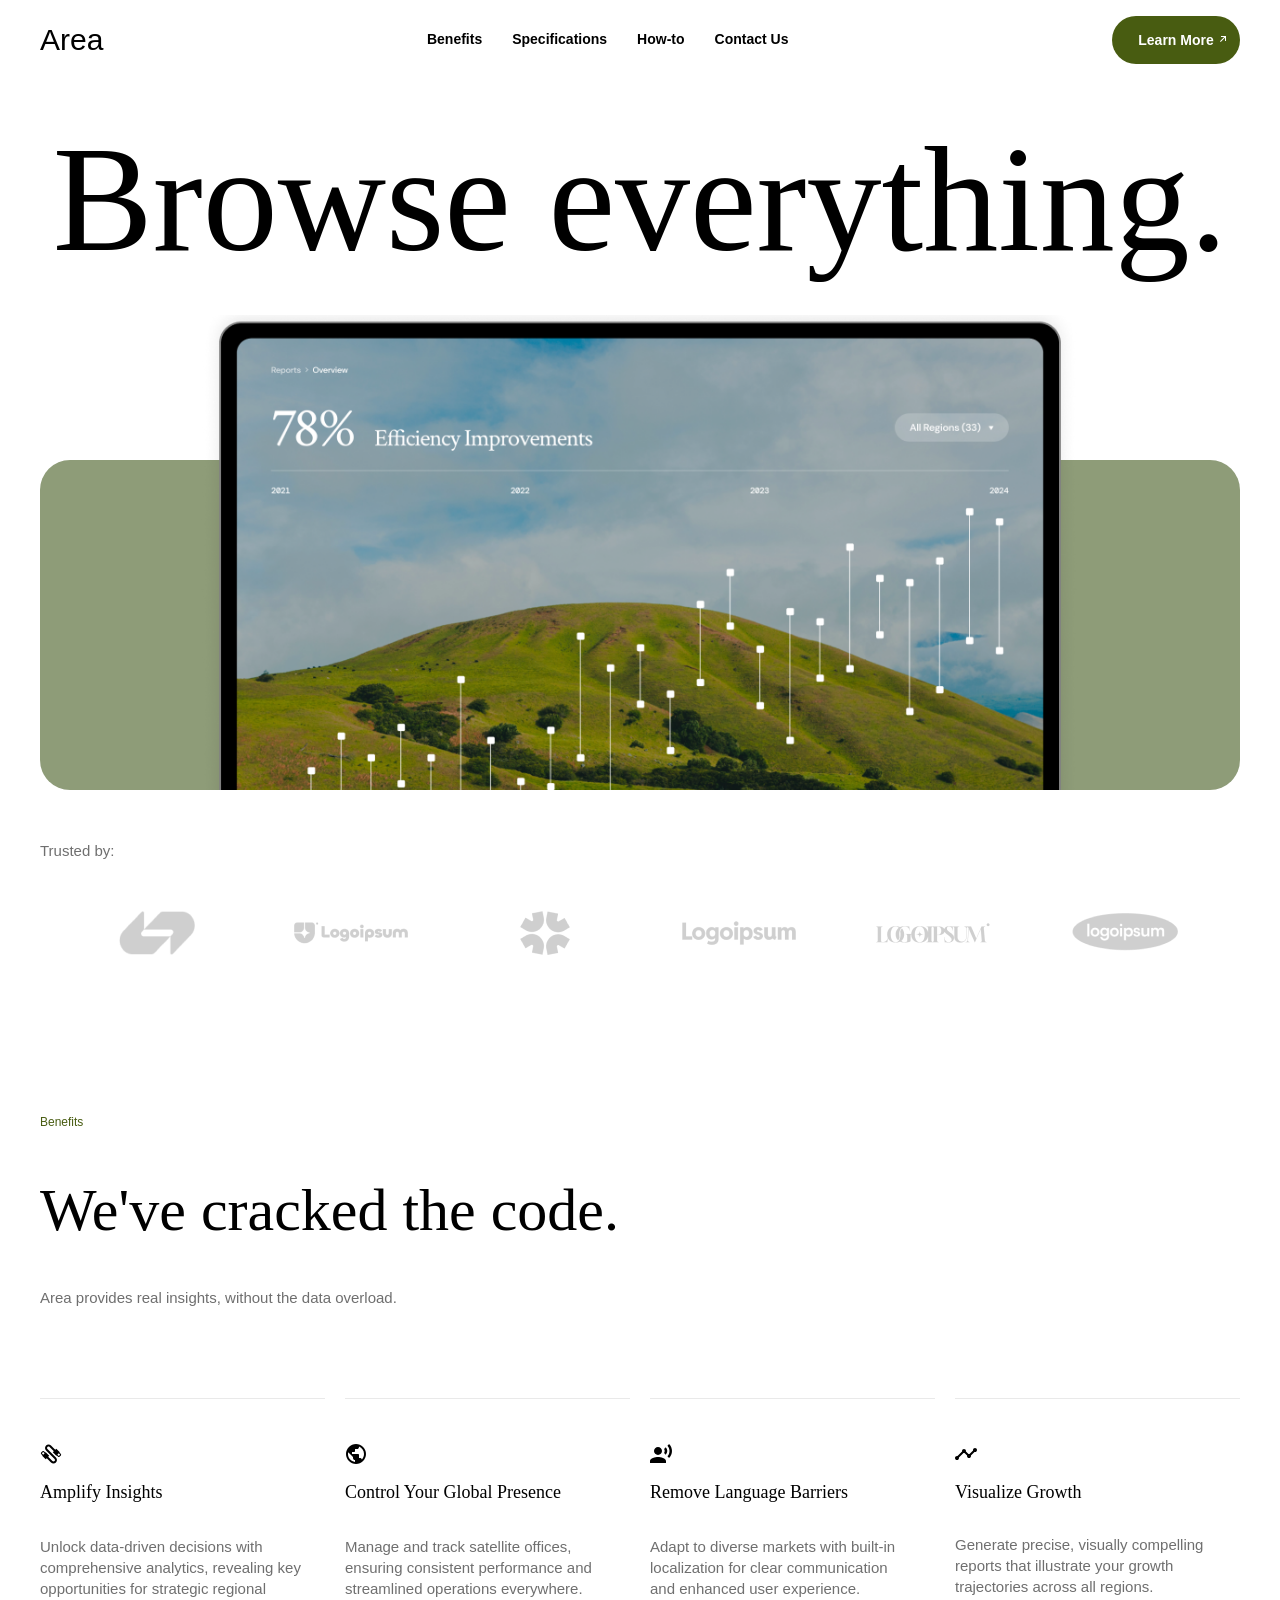
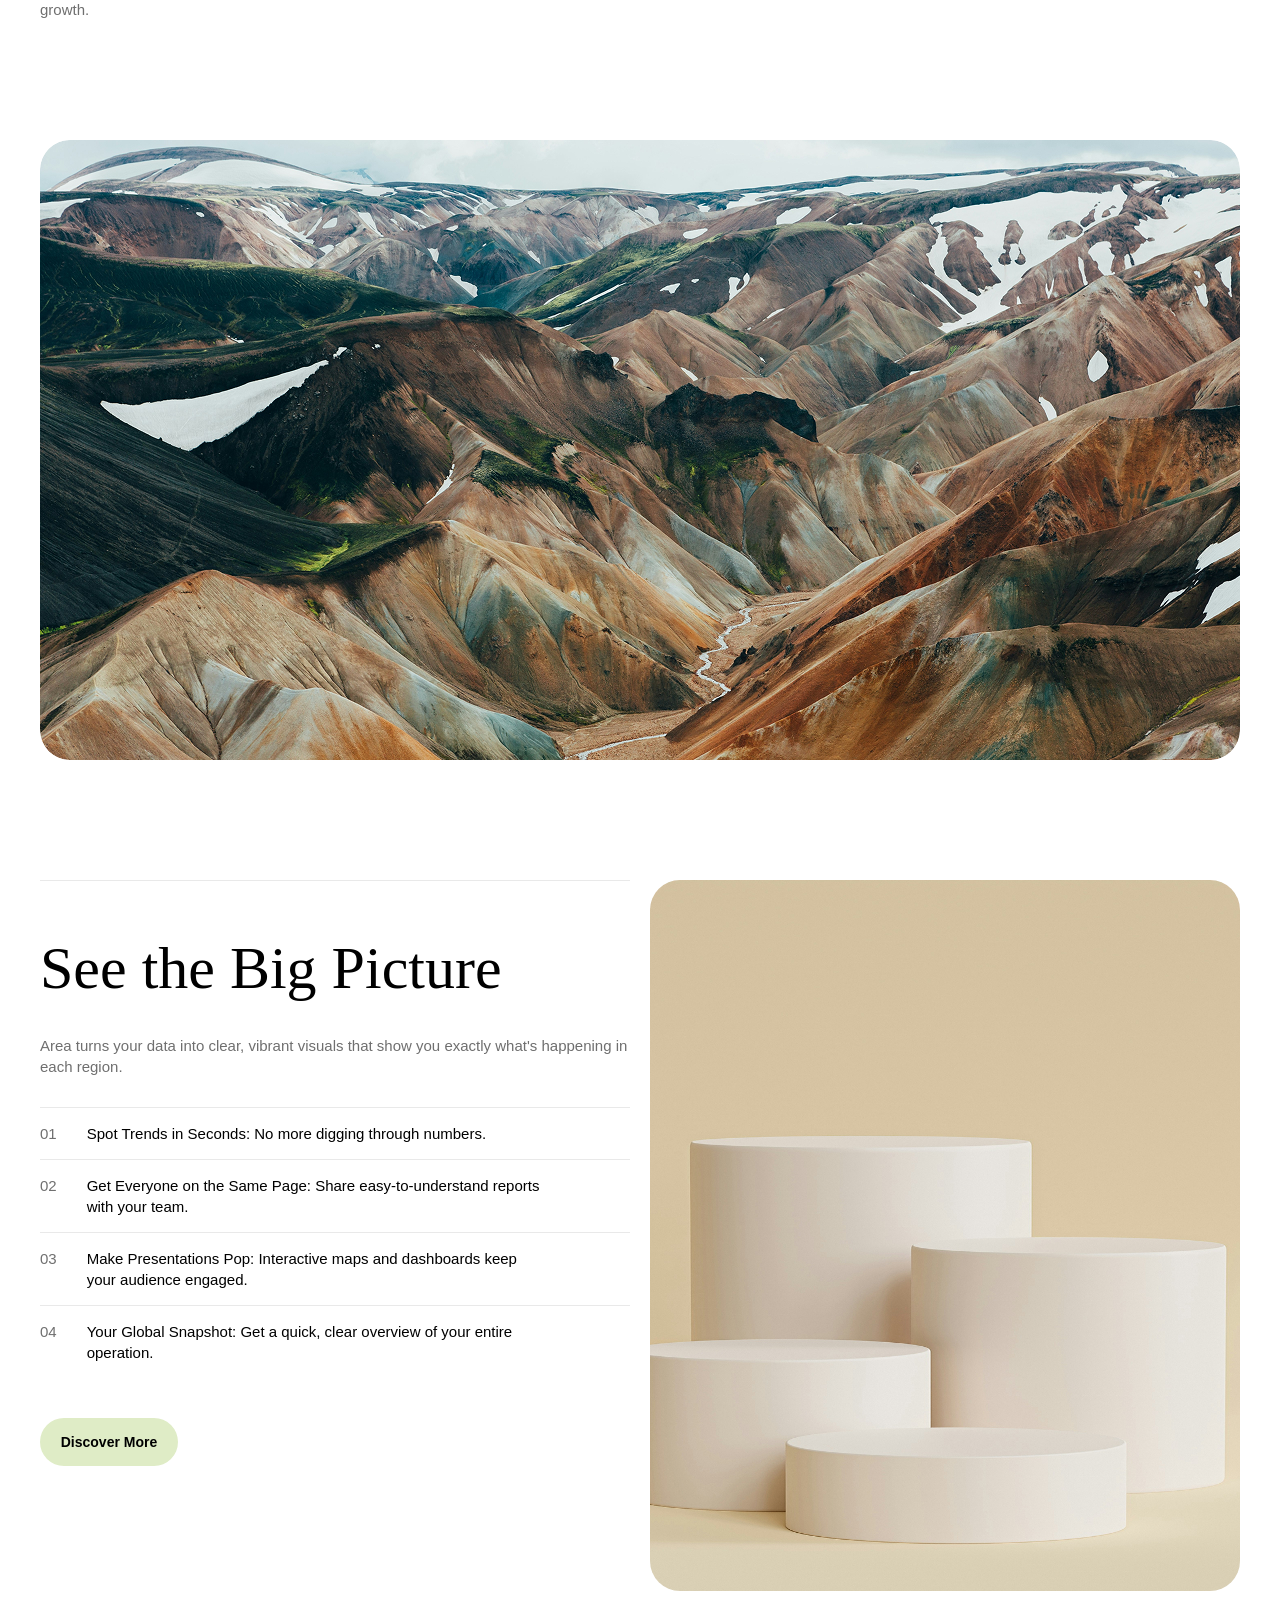
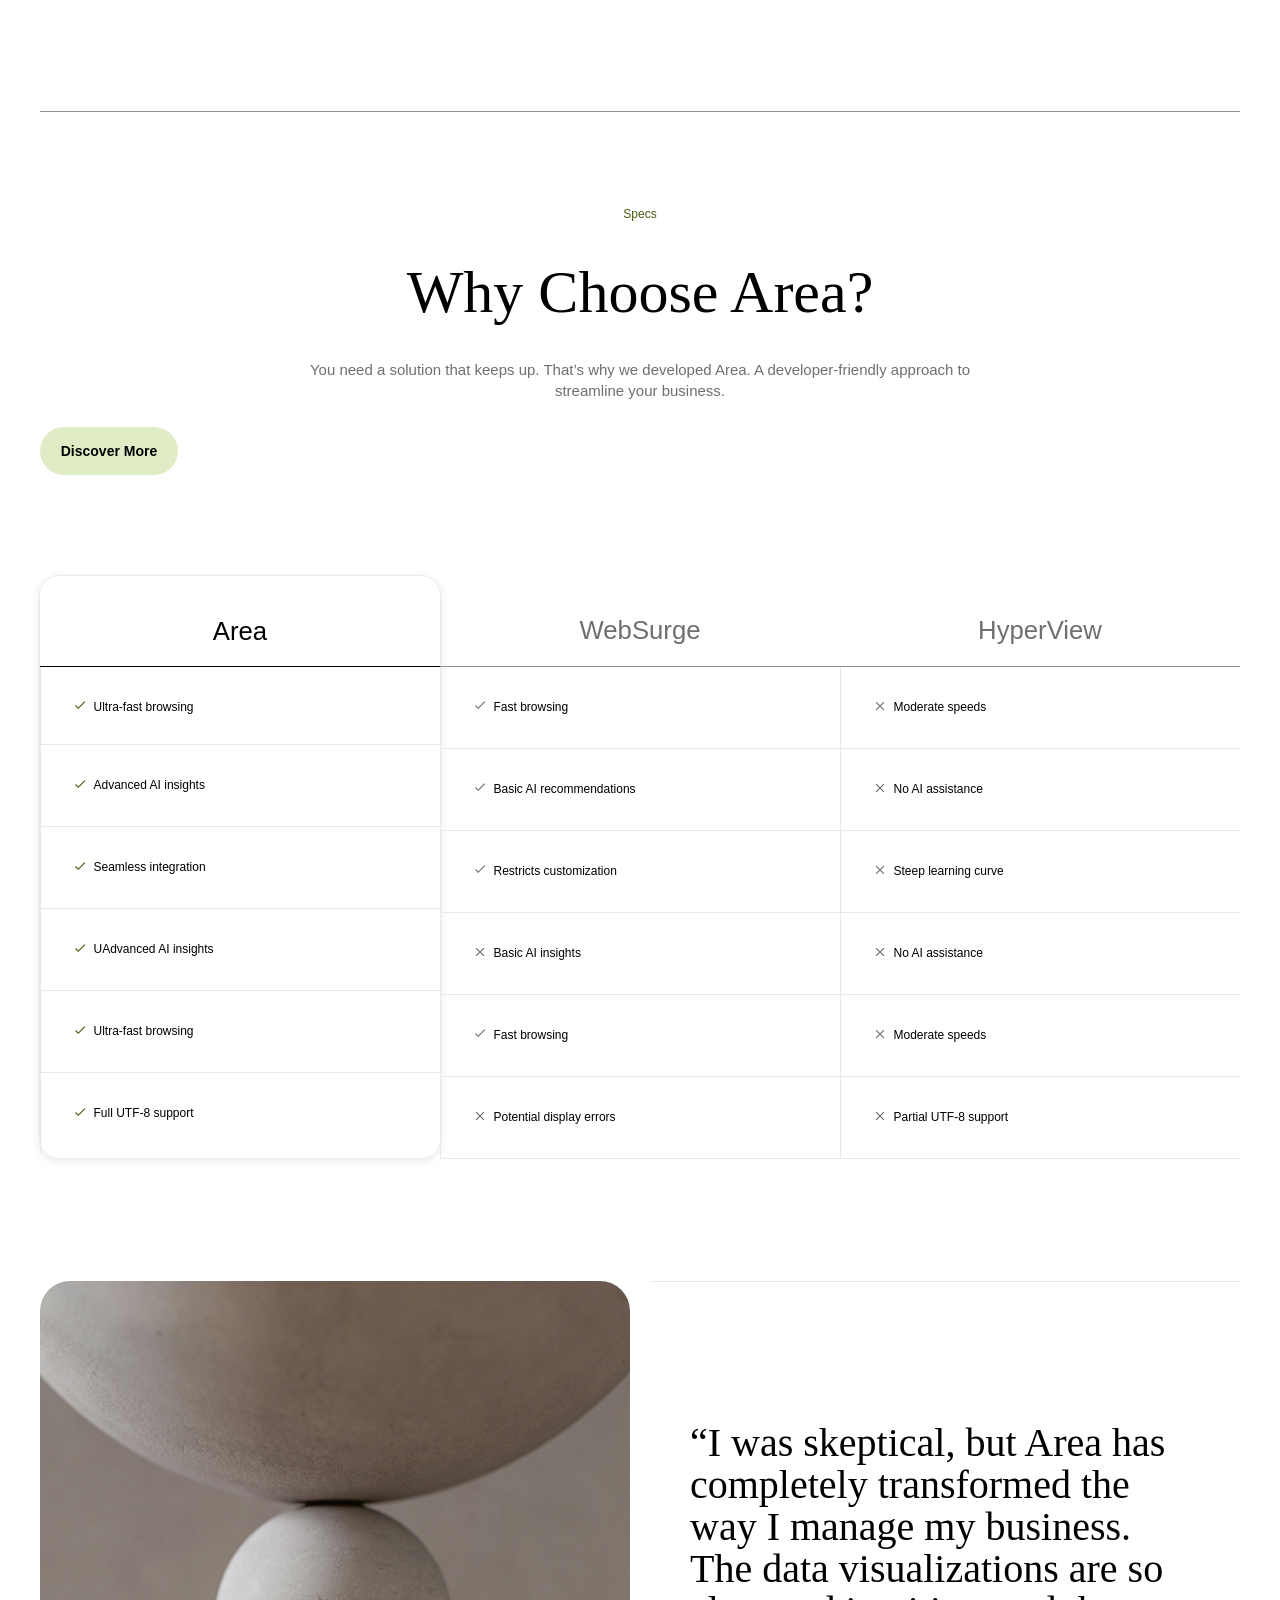
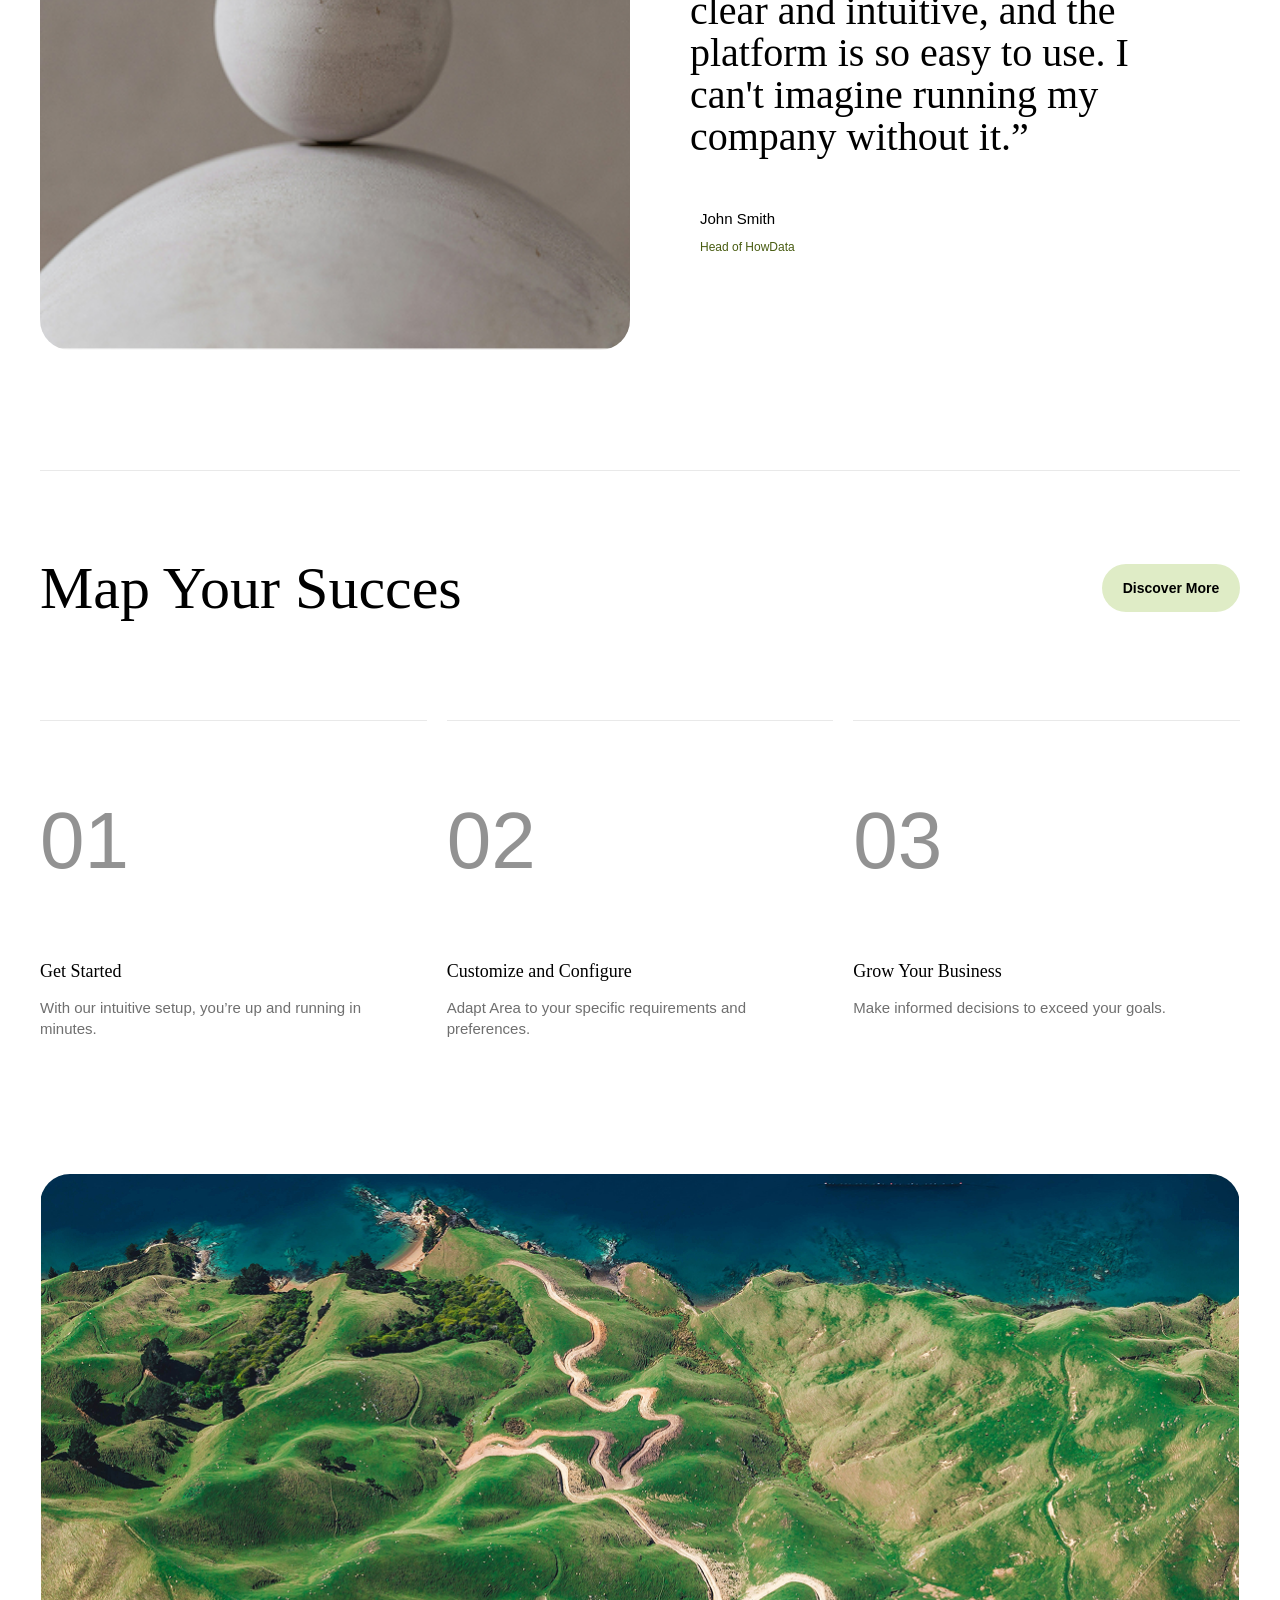
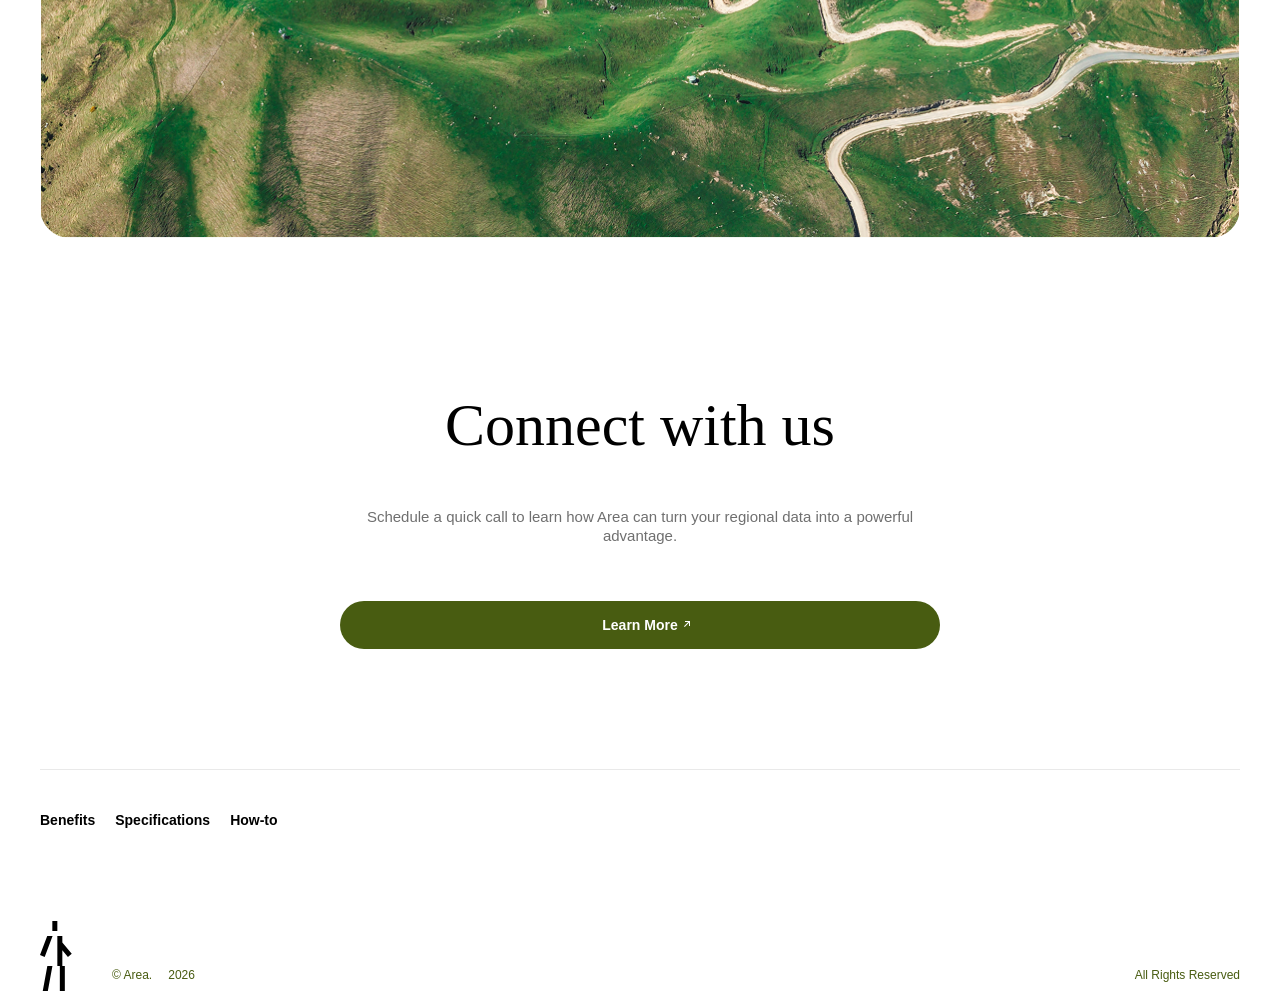
==== commit b766a268: "create burger-menu and responsive layout has been added" ====
--- a/index.html
+++ b/index.html
@@ -15,28 +15,37 @@
   <div class="wrapper">
     <header class="header">
       <section class="header-top">
+        <div class="overlay" id="headerOverlay"></div>
         <div class="container">
           <article class="header-top--inner">
             <section class="header-top--logo"><a href="/">Area</a></section>
-            <nav class="header-top--nav">
+            <nav class="header-top--nav" id="headerNav">
               <ul class="header-top--nav-list">
                 <li class="header-top--nav-list--item" id="linkBenefits">
-                  <a href="#">Benefits</a>
+                  <a href="#benefits">Benefits</a>
                 </li>
                 <li class="header-top--nav-list--item" id="linkSpecifications">
-                  <a href="#">Specifications</a>
+                  <a href="#specs">Specifications</a>
                 </li>
                 <li class="header-top--nav-list--item" id="linkHow-to">
-                  <a href="#">How-to</a>
+                  <a href="#steps">How-to</a>
                 </li>
                 <li class="header-top--nav-list--item" id="linkContactUs">
-                  <a href="#">Contact Us</a>
+                  <a href="#contact">Contact Us</a>
                 </li>
               </ul>
+              <section class="header-top--btn btn" id="mobileBtn">
+              <a href="#" class="header-top--btn-link link">Learn More</a>
+            </section>
             </nav>
-            <section class="header-top--btn btn">
+            <section class="header-top--btn btn" id="desktopBtn">
               <a href="#" class="header-top--btn-link link">Learn More</a>
             </section>
+            <button class="header-top--burger" id="header-top--burger">
+              <div class="header-top--burger-line header-top--burger-line1"></div>
+              <div class="header-top--burger-line header-top--burger-line2"></div>
+              <div class="header-top--burger-line header-top--burger-line3"></div>
+            </button> 
           </article>
         </div>
       </section>
@@ -76,7 +85,7 @@
       </section>
     </header>
     <main class="main">
-      <section class="benefits">
+      <section class="benefits" id="benefits">
         <div class="container">
           <article class="benefits-inner">
             <p class="benefits-caption caption">Benefits</p>
@@ -152,7 +161,7 @@
           </article>
         </div>
       </section>
-      <section class="specs">
+      <section class="specs" id="specs">
         <div class="container">
           <article class="specs-inner">
             <p class="specs-caption caption">Specs</p>
@@ -179,7 +188,7 @@
                       support</li>
                   </ul>
                 </li>
-                <li class="specs-content--list-item">
+                <li class="specs-content--list-item specs-content--list-item2">
                   <h3 class="specs-content--list-item--title">WebSurge</h3>
                   <ul class="specs-content--list-item--list">
                     <li class="specs-content--list-item--list-item">Fast browsing</li>
@@ -192,7 +201,7 @@
                       Potential display errors</li>
                   </ul>
                 </li>
-                <li class="specs-content--list-item">
+                <li class="specs-content--list-item specs-content--list-item3">
                   <h3 class="specs-content--list-item--title">HyperView</h3>
                   <ul class="specs-content--list-item--list">
                     <li class="specs-content--list-item--list-item" id="specs-content--list-item--list-itemNon">Moderate
@@ -229,7 +238,7 @@
           </article>
         </div>
       </section>
-      <section class="steps">
+      <section class="steps" id="steps">
         <div class="container">
           <article class="steps-inner">
             <section class="steps-title">
@@ -259,7 +268,7 @@
           </article>
         </div>
       </section>
-      <section class="contact">
+      <section class="contact" id="contact">
         <div class="container contact-container">
           <article class="contact-inner">
             <h2 class="contact-title">Connect with us</h2>
@@ -276,19 +285,20 @@
           <nav class="footer-nav">
             <ul class="footer-nav--list">
               <li class="footer-nav--list-item">
-                <a href="#" class="footer-nav--list-item--link">Benefits</a>
+                <a href="#benefits" class="footer-nav--list-item--link">Benefits</a>
               </li>
               <li class="footer-nav--list-item">
-                <a href="#" class="footer-nav--list-item--link">Specifications</a>
+                <a href="#specs" class="footer-nav--list-item--link">Specifications</a>
               </li>
               <li class="footer-nav--list-item">
-                <a href="#" class="footer-nav--list-item--link">How-to</a>
+                <a href="#steps" class="footer-nav--list-item--link">How-to</a>
               </li>
             </ul>
           </nav>
           <section class="footer-text">
             <a class="footer-text--logo" href="#top"><img src="images/icons/Logo.svg" alt=""></a>
-            <p class="footer-text--copyright">© Area. 2026</p>
+            <p class="footer-text--copyright">© Area. </p>
+            <p class="footer-text--copyright footer-text--copyright2">2026</p>
             <p class="footer-text--rights">All Rights Reserved</p>
           </section>
         </article>
--- a/css/style.css
+++ b/css/style.css
@@ -5,8 +5,18 @@
   font-family: var(--font-family);
   line-height: 140%;
   letter-spacing: -0.5%;
-}
-
+  scroll-behavior: smooth;
+}
+.overlay{
+  z-index: -100;
+  background-color: #000;
+  width: 100vw;
+  height: 100vh;
+  position: fixed;
+  opacity: 0;
+  top: 0;
+  left: 0;
+}
 .wrapper{
   min-height: 100vh;
 }
@@ -57,7 +67,7 @@
   justify-content: space-between;
   align-items: center;
   margin-top: 1rem;
-
+  position: relative;
 }
 
 .header-top--logo{
@@ -80,6 +90,9 @@
 .header-top--btn-link{
   padding: 14px 24px;
   color: #ffffff;
+}
+#mobileBtn{
+  display: none;
 }
 
 .header-top--btn-link::after{
@@ -97,6 +110,45 @@
 .header-top--btn-link:hover::after{
   top: 21%;
 }
+.header-top--burger{
+  display: none;
+  border: none;
+  width:40px;
+  height: 40px;
+  flex-direction: column;
+  justify-content: space-between;
+  align-items: center;
+  padding: 12px 3px;
+  background-color: #ffffff;
+  cursor: pointer;
+  transition: .3s;
+  border-radius: 20px;
+  right: 33px;
+  position: fixed;
+}
+.header-top--burger-line{
+  width: 18px;
+  border-radius: 1px;
+  height: 2px;
+  background-color: #000;
+  transition: 0.4s ease;
+  transform-origin:center ;
+}
+
+.active .header-top--burger-line1{
+  transform: rotate(45deg) translate( 5px,5px);
+  width: 24px;
+}
+.active .header-top--burger-line2{
+  transform: scale(0);
+}
+.active .header-top--burger-line3{
+  transform: rotate(-45deg) translate(5px, -4px);
+  width: 24px;
+}
+
+
+
 .header-body{
   padding-bottom: 8.66rem;
 }
@@ -116,7 +168,7 @@
   display: flex;
   width: auto;
   height: 24rem;
-  padding-top: clamp(2rem,9vw,8rem);
+  padding-top: clamp(3rem,9vw,8rem);
   position: relative;
   overflow: hidden;
   margin-bottom: 50px;
@@ -134,12 +186,12 @@
 
 .header-body--content-color--block{
   position: absolute;
-  height: 24rem;
+  height: 22rem;
   background-color: #8E9C78;
   border-radius: 30px;
   width: 100%;
   z-index: -1;
-  
+  bottom: 0;
 }
 
 .header-body--company-list{
@@ -349,7 +401,7 @@
   text-align: center;
   max-width: 720px;
   display: inline-block;
-  margin-left: 20%;
+  margin: 0 20%;
 }
 
 .specs-btn{
@@ -371,6 +423,7 @@
 
 .specs-content--list-item{
   justify-self: center;
+  width: 100%;
 }
 .specs-content--list-item--Area{
   border: solid 1px #E9E9E9;
@@ -387,7 +440,7 @@
   font-size: 25.71px;
   font-family: var(--second-family);
   color: #6F6F6F;
-  width: 400px;
+  width: 100%;
   padding: 40px 0 20px 0;
 }
 
@@ -513,6 +566,7 @@
   width: 138px;
   height: 48px;
   justify-self: center;
+
 }
 
 .steps-list {
@@ -572,14 +626,13 @@
 /* ---------------- Contact ------------------ */
 
 .contact-inner{
-  width: 600px;
+  max-width: 600px;
   margin: 0 auto;
   padding: 120px 0 ;
   text-align: center;
   gap: 40px;
   display: flex;
   flex-direction: column;
-
 }
 .contact-title{
   font-size: 60px;
@@ -598,7 +651,8 @@
 }
 .contact-btn--link{
   color: #ffffff;
-  padding: 14px 260px;
+  padding: 14px auto;
+  width: 86px;
 }
 .contact-btn--link::after{
   content: "";
@@ -645,9 +699,12 @@
   position: relative;
 }
 .footer-text--copyright{
-  position: absolute;
-  bottom: 0;
-  left: 4%;
+  display: inline-block;
+  margin-top: auto;
+  margin-left: 40px;
+}
+.footer-text--copyright2{
+  margin-left: 16px;
 }
 .footer-text--rights{
   position: absolute;
@@ -663,6 +720,7 @@
     grid-template-columns: repeat(2, 1fr); 
   }
 }
+
 @media(max-width:920px){
   .specs-quote--blockquote{
   margin-top: 0px;
@@ -671,6 +729,20 @@
     margin-top: 10px;
   }
 }
+@media(max-width:815px){
+  .specs-content--list {
+    display: grid;
+    grid-template-columns: 1fr 1fr;    /* две колонки для второго и третьего */
+  }
+  .specs-content--list-item--list{
+    border: solid 1px #E9E9E9;
+  }
+  .specs-content--list-item--list-Area{
+    border: solid 0px #E9E9E9; ;
+  }
+  
+}
+
 @media(max-width:745px){
   .specs-quote--block{
     margin-bottom: 20px;
@@ -685,12 +757,78 @@
     flex-wrap: wrap;
   }
 }
+
 @media(max-width:679px){
+  #desktopBtn{
+    display: none;
+  }
+  #mobileBtn{
+    display: flex;
+    margin-bottom: 20px;
+    margin-right: 2rem;
+  }
+  .overlay.active{
+    opacity: 20%;
+    z-index: 4;
+
+  }
+  .header-top--nav{
+    right: 0;
+    top: 0;
+    transform: translateX(100%);
+    display: flex;
+    position: fixed;
+    flex-direction: column;
+    transition: 0.4s ease-in-out;
+    justify-content: space-between;
+    background-color: #ffffff;
+    align-items: center;
+    z-index: 5;
+    border-radius: 20px 0 20px 20px;
+    width: 200px;
+    height: 22rem;
+    box-shadow: 0 8px 16px rgba(0,0,0,0.1);
+  }
+
+  .header-top--nav.active {
+  transform: translateX(0);
+  }
+
+  .header-top--nav-list {
+    flex-direction: column;
+    margin-right: 2rem;
+    align-items: center;
+    margin-top: 30%;
+  }
+  
+  .header-top--burger{
+    display: flex;
+    z-index: 6;
+  }
+  .benefits-title{
+    font-size: 50px;
+  }
   .benefits-list{
     grid-template-columns: 1fr; 
   }
-}
+  .benefits-content--text-title{
+    font-size: 50px;
+  }
+  .specs-quote--blockquote-quote{
+    font-size: 32px;
+  }
+  .steps-title{
+    flex-direction: column;
+    justify-content: center;
+    align-items: start;
+    margin-bottom: 80px;
+  }
+}
+
 @media(max-width:480px){
+  .header-body--title{
+    font-size: 76px;
+  }
   .benefits-content--block{
     max-height: 385px;
     max-width: 311px;
@@ -699,4 +837,22 @@
   .benefits-content--text{
     margin-bottom: 80px;
   }
-}
+  .specs-title{
+    font-size: 50px;
+  }
+  .specs-content--list {
+    grid-template-columns: 1fr ;   /* две колонки для второго и третьего */
+  }
+  .steps-title--text{
+    font-size: 50px;
+    text-align: left;
+  }
+  .contact-title{
+    font-size: 50px;
+  }
+  .footer-nav--list{
+    flex-direction: column;
+  }
+
+  
+}
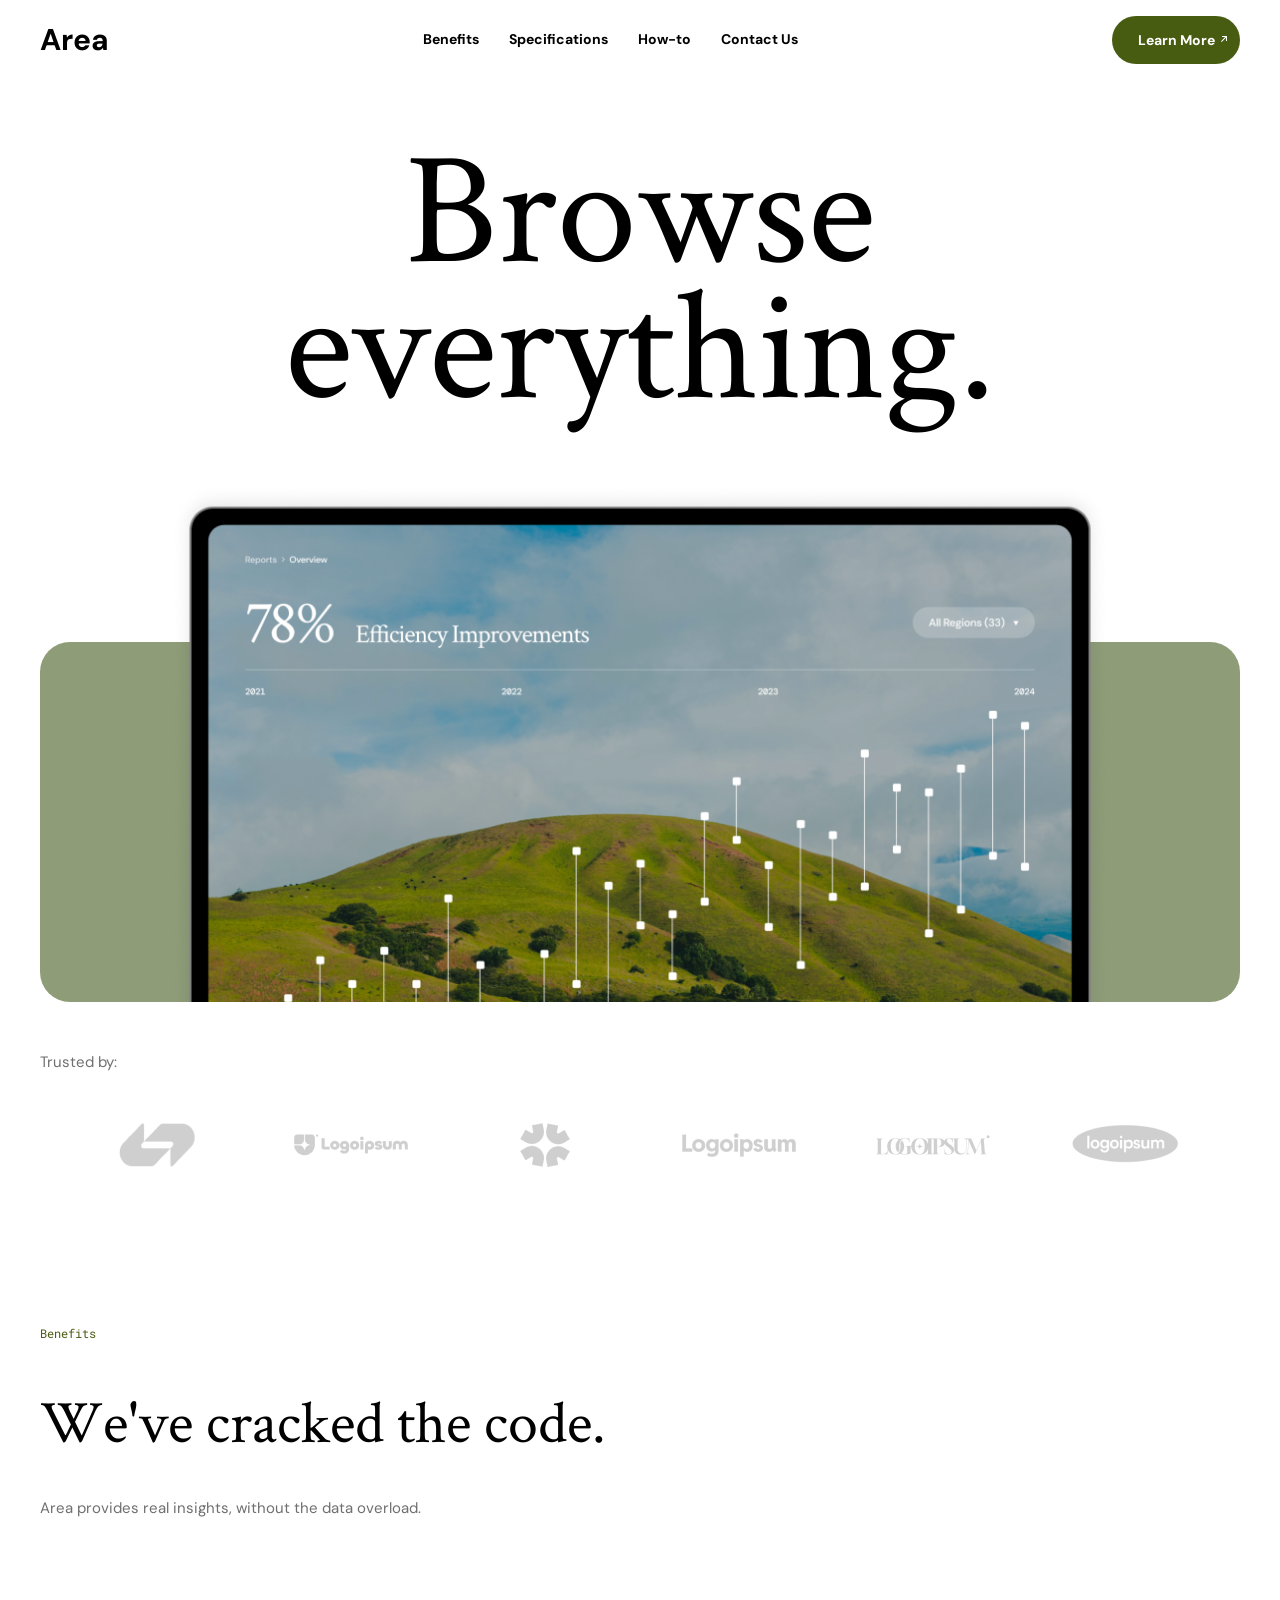
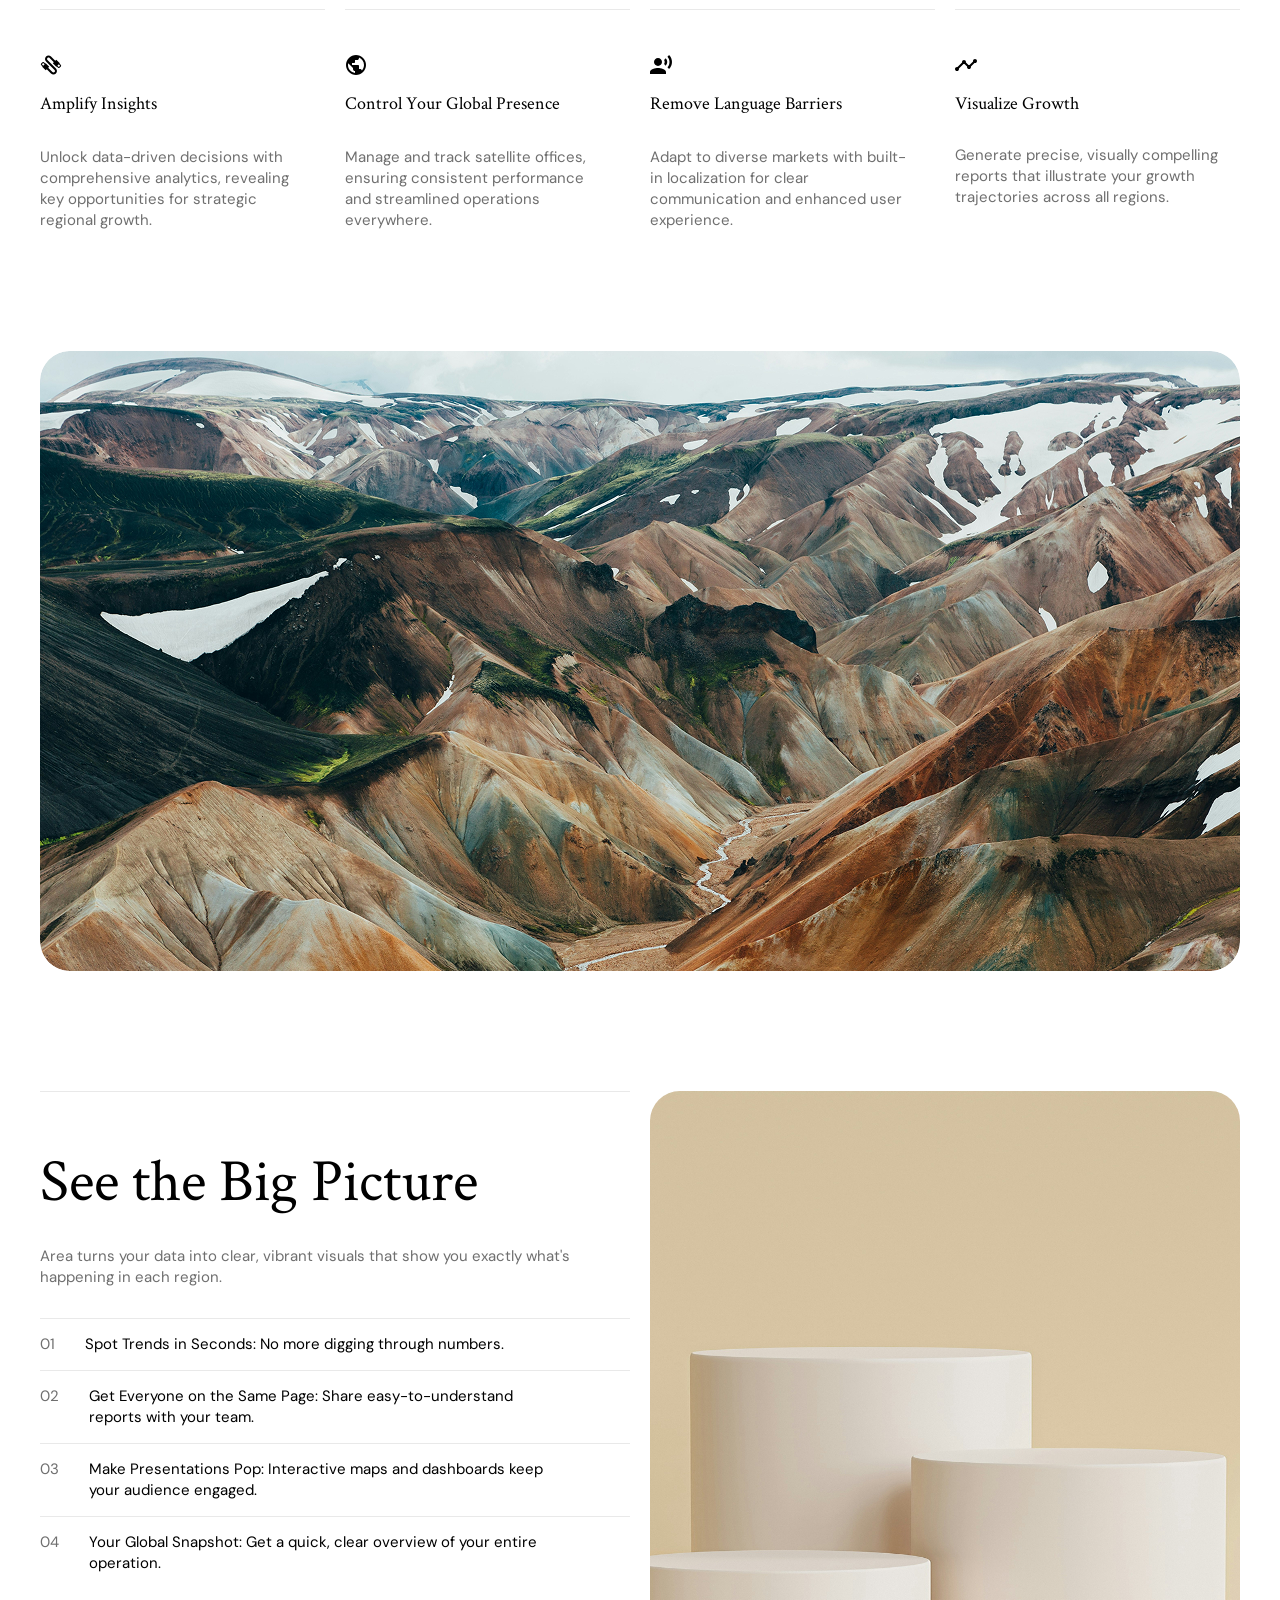
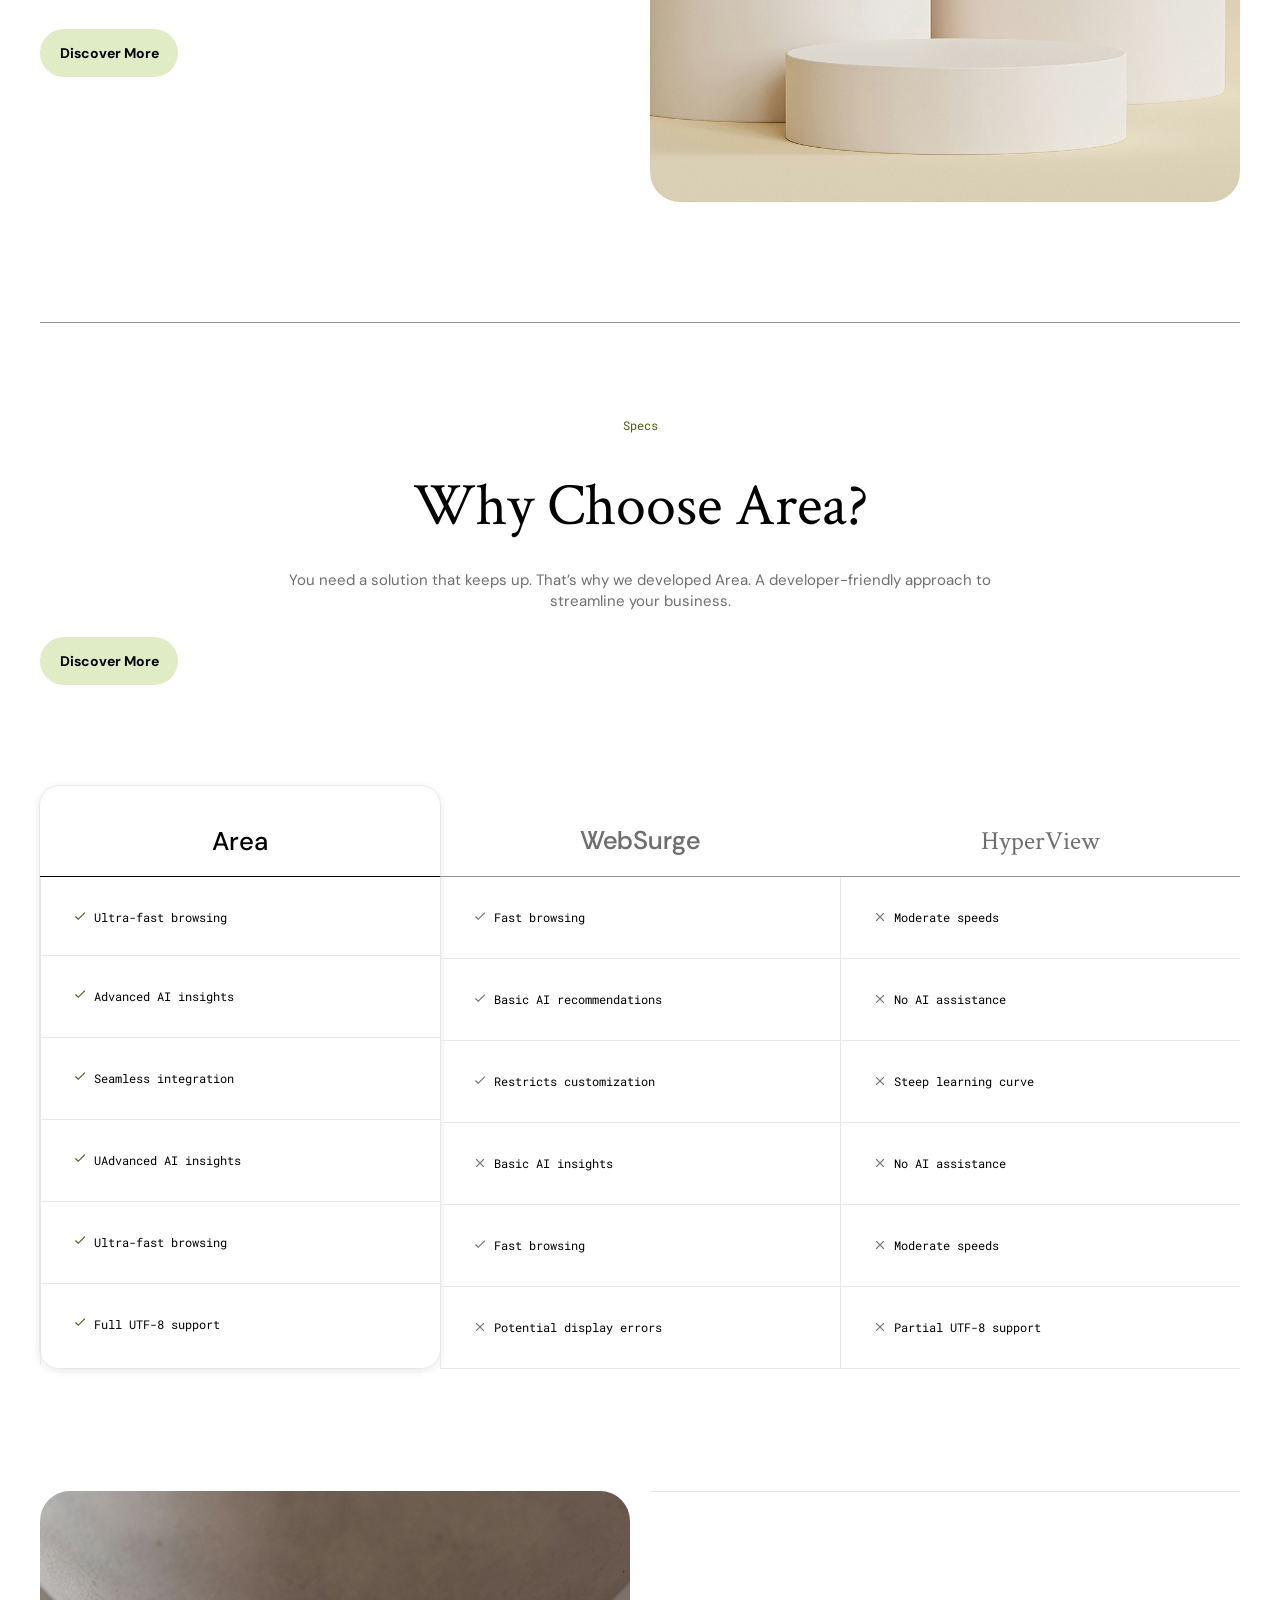
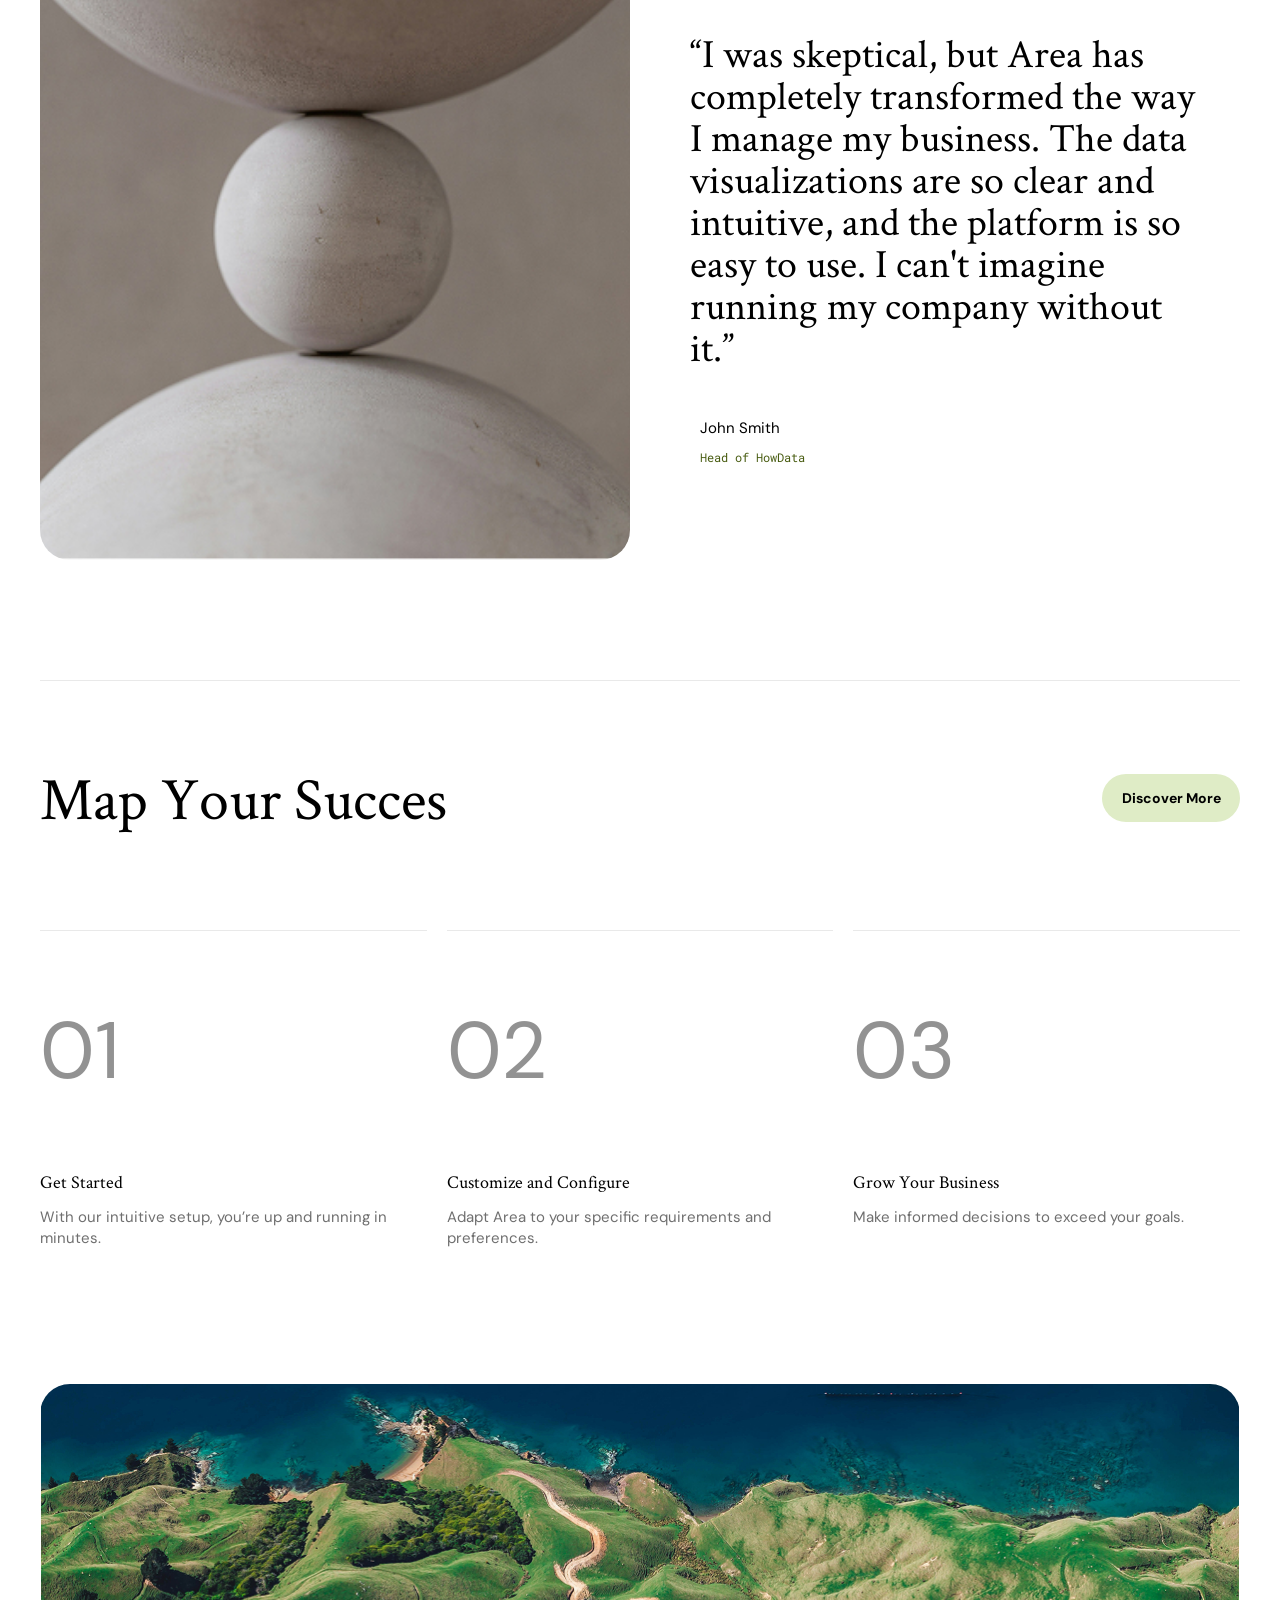
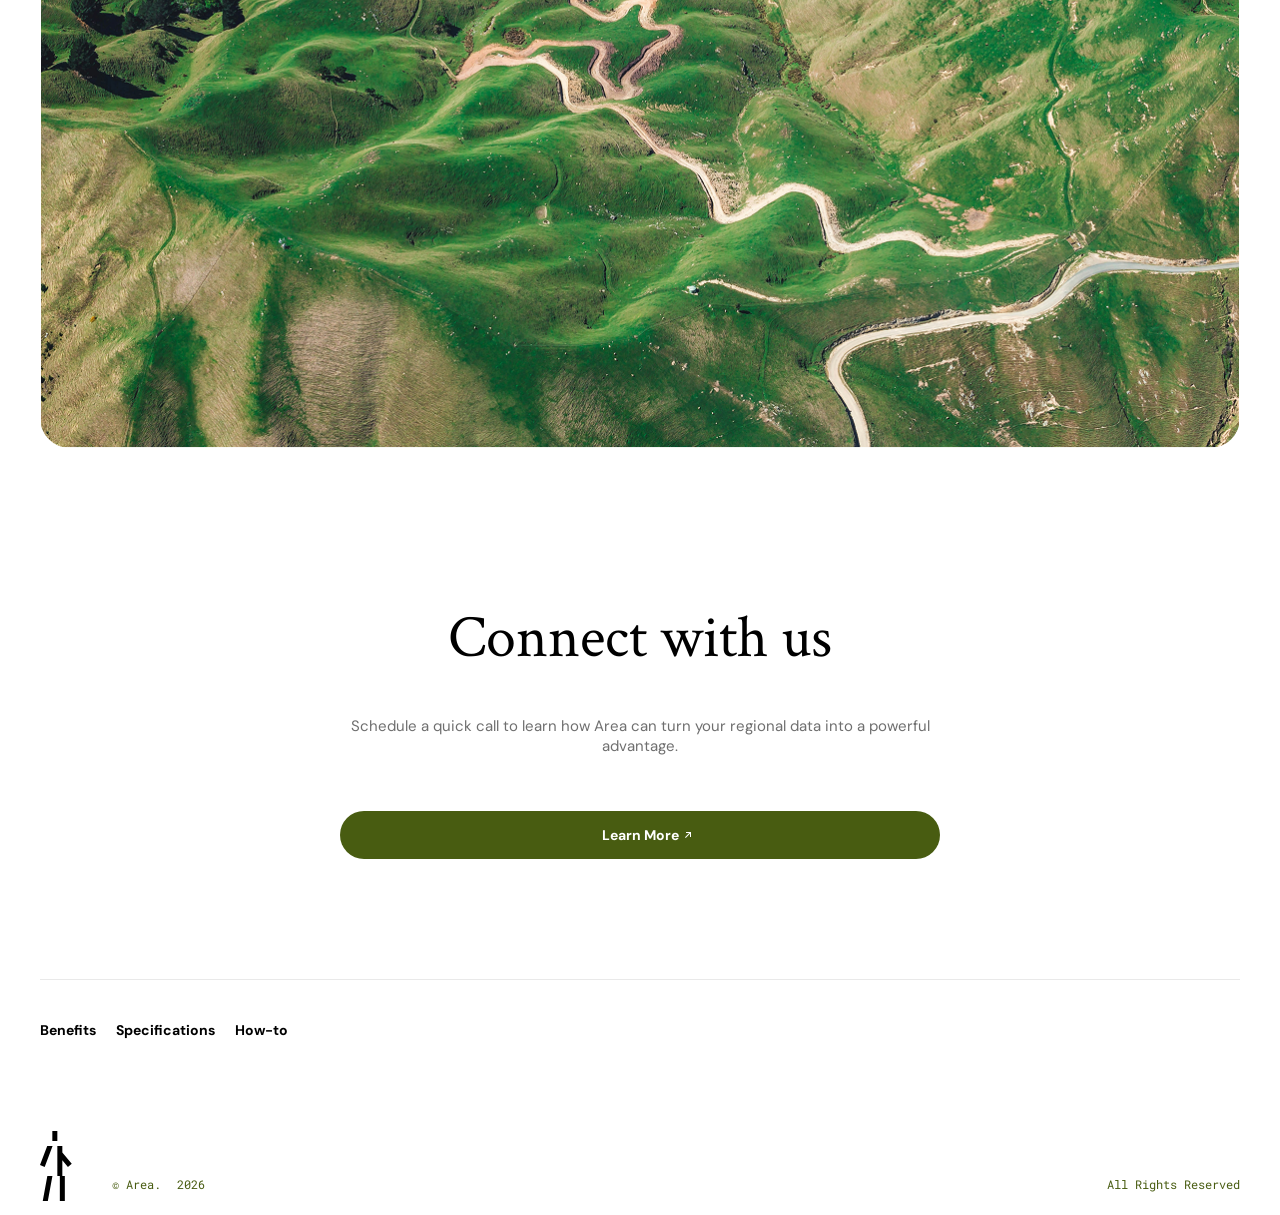
==== commit e28cc132: "Refinement of fonts" ====
--- a/index.html
+++ b/index.html
@@ -5,9 +5,10 @@
   <meta charset="UTF-8">
   <meta name="viewport" content="width=device-width, initial-scale=1.0">
   <title>Area</title>
+  <link rel="stylesheet" href="css/fonts.css">
   <link rel="stylesheet" href="css/style.css">
-  <link rel="stylesheet" href="css/fonts.css">
   <link rel="stylesheet" href="css/reset.css">
+
   <script src="script.js" defer></script>
 </head>
 
@@ -35,8 +36,8 @@
                 </li>
               </ul>
               <section class="header-top--btn btn" id="mobileBtn">
-              <a href="#" class="header-top--btn-link link">Learn More</a>
-            </section>
+                <a href="#" class="header-top--btn-link link">Learn More</a>
+              </section>
             </nav>
             <section class="header-top--btn btn" id="desktopBtn">
               <a href="#" class="header-top--btn-link link">Learn More</a>
@@ -45,7 +46,7 @@
               <div class="header-top--burger-line header-top--burger-line1"></div>
               <div class="header-top--burger-line header-top--burger-line2"></div>
               <div class="header-top--burger-line header-top--burger-line3"></div>
-            </button> 
+            </button>
           </article>
         </div>
       </section>
--- a/css/fonts.css
+++ b/css/fonts.css
@@ -1,36 +1,78 @@
-:root{
-  --font-family: "CrimsonText",serif;
-  --second-family: "DMSans", sans-serif;
+:root {
+  --font-family: "Crimson Text", serif;
+  --second-family: "DMSans-Regular", sans-serif;
   --third-family: "RobotoMono", sans-serif;
+  --fourth-family: "DMSans-Bold", sans-serif; 
+  --fifth-family: "DMSans-Medium", sans-serif;
+  --sixth-family:"RedditMono", sans-serif;
+  --seventh-family:"RethinkSans", sans-serif;
+
 }
 
 @font-face {
-  font-family: var(--font-family);
+  font-family: 'Crimson Text';   /* явно, как в :root */
   font-weight: 400;
   font-style: normal;
-  src: local('CrimsonText')
-    url("//fonts/CrimsonText-Regular.woff2"),
-    url("//fonts/CrimsonText-Regular.woff"),
-    url("//fonts/CrimsonText-Regular.otf");
-    font-display: swap;
+  src: local('☺'),    
+       url('../fonts/CrimsonText-Regular.woff2') format('woff2'),
+       url('../fonts/CrimsonText-Regular.woff') format('woff'),
+       url('../fonts/CrimsonText-Regular.otf') format('opentype');
+  font-display: swap;
+}
+
+@font-face {
+  font-family: "DMSans-Regular";
+  font-weight: 400;
+  font-style: normal;
+  src: local('☺'),    
+       url('../fonts/DMSans-Regular.woff') format('woff2'),
+       url('../fonts/DMSans-Regular.woff') format('woff');
+  font-display: swap;
 }
 @font-face {
-  font-family: var(--second-family);
+  font-family: "DMSans-Medium";
+  font-weight: 500;
+  font-style: normal;
+  src: local('☺'),    
+       url('../fonts/DMSans-Medium.woff2') format('woff2'),
+       url('../fonts/DMSans-Medium.woff') format('woff');
+  font-display: swap;
+}
+@font-face {
+  font-family: "DMSans-Bold";
+  font-weight: 700;
+  font-style: normal;
+  src: local('☺'),    
+       url('../fonts/DMSans-Bold.woff2') format('woff2'),
+       url('../fonts/DMSans-Bold.woff') format('woff');
+  font-display: swap;
+}
+
+@font-face {
+  font-family: "RobotoMono";
   font-weight: 400;
   font-style: normal;
-  src: local('DMSans')
-    url("//fonts/DMSans_36pt-Regular.woff2"),
-    url("//fonts/DMSans_36pt-Regular.woff"),
-    url("//fonts/DMSans_36pt-Regular.otf");
-    font-display: swap;
+  src: local('☺'),    
+       url('../fonts/RobotoMono-Regular.woff2') format('woff2'),
+       url('../fonts/RobotoMono-Regular.woff') format('woff'),
+       url('../fonts/RobotoMono-Regular.otf') format('opentype');
+  font-display: swap;
 }
 @font-face {
-  font-family: var(--third-family);
-  font-weight: 400;
+  font-family: "RedditMono";
+  font-weight: 500;
   font-style: normal;
-  src: local('RobotoMono')
-    url("//fonts/RobotoMono-Regular.woff2"),
-    url("//fonts/RobotoMono-Regular.woff"),
-    url("//fonts/RobotoMono-Regular.otf");
-    font-display: swap;
+  src: local('☺'),    
+       url('../fonts/RedditMono-Medium.woff2') format('woff2'),
+       url('../fonts/RedditMono-Medium.woff') format('woff');
+  font-display: swap;
+}
+@font-face {
+  font-family: "RethinkSans";
+  font-weight: 500;
+  font-style: normal;
+  src: local('☺'),    
+       url('../fonts/RethinkSans-Medium.woff2') format('woff2'),
+       url('../fonts/RethinkSans-Medium.woff') format('woff');
+  font-display: swap;
 }
--- a/css/style.css
+++ b/css/style.css
@@ -1,4 +1,3 @@
-
 
 html{
   font-size: 15px;
@@ -55,7 +54,7 @@
   position:relative;
   transition: .3s;
   letter-spacing: -2.5%;
-  font-family: var(--second-family);
+  font-family: var(--fourth-family);
   font-size: 14px;
   letter-spacing: -2.5%;
   font-weight: bold;
@@ -71,14 +70,14 @@
 }
 
 .header-top--logo{
-  font-family: var(--second-family);
+  font-family: var(--fourth-family);
   font-weight: medium;
   font-size: 30px;
 }
 .header-top--nav-list{
   display: flex;
   gap: 2rem;
-  font-family: var(--second-family);
+  font-family: var(--fourth-family);
   font-size: 14px;
   font-weight: bold;
   letter-spacing: -2.5%;
@@ -155,20 +154,20 @@
 
 .header-body--title{
   text-align: center;
-  font-size: clamp(6rem, 14.5vw, 10rem);
+  font-size: 160px;
   font-family: var(--font-family);
   font-weight: 400;
   line-height: 85%;
   letter-spacing: -5%;
   margin: 72px 0 99px 0;
-  margin-bottom: clamp(3rem, 4vw, 6.25rem);
+  margin-bottom: 80px;
 }
 
 .header-body--content{
   display: flex;
   width: auto;
   height: 24rem;
-  padding-top: clamp(3rem,9vw,8rem);
+  padding-top: clamp(3rem,12vw,12rem);
   position: relative;
   overflow: hidden;
   margin-bottom: 50px;
@@ -178,15 +177,15 @@
 
 .header-body--content-image{
 
-  width: clamp(650px, 70vw, 870px);
-  height: clamp(453px, 50vw, 608px);
-  transform: scale(1.01);
+  width: clamp(650px, 70vw, 907px);
+  height: clamp(453px, 50vw, 644px);
+  transform: scale(1.05);
 
 }
 
 .header-body--content-color--block{
   position: absolute;
-  height: 22rem;
+  height: 24rem;
   background-color: #8E9C78;
   border-radius: 30px;
   width: 100%;
@@ -438,7 +437,6 @@
   line-height: 120%;
   letter-spacing: -8%;
   font-size: 25.71px;
-  font-family: var(--second-family);
   color: #6F6F6F;
   width: 100%;
   padding: 40px 0 20px 0;
@@ -446,9 +444,15 @@
 
 .specs-content--list-item--title-Area{
   border-bottom: 1px #000 solid;
-  font-family: var(--second-family);
+  font-family: var(--fifth-family);
   color: #000000;
   padding-bottom: 19px;
+}
+.specs-content--list-item2{
+  font-family: var(--seventh-family);
+}
+.specs-content--list-item3{
+  font-family: var(--six-family);
 }
 
 
@@ -679,7 +683,7 @@
 }
 
 .footer-nav--list-item{
-  font-family: var(--second-family);
+  font-family: var(--fourth-family);
   font-weight: bold;
   letter-spacing: -2.5%;
   font-size: 14px;
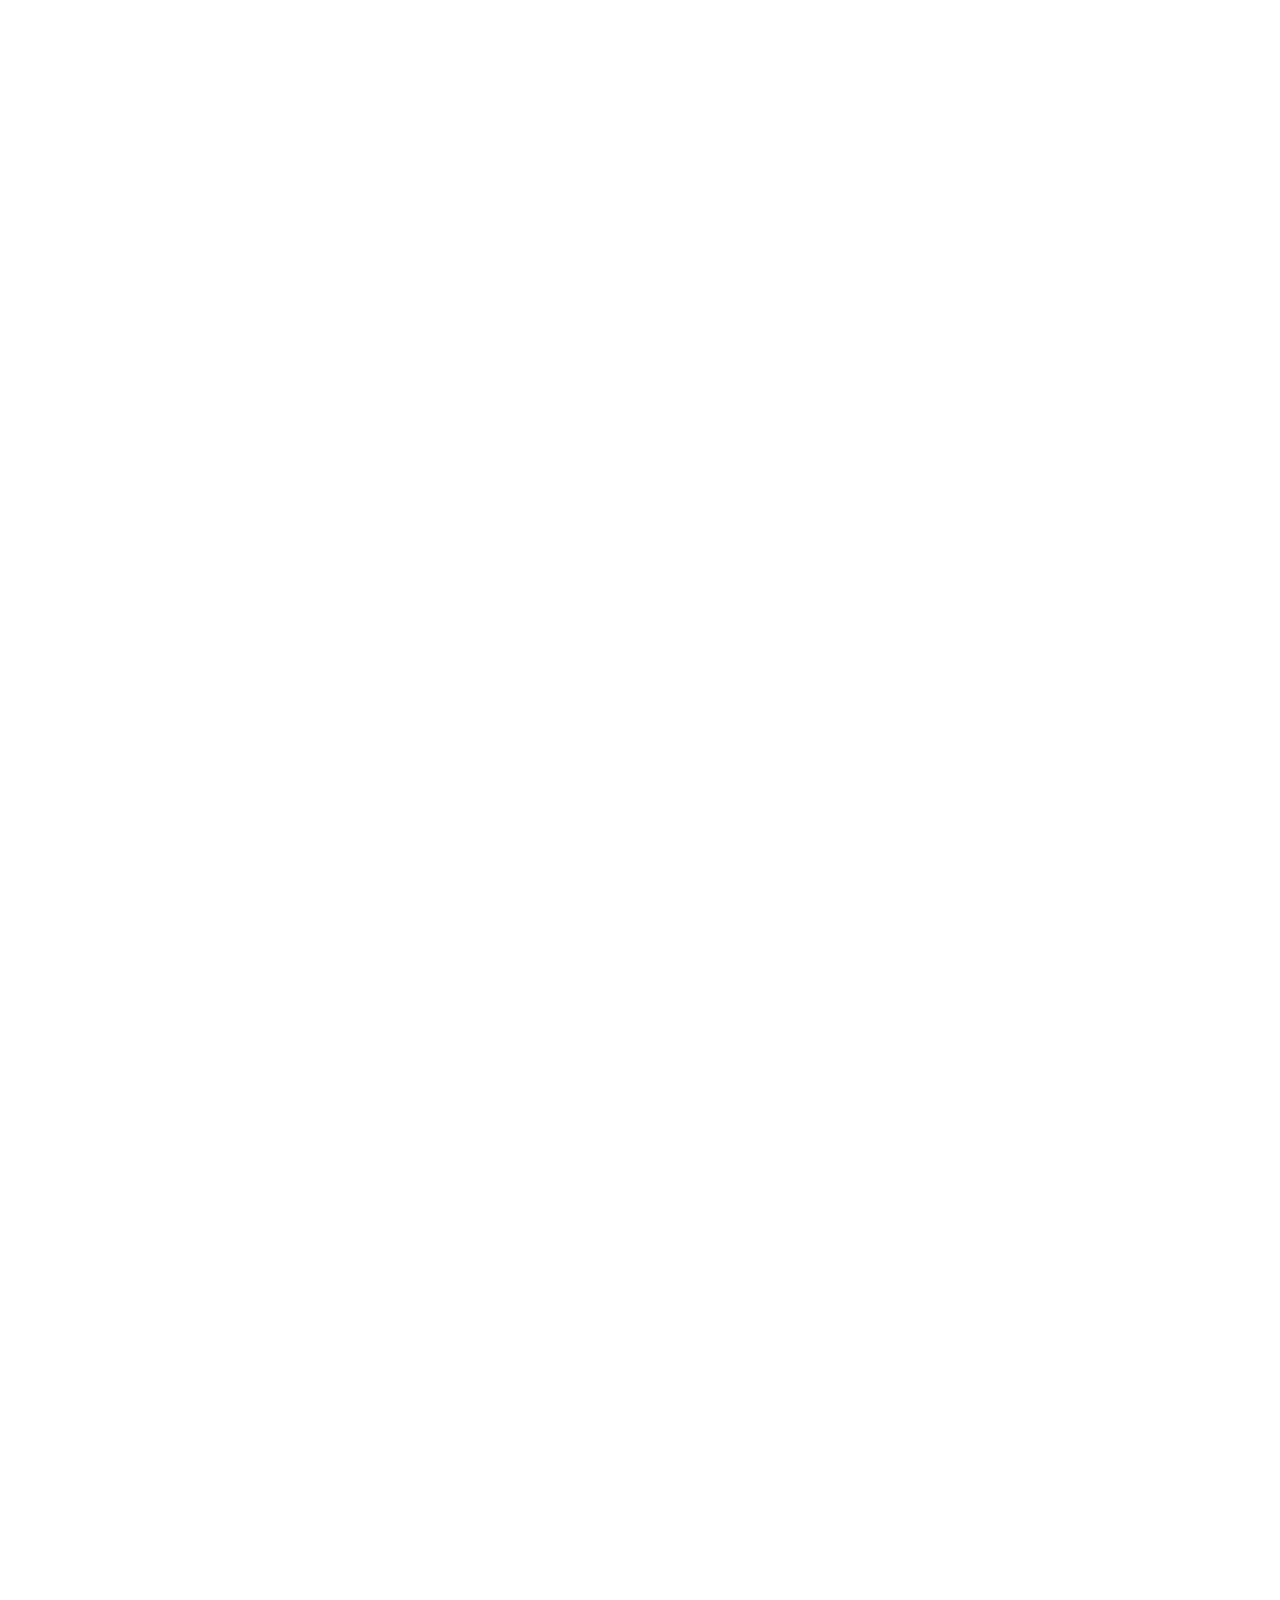
==== commit 65e7e719: "bug fix with Font styles and modification to suit the author's original idea with design" ====
--- a/index.html
+++ b/index.html
@@ -14,11 +14,11 @@
 
 <body>
   <div class="wrapper">
-    <header class="header">
+    <header class="header component">
       <section class="header-top">
         <div class="overlay" id="headerOverlay"></div>
         <div class="container">
-          <article class="header-top--inner">
+          <article class="header-top--inner" id="headerTopInner">
             <section class="header-top--logo"><a href="/">Area</a></section>
             <nav class="header-top--nav" id="headerNav">
               <ul class="header-top--nav-list">
@@ -35,12 +35,9 @@
                   <a href="#contact">Contact Us</a>
                 </li>
               </ul>
-              <section class="header-top--btn btn" id="mobileBtn">
-                <a href="#" class="header-top--btn-link link">Learn More</a>
-              </section>
             </nav>
-            <section class="header-top--btn btn" id="desktopBtn">
-              <a href="#" class="header-top--btn-link link">Learn More</a>
+            <section class="header-top--btn btn" >
+              <a href="https://www.figma.com/sites/" class="header-top--btn-link link">Learn More</a>
             </section>
             <button class="header-top--burger" id="header-top--burger">
               <div class="header-top--burger-line header-top--burger-line1"></div>
@@ -53,9 +50,9 @@
       <section class="header-body">
         <div class="container">
           <article class="header-body--inner">
-            <h1 class="header-body--title">Browse everything.</h1>
+            <h1 class="header-body--title component">Browse everything.</h1>
             <section class="header-body--content">
-              <picture>
+              <picture class="header-body--picture component">
                 <source media="(max-width: 745px)" srcset="images/iPhone.png">
 
                 <img class="header-body--content-image" src="images/Ipad.png" alt="Efficency Improvements">
@@ -86,7 +83,7 @@
       </section>
     </header>
     <main class="main">
-      <section class="benefits" id="benefits">
+      <section class="benefits component" id="benefits">
         <div class="container">
           <article class="benefits-inner">
             <p class="benefits-caption caption">Benefits</p>
@@ -121,7 +118,7 @@
             </ul>
             <section class="benefits-block"><img class="benefits-block--image" src="images/mountains.jpg"
                 alt="mountains"></section>
-            <section class="benefits-content">
+            <section class="benefits-content component">
               <article class="benefits-content--text">
                 <h2 class="benefits-content--text-title">See the Big Picture</h2>
                 <p class="benefits-content--text-paragraph paragraph">Area turns your data into clear, vibrant visuals
@@ -154,7 +151,7 @@
                   </li>
                 </ul>
                 <div class="benefits-content--text-btn btn"><a class="benefits-content--text-btn--link link"
-                    href="#">Discover More</a></div>
+                    href="https://www.figma.com/sites/">Discover More</a></div>
               </article>
               <div class="benefits-content--block"><img class="benefits-content--block-image" src="images/cylinders.jpg"
                   alt="cylinders"> </div>
@@ -162,14 +159,14 @@
           </article>
         </div>
       </section>
-      <section class="specs" id="specs">
+      <section class="specs component" id="specs">
         <div class="container">
           <article class="specs-inner">
             <p class="specs-caption caption">Specs</p>
             <h2 class="specs-title">Why Choose Area?</h2>
             <p class="specs-paragraph paragraph">You need a solution that keeps up. That’s why we developed Area. A
               developer-friendly approach to streamline your business. </p>
-            <div class="specs-btn btn"><a class="specs-btn--link link" href="#">Discover More</a></div>
+            <div class="specs-btn btn"><a class="specs-btn--link link" href="https://www.figma.com/sites/">Discover More</a></div>
             <section class="specs-content">
               <ul class="specs-content--list">
                 <li class="specs-content--list-item specs-content--list-item--Area">
@@ -221,7 +218,7 @@
                 </li>
               </ul>
             </section>
-            <section class="specs-quote">
+            <section class="specs-quote component" >
               <div class="specs-quote--block"><img src="images/ball.jpg" class="specs-quote--block-image" alt=""></div>
               <article class="specs-quote--content">
                 <blockquote class="specs-quote--blockquote">
@@ -239,12 +236,12 @@
           </article>
         </div>
       </section>
-      <section class="steps" id="steps">
+      <section class="steps component" id="steps">
         <div class="container">
           <article class="steps-inner">
             <section class="steps-title">
               <h2 class="steps-title--text">Map Your Succes</h2>
-              <div class="steps-title--btn btn"><a href="#" class="steps-title--btn--link link">Discover More</a></div>
+              <div class="steps-title--btn btn"><a href="https://www.figma.com/sites/" class="steps-title--btn--link link">Discover More</a></div>
             </section>
             <ul class="steps-list">
               <li class="steps-list--item">
@@ -263,24 +260,24 @@
                 <p class="steps-list--item-caption">Make informed decisions to exceed your goals.</p>
               </li>
             </ul>
-            <section class="steps-list--item-block">
+            <section class="steps-list--item-block component">
               <img class="steps-list--item-block--img" src="images/beach.jpg" alt="Beach">
             </section>
           </article>
         </div>
       </section>
-      <section class="contact" id="contact">
+      <section class="contact component" id="contact">
         <div class="container contact-container">
           <article class="contact-inner">
             <h2 class="contact-title">Connect with us</h2>
             <p class="contact-caption">Schedule a quick call to learn how Area can turn your regional data into a
               powerful advantage.</p>
-            <div class="contact-btn btn"><a class="contact-btn--link link" href="#">Learn More</a></div>
+            <div class="contact-btn btn"><a class="contact-btn--link link" href="https://www.figma.com/sites/">Learn More</a></div>
           </article>
         </div>
       </section>
     </main>
-    <footer class="footer">
+    <footer class="footer component" >
       <div class="container">
         <article class="footer-inner">
           <nav class="footer-nav">
--- a/css/fonts.css
+++ b/css/fonts.css
@@ -6,7 +6,6 @@
   --fifth-family: "DMSans-Medium", sans-serif;
   --sixth-family:"RedditMono", sans-serif;
   --seventh-family:"RethinkSans", sans-serif;
-
 }
 
 @font-face {
--- a/css/style.css
+++ b/css/style.css
@@ -16,13 +16,21 @@
   top: 0;
   left: 0;
 }
+.component{
+  opacity: 0;
+  transition:  0.6s ease-out;
+}
+.component.visible{
+  opacity: 1;
+}
+
 .wrapper{
   min-height: 100vh;
 }
 
 .container{
   margin: 0 auto;
-  max-width: 80rem;
+  max-width: 79rem;
   padding: 0 25px;
 }
 
@@ -61,34 +69,56 @@
 }
 /* ------------------------- */
 
+
 .header-top--inner{
   display: flex;
   justify-content: space-between;
   align-items: center;
   margin-top: 1rem;
   position: relative;
+  margin-top: 1.5rem;
 }
 
 .header-top--logo{
-  font-family: var(--fourth-family);
+  font-family: var(--fifth-family);
   font-weight: medium;
   font-size: 30px;
-}
+  line-height: 120%;
+  letter-spacing: -5%;
+}
+
+.header-top--nav{
+  border-radius: 30px;
+  position: fixed;
+  top: 2.35%;
+  right: 50%;                 /* сдвигаем левый край в центр */
+  transform: translateX(50%);
+  z-index: 5;
+  padding: 3px 30px;
+  backdrop-filter: blur(15px);
+  min-width: 353px;
+}
+
 .header-top--nav-list{
   display: flex;
-  gap: 2rem;
+  gap: 1.8rem;
   font-family: var(--fourth-family);
   font-size: 14px;
   font-weight: bold;
   letter-spacing: -2.5%;
 }
+
+.header-top--nav-list--item{
+  transition: .3s;
+}
 .header-top--nav-list--item:hover{
-  text-decoration: underline;
+  opacity: 0.6;
 }
 
 .header-top--btn-link{
   padding: 14px 24px;
   color: #ffffff;
+  margin-right: 6px;
 }
 #mobileBtn{
   display: none;
@@ -155,14 +185,18 @@
 .header-body--title{
   text-align: center;
   font-size: 160px;
-  font-family: var(--font-family);
   font-weight: 400;
   line-height: 85%;
   letter-spacing: -5%;
-  margin: 72px 0 99px 0;
-  margin-bottom: 80px;
-}
-
+  margin: 80px 0 58px 0;
+  transition: 1.5s;
+}
+.header-body--title.component{
+  transform: translateY(0.5rem);
+}
+.header-body--title.component.visible{
+  transform: translateY(0);
+}
 .header-body--content{
   display: flex;
   width: auto;
@@ -173,19 +207,29 @@
   margin-bottom: 50px;
   justify-content: center;
   align-items: center;
+  padding-bottom: 0.5rem;
 }
 
 .header-body--content-image{
 
-  width: clamp(650px, 70vw, 907px);
-  height: clamp(453px, 50vw, 644px);
+  width: clamp(650px, 68vw, 900px);
+  height: clamp(453px, 58vw, 650px);
   transform: scale(1.05);
 
+}
+.header-body--picture{
+  transition: 1.5s;
+}
+.header-body--picture.component{
+  transform: translateY(5rem);
+}
+.header-body--picture.component.visible{
+  transform: translateY(0);
 }
 
 .header-body--content-color--block{
   position: absolute;
-  height: 24rem;
+  height: 24.3rem;
   background-color: #8E9C78;
   border-radius: 30px;
   width: 100%;
@@ -726,11 +770,15 @@
 }
 
 @media(max-width:920px){
+
+  .benefits-content--text-title{
+    margin-top: 10px;
+  }
+  .benefits-content--block{
+    margin-top: 20px;
+  }
   .specs-quote--blockquote{
   margin-top: 0px;
-  }
-  .benefits-content--text-title{
-    margin-top: 10px;
   }
 }
 @media(max-width:815px){
@@ -763,23 +811,19 @@
 }
 
 @media(max-width:679px){
-  #desktopBtn{
-    display: none;
-  }
-  #mobileBtn{
-    display: flex;
-    margin-bottom: 20px;
-    margin-right: 2rem;
-  }
+  .container{
+    padding: 0 15px;
+  }
+
   .overlay.active{
     opacity: 20%;
     z-index: 4;
-
-  }
-  .header-top--nav{
-    right: 0;
-    top: 0;
-    transform: translateX(100%);
+    
+  }
+  .header-top--inner{
+    top: -3%;
+    left: 0.3%;
+    transform: translateX(0%);
     display: flex;
     position: fixed;
     flex-direction: column;
@@ -788,27 +832,59 @@
     background-color: #ffffff;
     align-items: center;
     z-index: 5;
-    border-radius: 20px 0 20px 20px;
-    width: 200px;
-    height: 22rem;
-    box-shadow: 0 8px 16px rgba(0,0,0,0.1);
-  }
-
-  .header-top--nav.active {
-  transform: translateX(0);
-  }
-
+    width: 89%;
+    padding: 30px 20px;
+    align-items: start;
+    box-shadow: 0 1px 16px rgba(0,0,0,0.1);
+    backdrop-filter: blur(0);
+    border-radius: 20px;
+  }
+  .header-top--inner.active{
+
+  }
+  .header-top--logo{
+    margin-bottom: 50px;
+  }
+  .header-top--nav{
+    right: 0;
+    top: 0;
+    transform: translateX(0%);
+    display: flex;
+    position: relative;
+    flex-direction: column;
+    transition: 0.4s ease-in-out;
+    justify-content: space-between;
+    align-items: start;
+    backdrop-filter: blur(0);
+    min-width: 200px;
+    width: 100%;
+    padding: 0;
+  }
+  
   .header-top--nav-list {
     flex-direction: column;
-    margin-right: 2rem;
-    align-items: center;
-    margin-top: 30%;
-  }
-  
+    align-items: start;
+    width: 100%;
+  }
+
+  .header-top--nav-list--item {
+    border-top: 1px solid rgb(233, 233, 233);
+    width: 100%;
+    display: inline-block;
+    padding-top: 30px;
+    padding-bottom: 10px;
+  }
+  .header-top--btn{
+    margin-top: 60px;
+    margin-bottom: 5px;
+  }
   .header-top--burger{
     display: flex;
     z-index: 6;
   }
+  .header-body--title{
+    font-size: 140px;
+  }
   .benefits-title{
     font-size: 50px;
   }
@@ -818,6 +894,7 @@
   .benefits-content--text-title{
     font-size: 50px;
   }
+
   .specs-quote--blockquote-quote{
     font-size: 32px;
   }
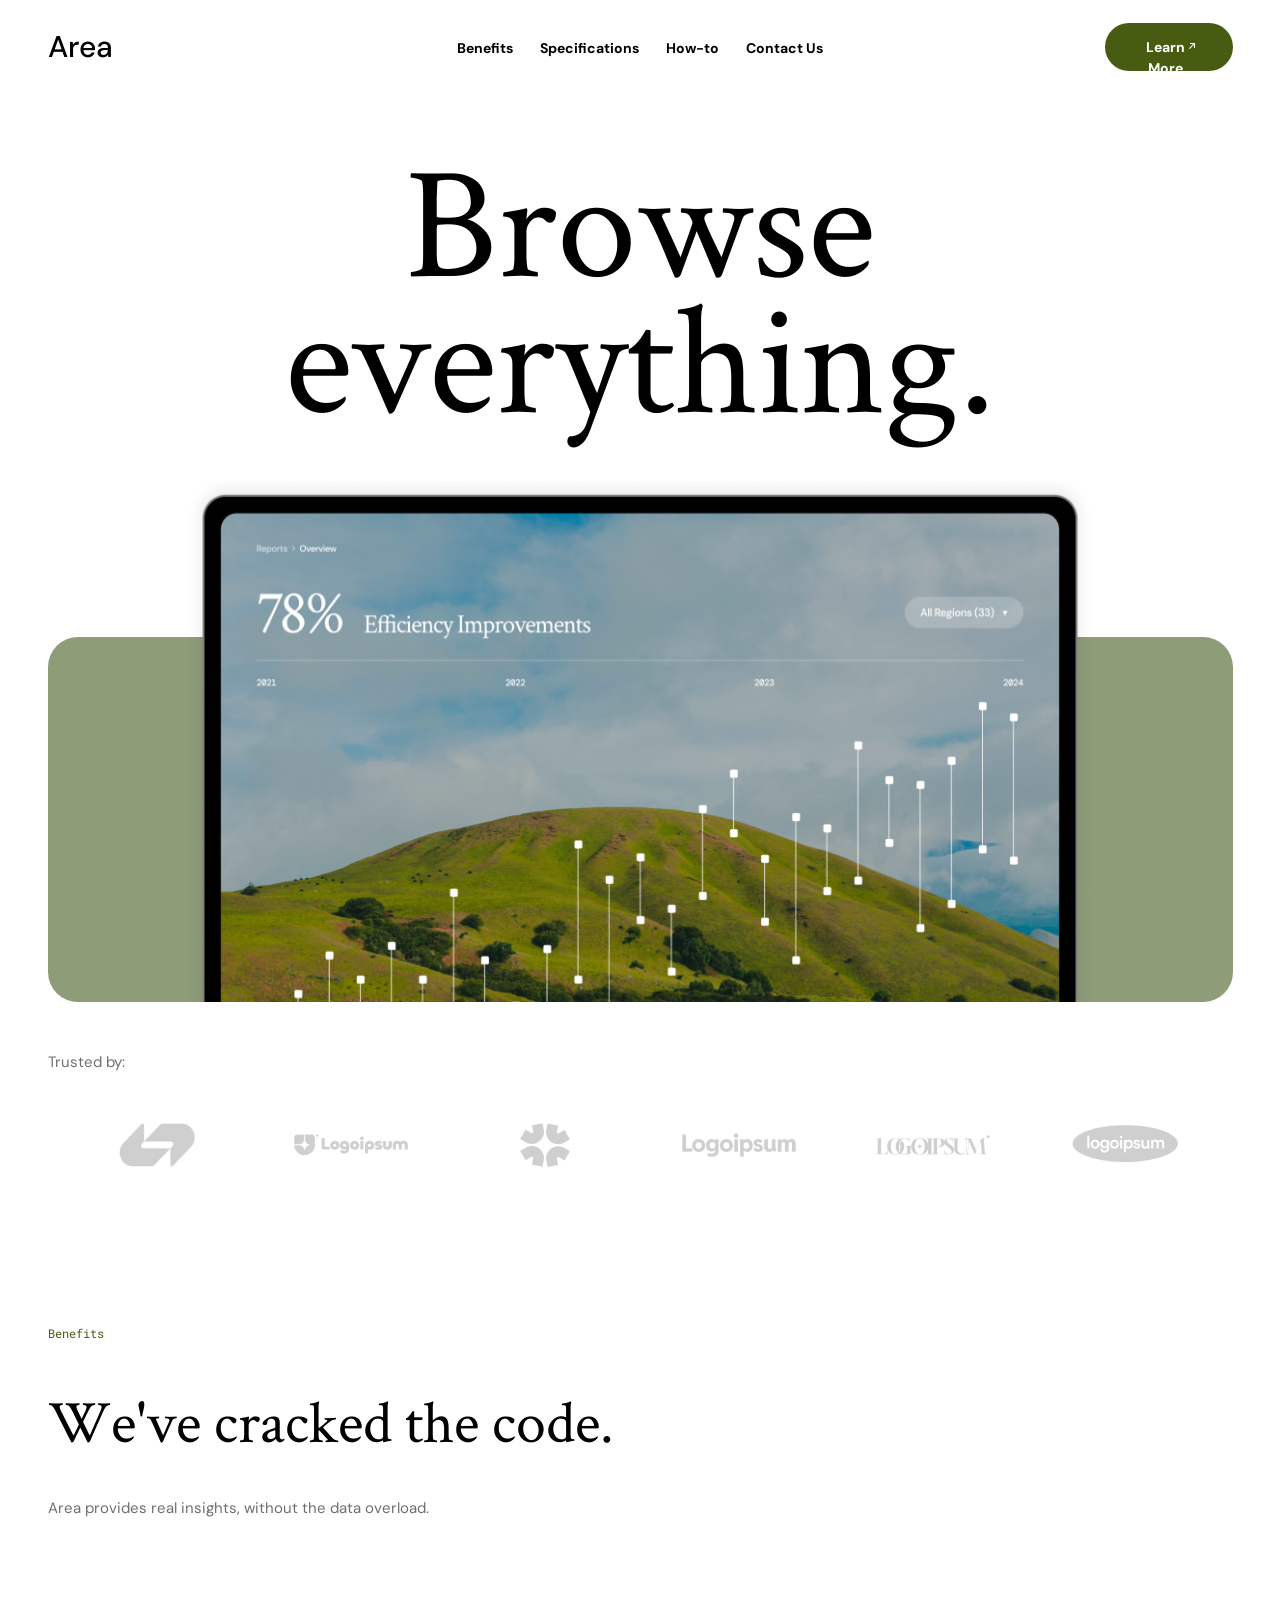
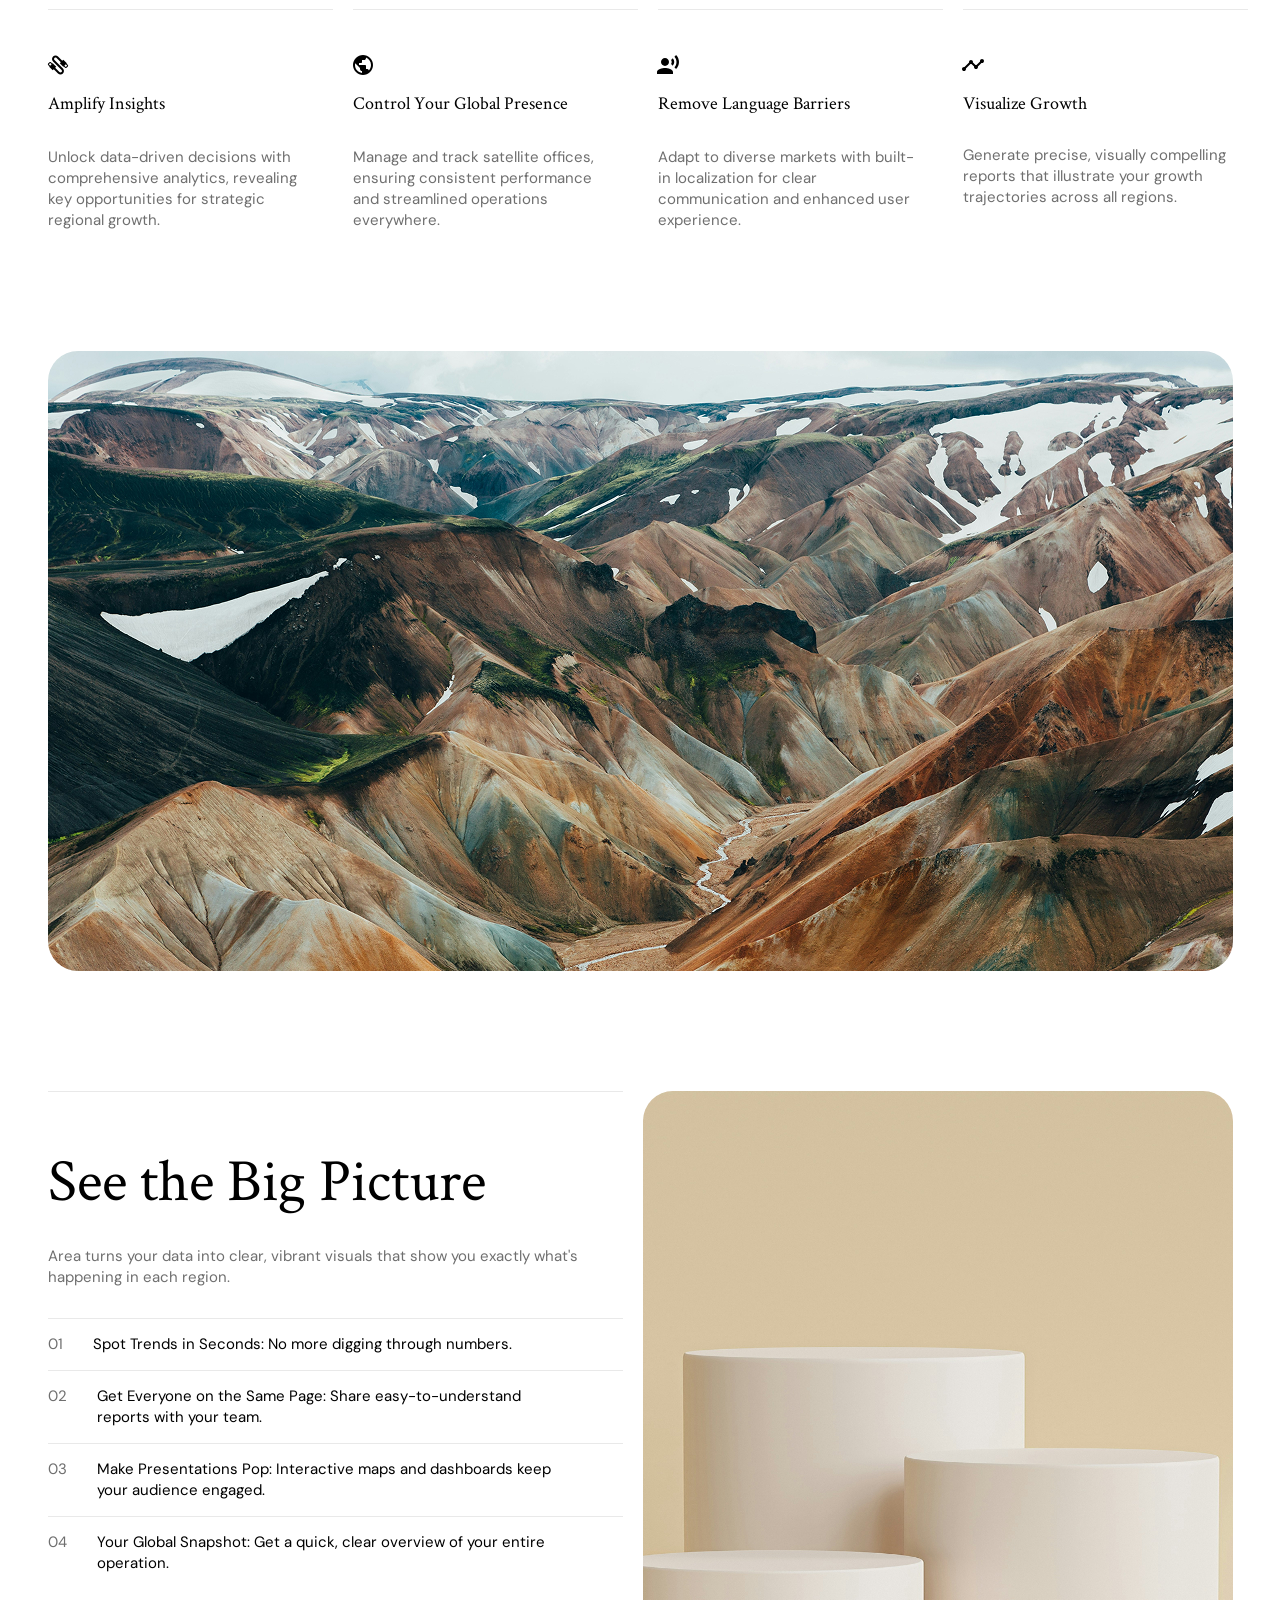
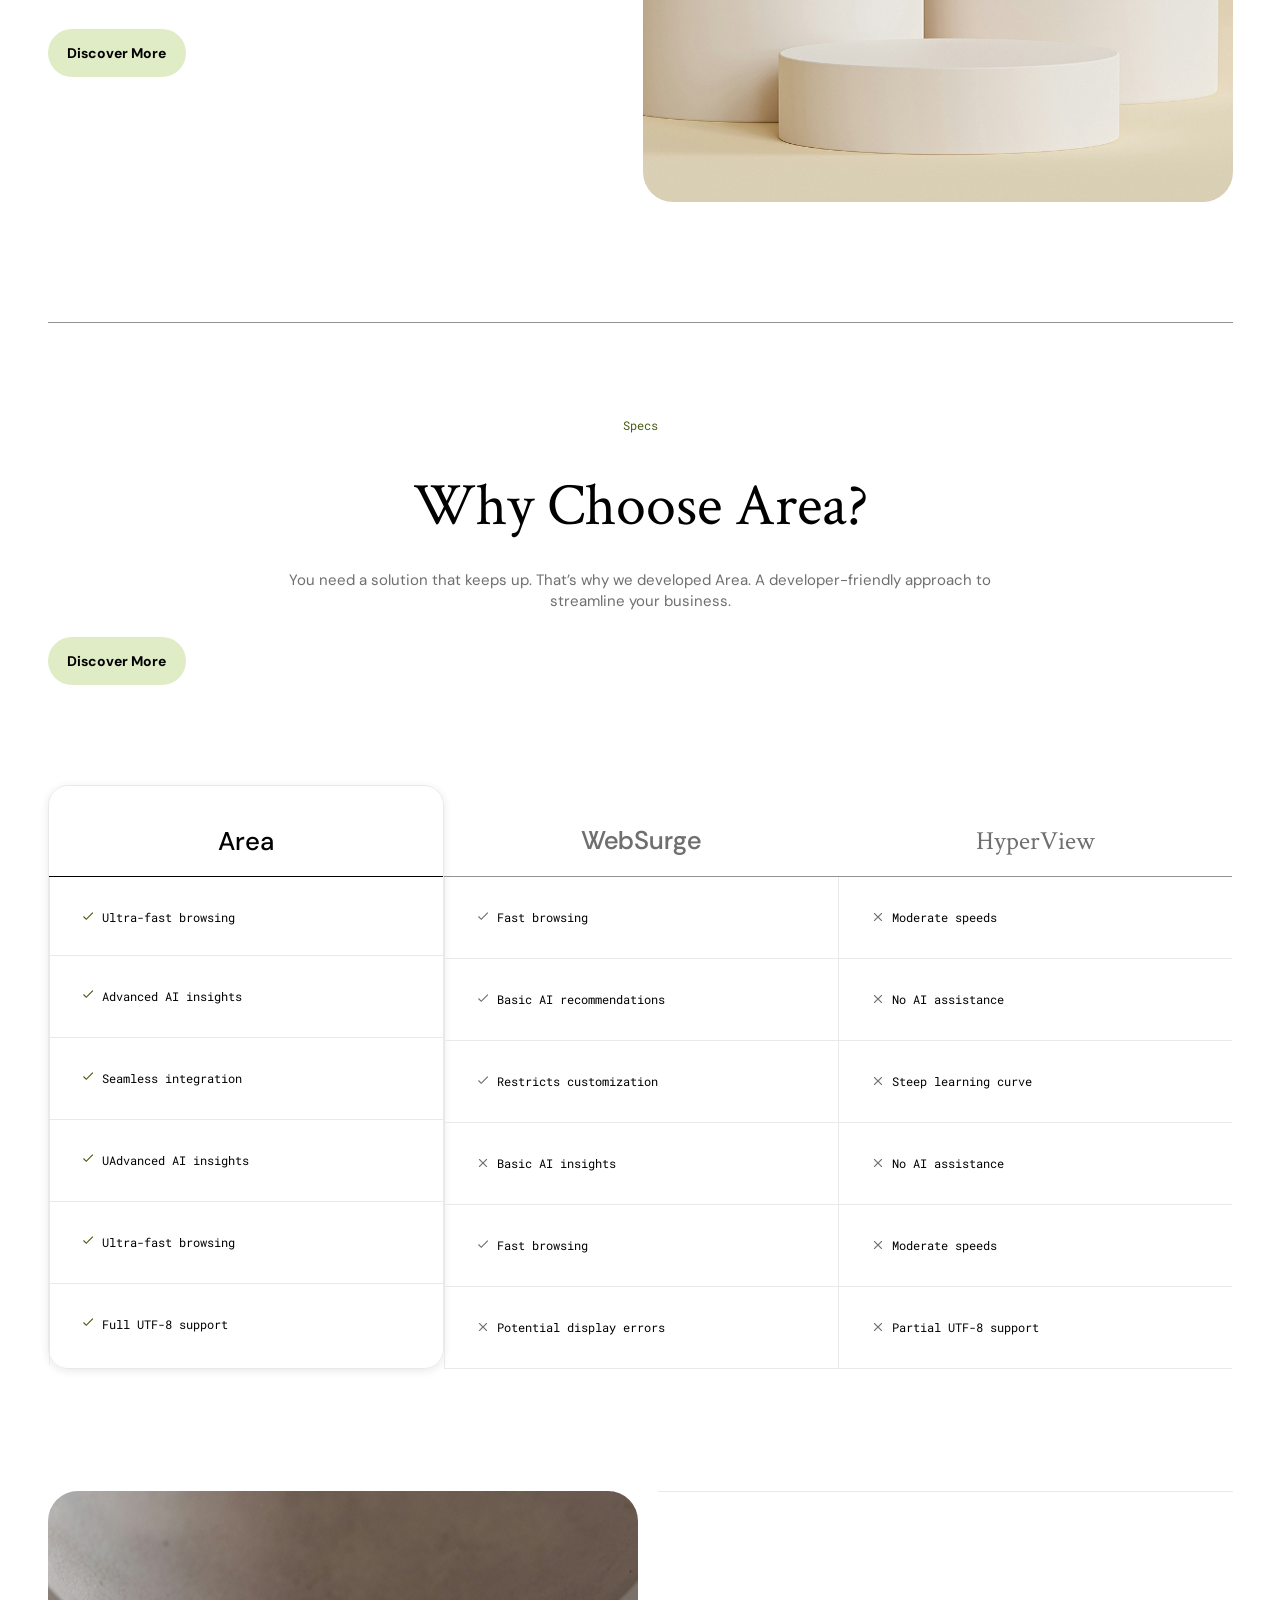
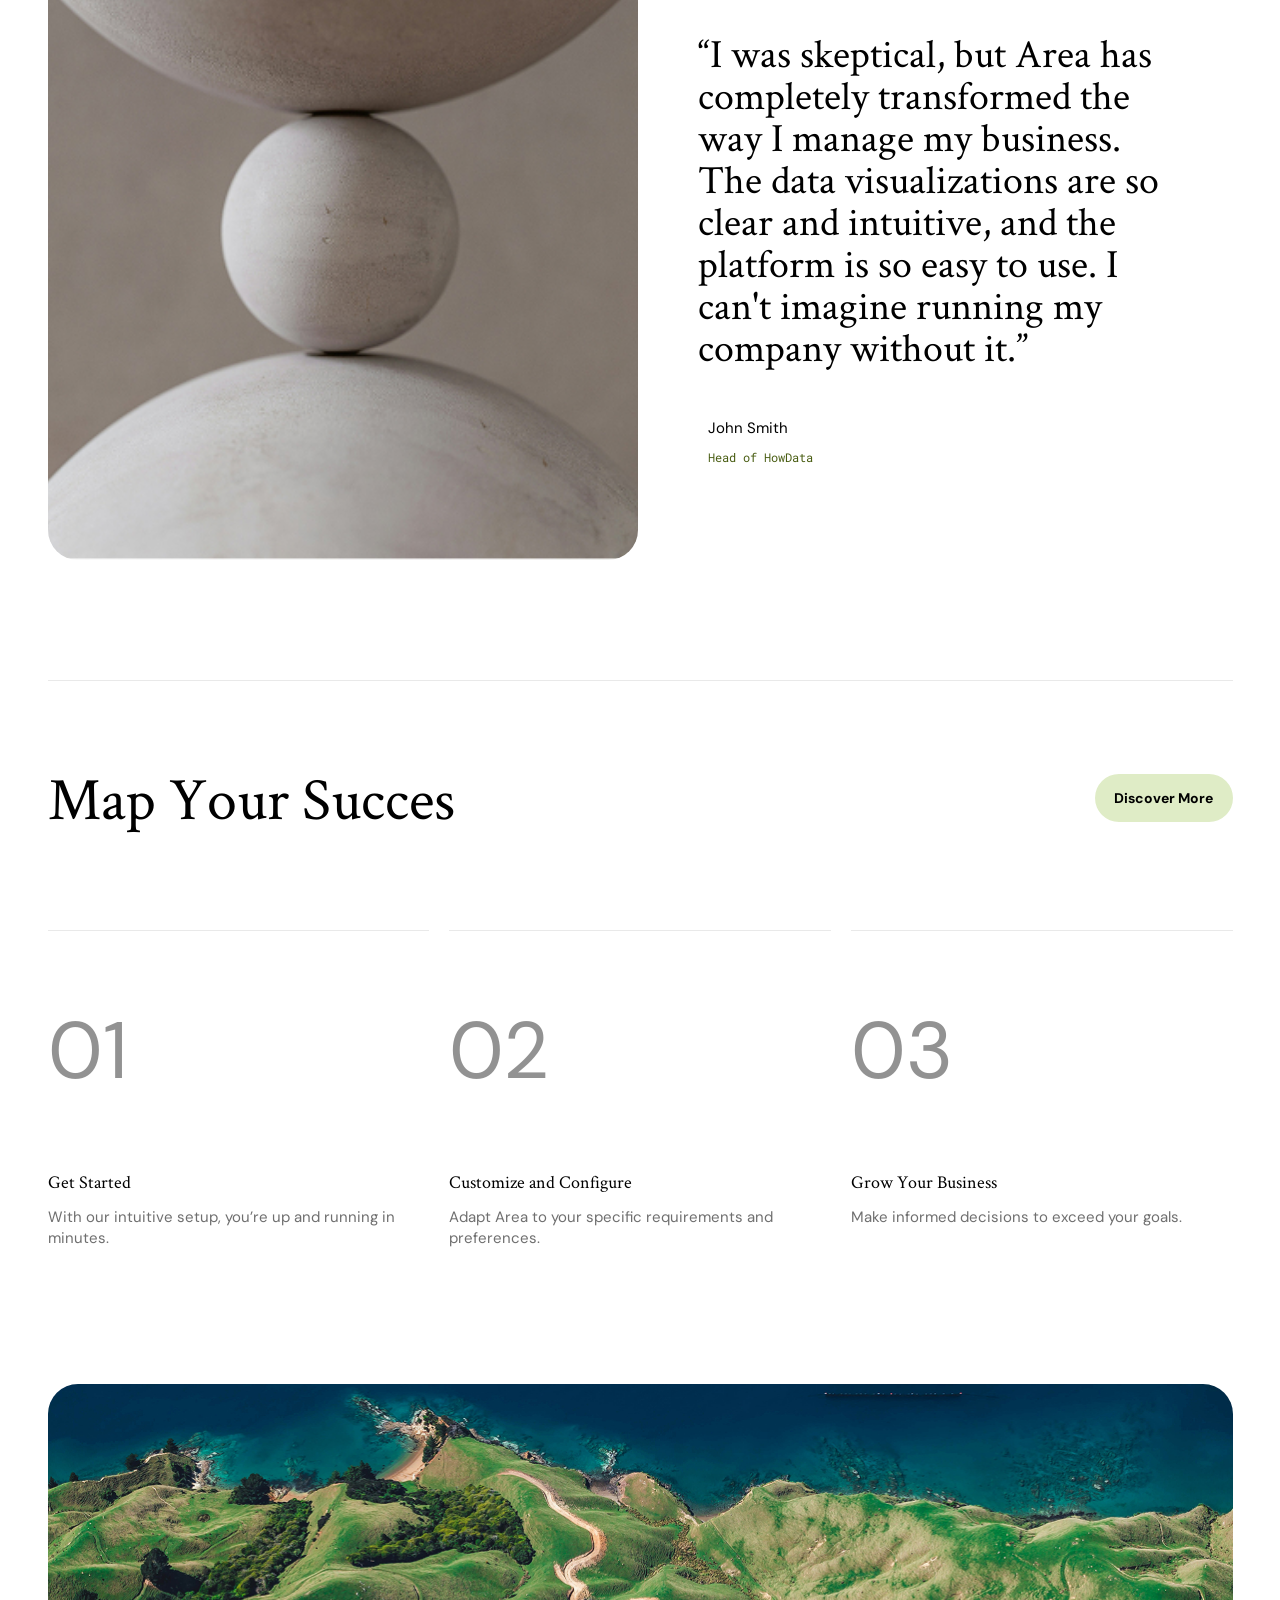
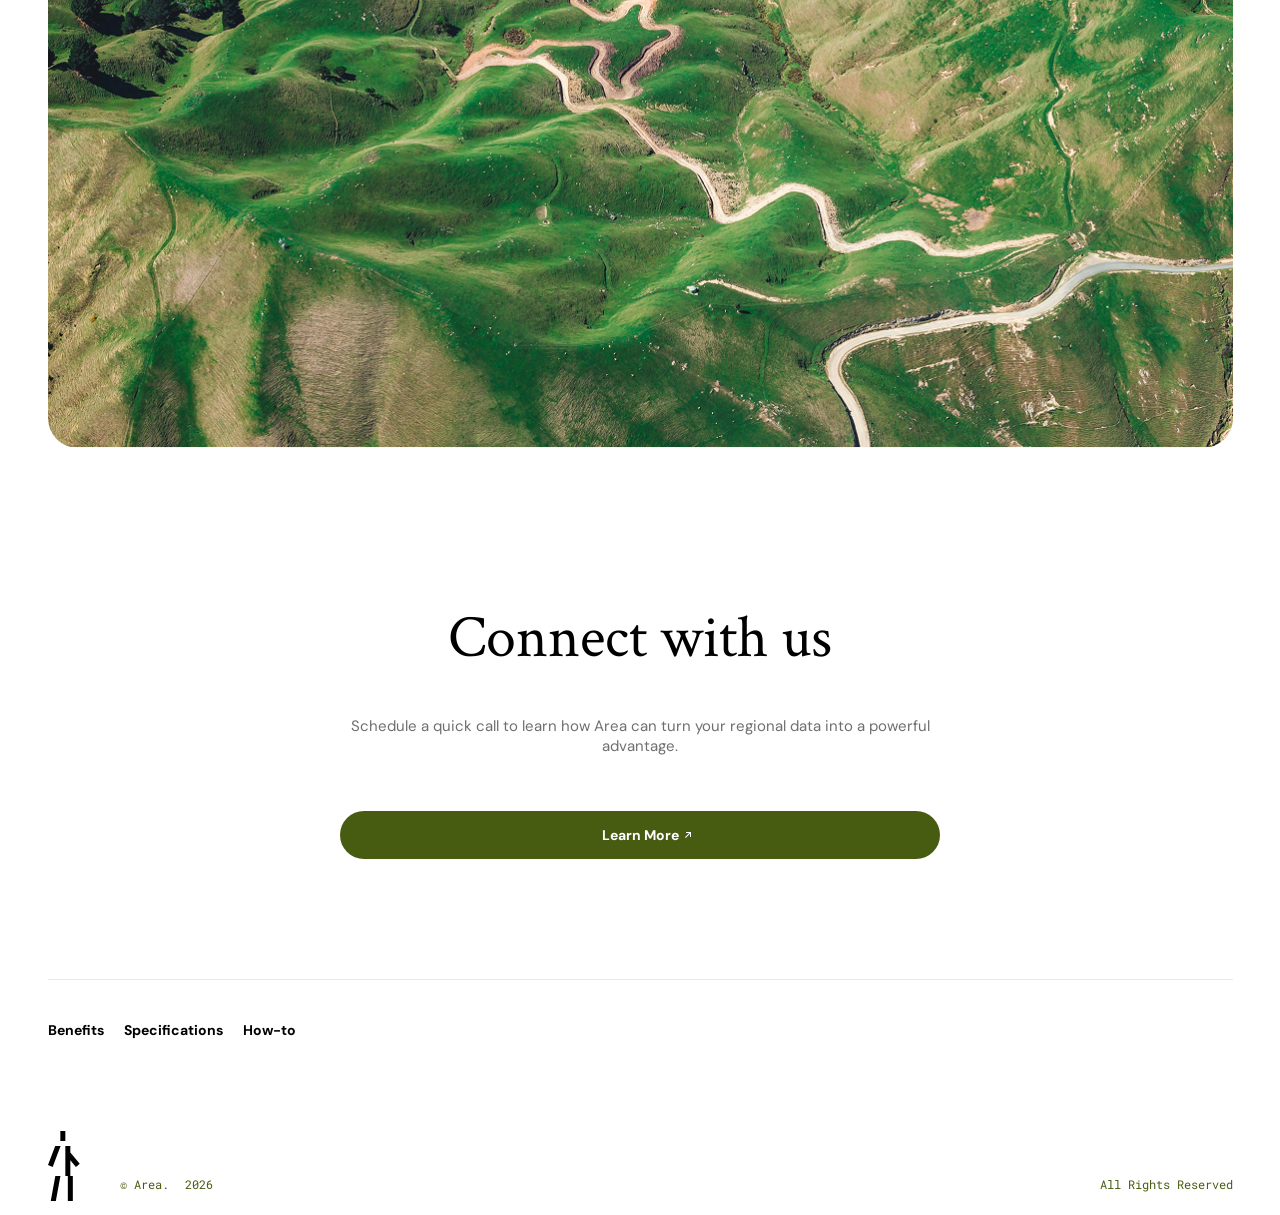
==== commit b205bbbe: "Last change with HTML and CSS for layout" ====
--- a/index.html
+++ b/index.html
@@ -9,7 +9,7 @@
   <link rel="stylesheet" href="css/style.css">
   <link rel="stylesheet" href="css/reset.css">
 
-  <script src="script.js" defer></script>
+
 </head>
 
 <body>
@@ -37,7 +37,7 @@
               </ul>
             </nav>
             <section class="header-top--btn btn" >
-              <a href="https://www.figma.com/sites/" class="header-top--btn-link link">Learn More</a>
+              <a href="#" class="header-top--btn-link link">Learn More</a>
             </section>
             <button class="header-top--burger" id="header-top--burger">
               <div class="header-top--burger-line header-top--burger-line1"></div>
@@ -151,7 +151,7 @@
                   </li>
                 </ul>
                 <div class="benefits-content--text-btn btn"><a class="benefits-content--text-btn--link link"
-                    href="https://www.figma.com/sites/">Discover More</a></div>
+                    href="#">Discover More</a></div>
               </article>
               <div class="benefits-content--block"><img class="benefits-content--block-image" src="images/cylinders.jpg"
                   alt="cylinders"> </div>
@@ -166,7 +166,7 @@
             <h2 class="specs-title">Why Choose Area?</h2>
             <p class="specs-paragraph paragraph">You need a solution that keeps up. That’s why we developed Area. A
               developer-friendly approach to streamline your business. </p>
-            <div class="specs-btn btn"><a class="specs-btn--link link" href="https://www.figma.com/sites/">Discover More</a></div>
+            <div class="specs-btn btn"><a class="specs-btn--link link" href="#">Discover More</a></div>
             <section class="specs-content">
               <ul class="specs-content--list">
                 <li class="specs-content--list-item specs-content--list-item--Area">
@@ -241,7 +241,7 @@
           <article class="steps-inner">
             <section class="steps-title">
               <h2 class="steps-title--text">Map Your Succes</h2>
-              <div class="steps-title--btn btn"><a href="https://www.figma.com/sites/" class="steps-title--btn--link link">Discover More</a></div>
+              <div class="steps-title--btn btn"><a href="#" class="steps-title--btn--link link">Discover More</a></div>
             </section>
             <ul class="steps-list">
               <li class="steps-list--item">
@@ -272,7 +272,7 @@
             <h2 class="contact-title">Connect with us</h2>
             <p class="contact-caption">Schedule a quick call to learn how Area can turn your regional data into a
               powerful advantage.</p>
-            <div class="contact-btn btn"><a class="contact-btn--link link" href="https://www.figma.com/sites/">Learn More</a></div>
+            <div class="contact-btn btn"><a class="contact-btn--link link" href="#">Learn More</a></div>
           </article>
         </div>
       </section>
@@ -305,5 +305,5 @@
   </div>
 
 </body>
-
+  <script src="scripts/main.js" defer></script>
 </html>
--- a/css/style.css
+++ b/css/style.css
@@ -5,6 +5,7 @@
   line-height: 140%;
   letter-spacing: -0.5%;
   scroll-behavior: smooth;
+
 }
 .overlay{
   z-index: -100;
@@ -457,8 +458,7 @@
 
 
 .specs-content--list{
-  display: grid;
-  grid-template-columns: 1fr 1fr 1fr;
+  display: flex;
   justify-content: center;
   margin-top: 100px;
   margin-bottom: 122px;
@@ -622,6 +622,7 @@
   gap: 20px;
   width: 100%;
   margin-bottom: 120px;
+  overflow-x: auto;
 }
 
 .steps-list--item{
@@ -629,6 +630,7 @@
   font-family: var(--second-family);
   color: #929292;
   flex: 2 ;
+  min-width: 210px;
 }
 .steps-list--item--numb{
   font-size: 80px;
@@ -780,12 +782,20 @@
   .specs-quote--blockquote{
   margin-top: 0px;
   }
+  .specs-content--list {
+    overflow-x: auto;   
+    justify-content: flex-start;
+    -webkit-overflow-scrolling: touch;
+  }
+  .specs-content--list-item--list{
+    min-width: 277px;
+  }
+  .specs-content--list-item--list-item {
+    min-width: 171px;
+  }
+
 }
 @media(max-width:815px){
-  .specs-content--list {
-    display: grid;
-    grid-template-columns: 1fr 1fr;    /* две колонки для второго и третьего */
-  }
   .specs-content--list-item--list{
     border: solid 1px #E9E9E9;
   }
@@ -810,105 +820,122 @@
   }
 }
 
-@media(max-width:679px){
-  .container{
+@media (max-width: 679px) {
+  .container {
     padding: 0 15px;
   }
 
-  .overlay.active{
-    opacity: 20%;
+  /* Затемнение */
+  .overlay.active {
+    opacity: 0.2;
     z-index: 4;
-    
-  }
-  .header-top--inner{
-    top: -3%;
-    left: 0.3%;
-    transform: translateX(0%);
+  }
+
+  /* Бургер – фиксирован, всегда видим */
+  .header-top--burger {
     display: flex;
     position: fixed;
+    top: 20px;
+    right: 20px;
+    z-index: 10;
+    background: #ffffff;
+    border-radius: 20px;
+    padding: 12px 3px;
+    width: 40px;
+    height: 40px;
+    justify-content: space-between;
+    align-items: center;
     flex-direction: column;
-    transition: 0.4s ease-in-out;
-    justify-content: space-between;
-    background-color: #ffffff;
-    align-items: center;
+    border: none;
+    cursor: pointer;
+  }
+
+  /* Контейнер меню – аккордеон */
+  .header-top--inner {
+    position: fixed;
+    top: -2.26%;
+    left: 0;
+    width: 90%;
+    height: 100vh;               /* полная высота, но ограничена max-height */
+    background: #ffffff;
+    box-shadow: 0 0 20px rgba(0,0,0,0.1);
+    border-radius: 0 0 20px 20px;
     z-index: 5;
-    width: 89%;
-    padding: 30px 20px;
-    align-items: start;
-    box-shadow: 0 1px 16px rgba(0,0,0,0.1);
-    backdrop-filter: blur(0);
-    border-radius: 20px;
-  }
-  .header-top--inner.active{
-
-  }
-  .header-top--logo{
-    margin-bottom: 50px;
-  }
-  .header-top--nav{
-    right: 0;
-    top: 0;
-    transform: translateX(0%);
+    padding: 20px 20px 10px;
     display: flex;
-    position: relative;
     flex-direction: column;
-    transition: 0.4s ease-in-out;
-    justify-content: space-between;
-    align-items: start;
-    backdrop-filter: blur(0);
-    min-width: 200px;
+    overflow: hidden;            /* скрывает всё, что не помещается */
+    transition: max-height 0.4s ease, box-shadow 0.3s;
+    max-height: 50px;            /* закрыто – виден только логотип */
+    align-items: flex-start;
+  }
+
+  .header-top--inner.active {
+    box-shadow: 0 0 30px rgba(0,0,0,0.2);
+    /* max-height задаётся через JS */
+  }
+
+  /* Логотип – всегда виден */
+  .header-top--logo {
+    font-size: 28px;
+    flex-shrink: 0;
+    margin-bottom: 20px;
+  }
+
+  /* Навигация – занимает свободное место, чтобы кнопка была внизу */
+  .header-top--nav {
+    position: static;
+    backdrop-filter: none;
+    padding: 0;
+    min-width: auto;
     width: 100%;
-    padding: 0;
-  }
-  
+    transform: none;
+    border-radius: 0;
+    flex: 1;                     /* растягивается */
+    display: flex;
+    flex-direction: column;
+    /* убираем opacity и transition – они не нужны */
+  }
+
   .header-top--nav-list {
     flex-direction: column;
-    align-items: start;
+    align-items: stretch;
+    gap: 0;
     width: 100%;
   }
 
   .header-top--nav-list--item {
-    border-top: 1px solid rgb(233, 233, 233);
+    border-top: 1px solid #e9e9e9;
+    padding: 18px 0 20px;
     width: 100%;
-    display: inline-block;
-    padding-top: 30px;
-    padding-bottom: 10px;
-  }
-  .header-top--btn{
-    margin-top: 60px;
-    margin-bottom: 5px;
-  }
-  .header-top--burger{
-    display: flex;
-    z-index: 6;
+  }
+
+
+  .header-top--btn {
+    margin-top: auto;            
+    margin-bottom: 20px;
+    justify-content: center;
+  }
+
+  /* Скрываем десктопную кнопку */
+  #desktopBtn {
+    display: none;
   }
   .header-body--title{
-    font-size: 140px;
-  }
-  .benefits-title{
-    font-size: 50px;
+    font-size: 116px;
   }
   .benefits-list{
-    grid-template-columns: 1fr; 
-  }
-  .benefits-content--text-title{
-    font-size: 50px;
-  }
-
-  .specs-quote--blockquote-quote{
-    font-size: 32px;
-  }
-  .steps-title{
-    flex-direction: column;
-    justify-content: center;
-    align-items: start;
-    margin-bottom: 80px;
+    grid-template-columns: 1fr;
+  }
+  .steps-title--btn--link{
+    min-width: 97.5px;
   }
 }
 
 @media(max-width:480px){
   .header-body--title{
     font-size: 76px;
+    margin-top: 120px;
   }
   .benefits-content--block{
     max-height: 385px;
@@ -921,8 +948,8 @@
   .specs-title{
     font-size: 50px;
   }
-  .specs-content--list {
-    grid-template-columns: 1fr ;   /* две колонки для второго и третьего */
+  .specs-quote--blockquote-quote{
+    font-size: 32px;
   }
   .steps-title--text{
     font-size: 50px;
